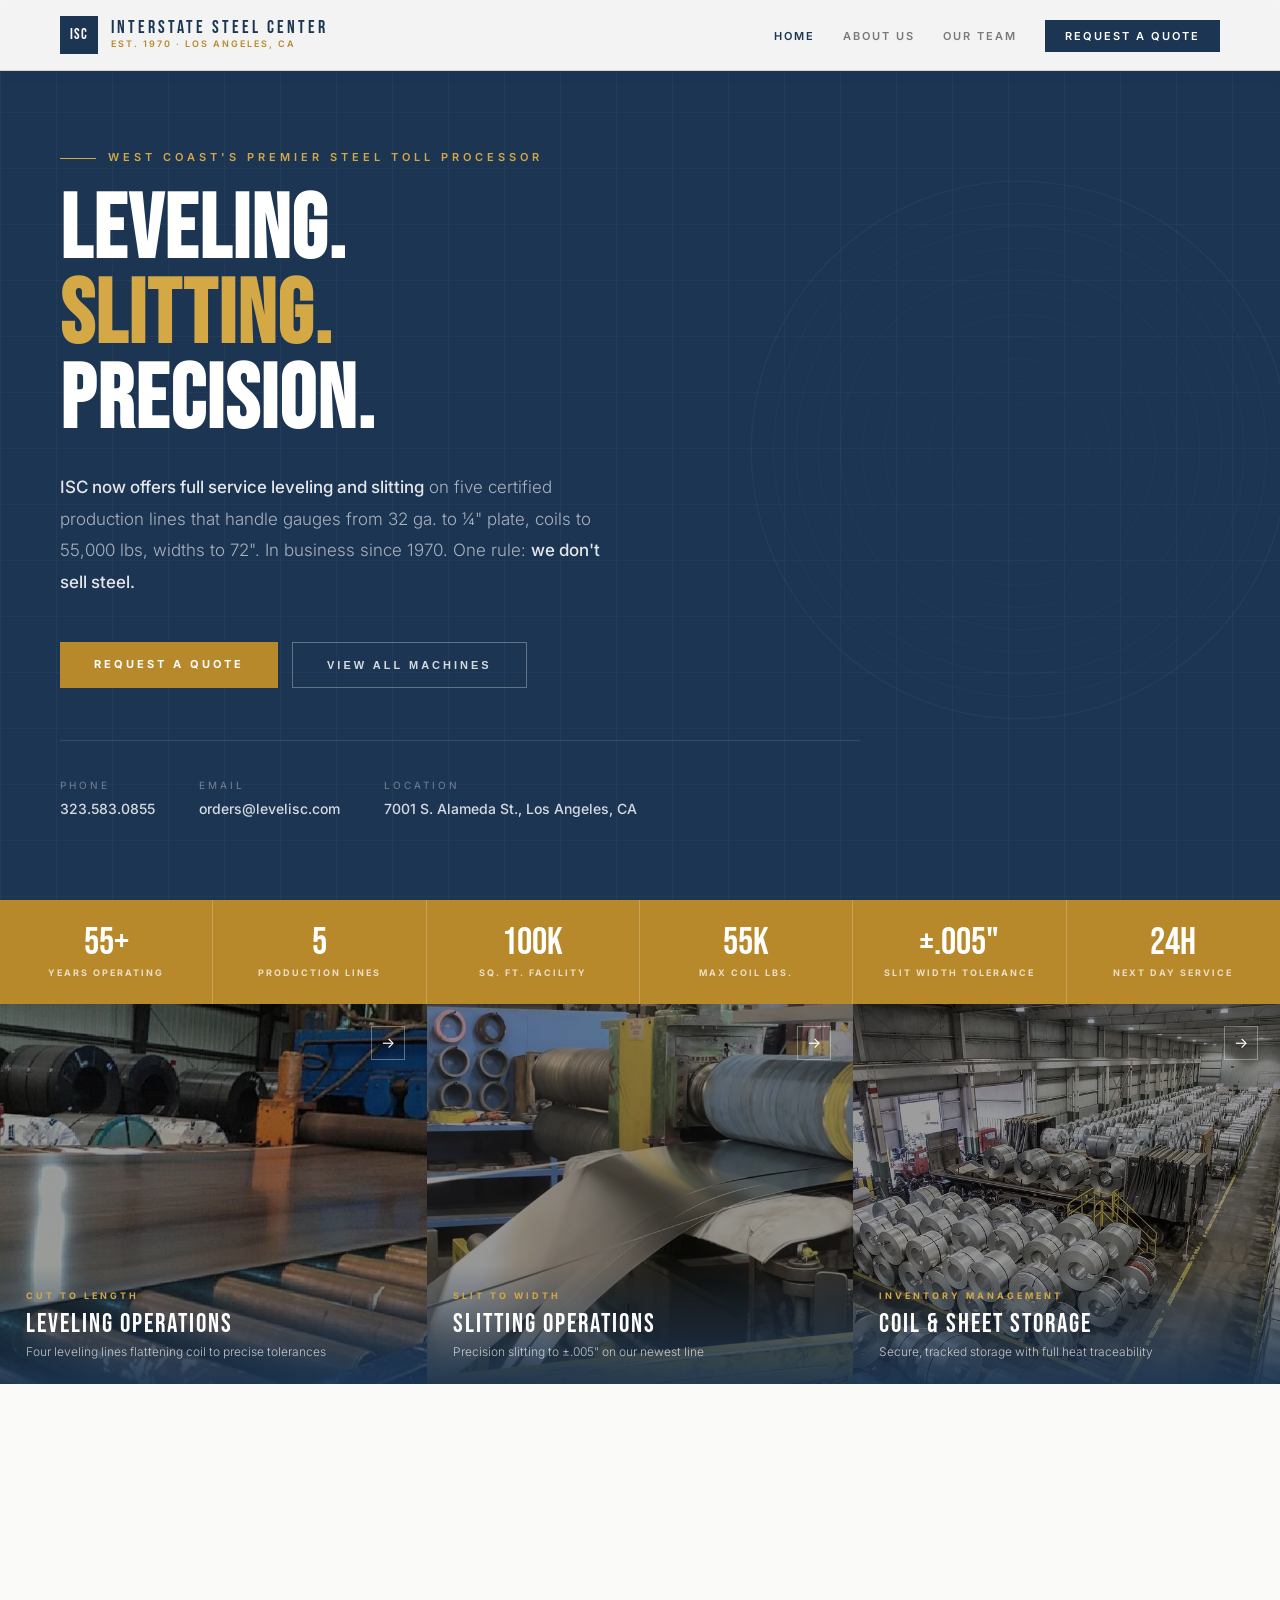
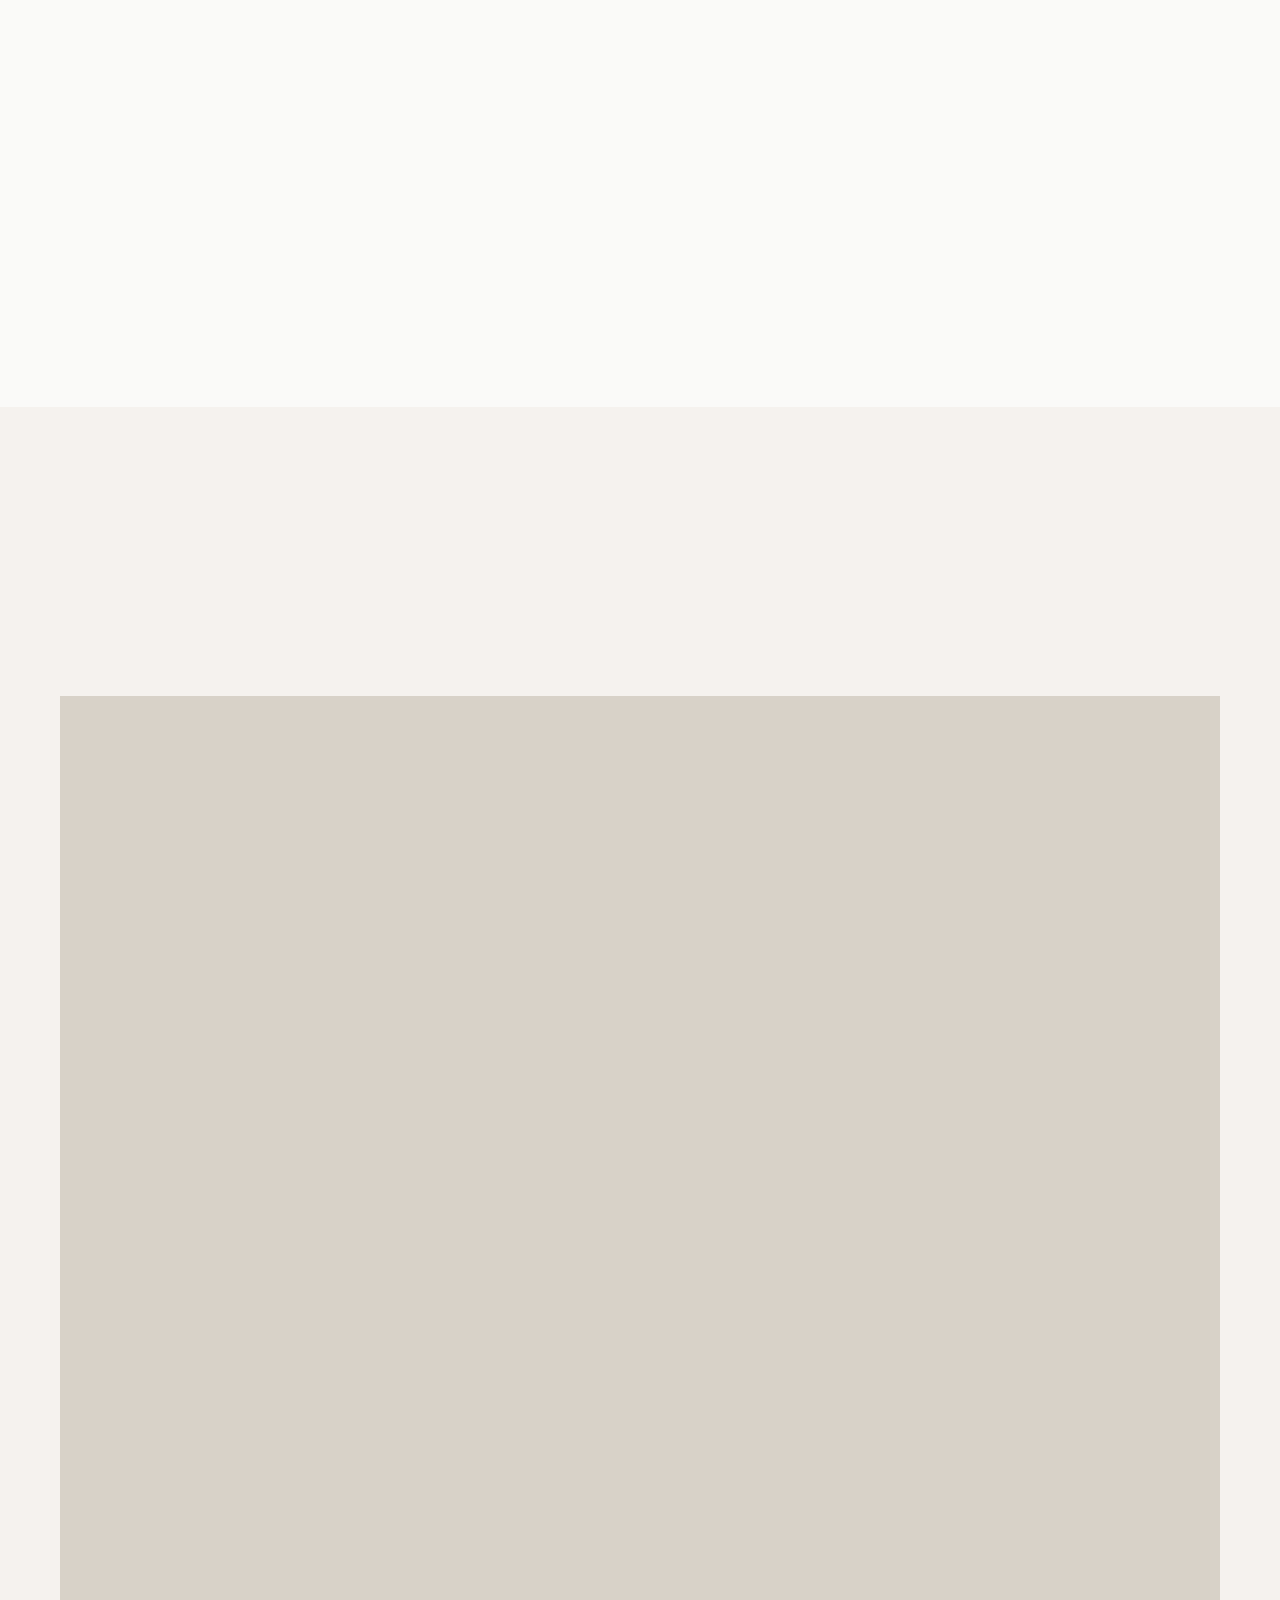
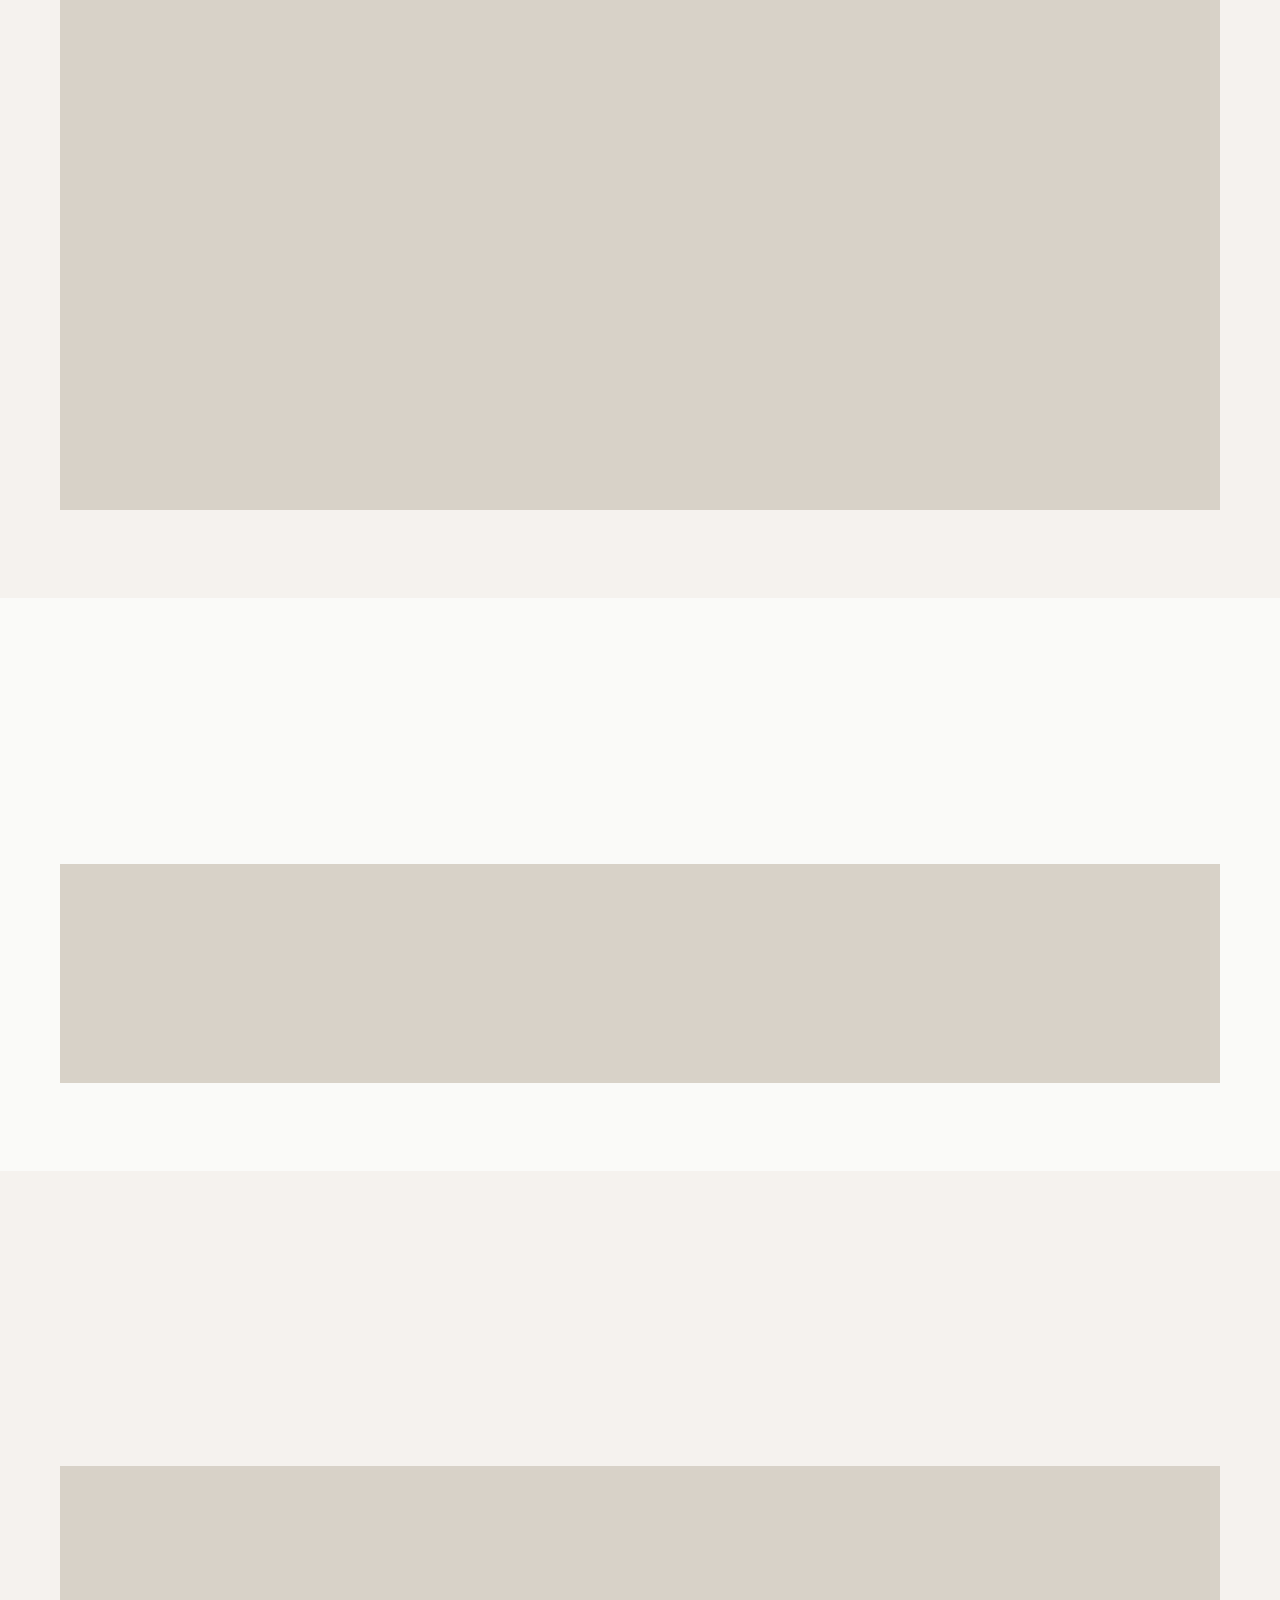
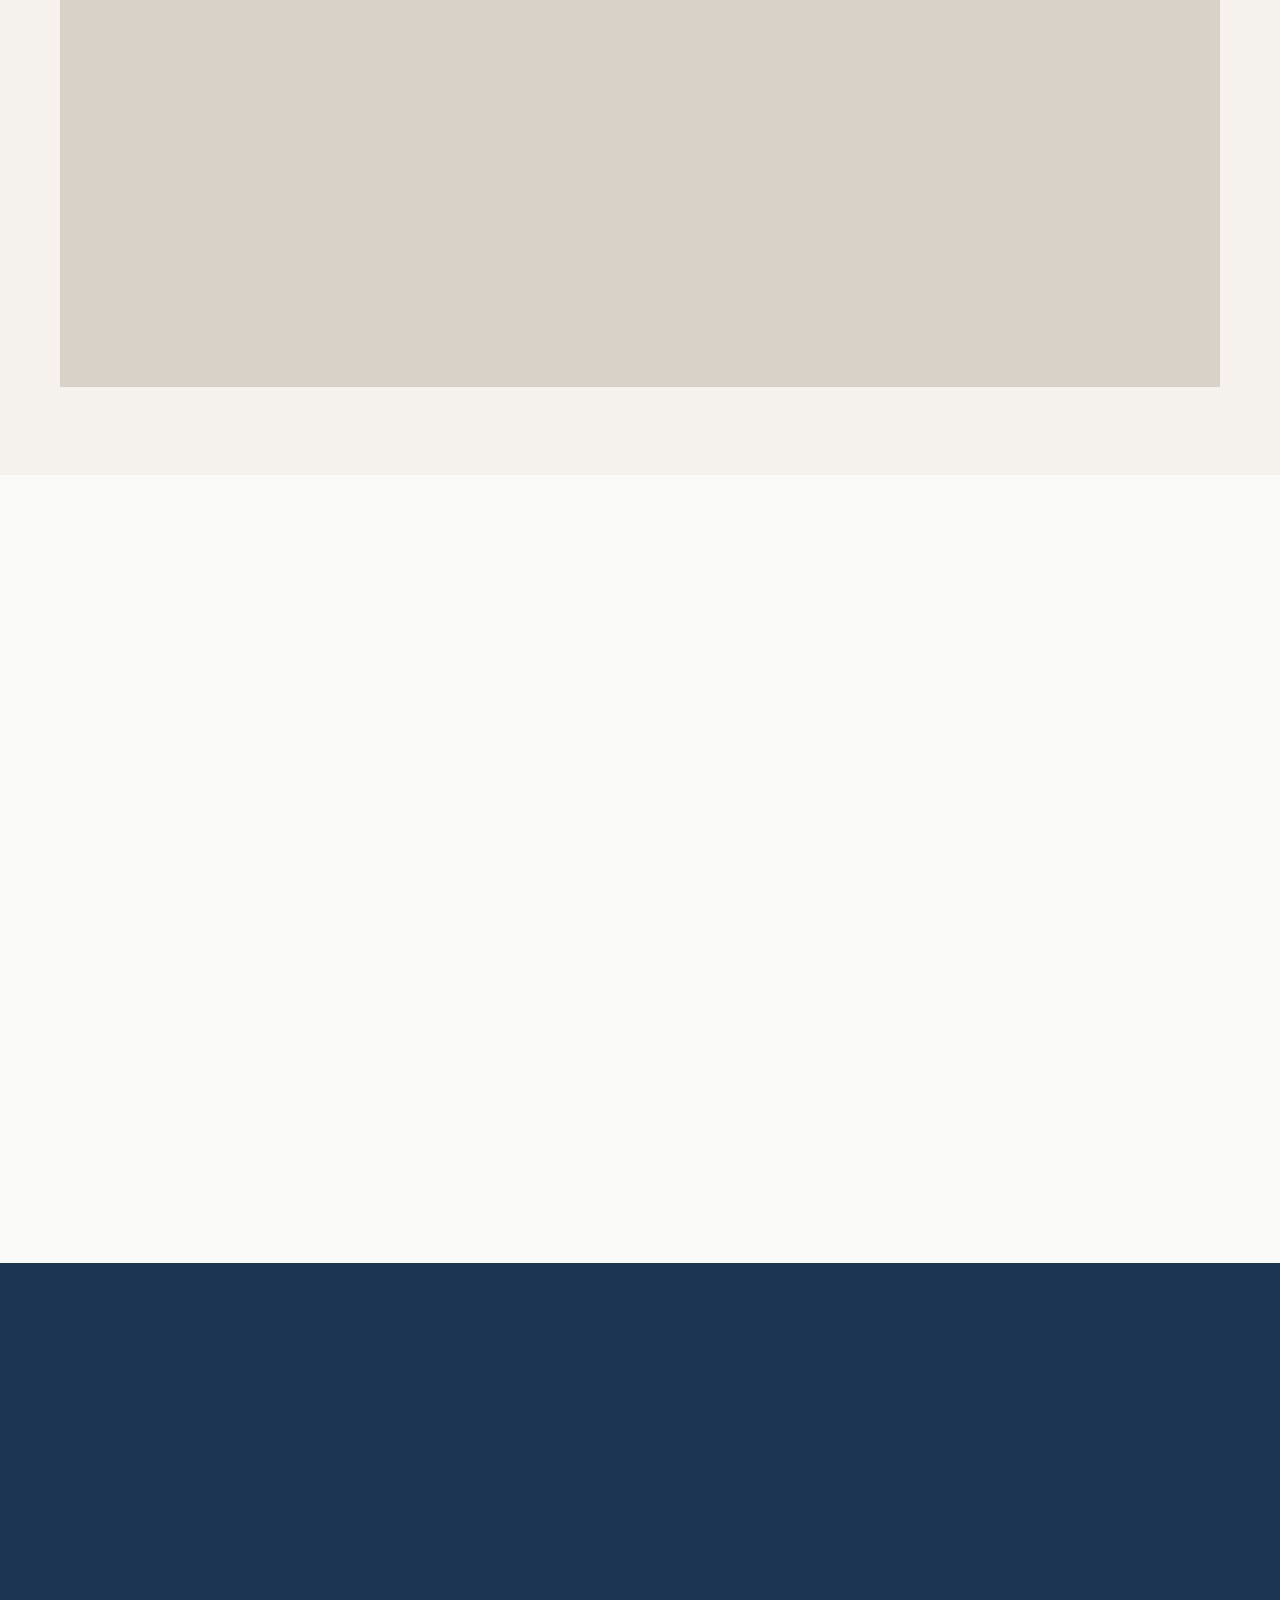
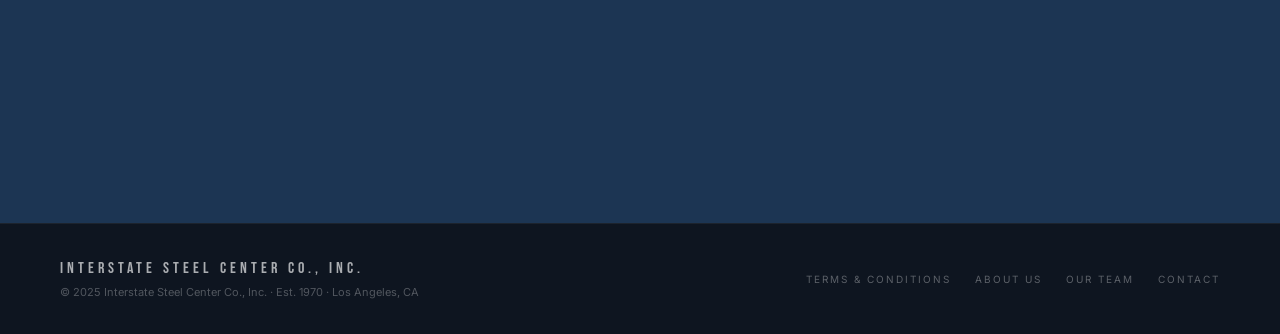
==== index.html @ 9a91e8c7 "Add files via upload" ====
<!DOCTYPE html>
<html lang="en">
<head>
<meta charset="UTF-8">
<meta name="viewport" content="width=device-width, initial-scale=1.0">
<title>Interstate Steel Center | Precision Leveling &amp; Slitting Since 1970</title>
<link rel="preconnect" href="https://fonts.googleapis.com">
<link href="https://fonts.googleapis.com/css2?family=Bebas+Neue&family=Inter:ital,wght@0,300;0,400;0,500;0,600;0,700;1,300&display=swap" rel="stylesheet">
<style>
*, *::before, *::after { box-sizing: border-box; margin: 0; padding: 0; }
:root {
  --cream:    #F5F2EE;
  --warm-lt:  #FAFAF8;
  --rule:     #D8D2C8;
  --steel:    #1C3553;
  --steel-md: #2E5078;
  --steel-lt: #4A7FA5;
  --gold:     #B8892A;
  --gold-lt:  #D4A845;
  --gold-pale:#F0DFB8;
  --body:     #3A3A3A;
  --mid:      #7A7A7A;
  --white:    #FFFFFF;
  --shadow:   0 2px 28px rgba(28,53,83,0.09);
}
html { scroll-behavior: auto; }
body { font-family: 'Inter', sans-serif; background: var(--warm-lt); color: var(--body); line-height: 1.6; overflow-x: hidden; }

/* ─── PAGE SYSTEM ─── */
.page { display: none; }
.page.active { display: block; }

/* ─── NAV ─── */
nav {
  position: fixed; top: 0; left: 0; right: 0; z-index: 200;
  display: flex; align-items: center; justify-content: space-between;
  padding: 16px 60px;
  background: rgba(250,250,248,0.97);
  backdrop-filter: blur(14px);
  border-bottom: 1px solid var(--rule);
  box-shadow: 0 1px 14px rgba(28,53,83,0.07);
}
.nav-logo { display: flex; align-items: center; gap: 13px; text-decoration: none; cursor: pointer; }
.nav-logo-mark { width: 38px; height: 38px; background: var(--steel); display: flex; align-items: center; justify-content: center; font-family: 'Bebas Neue', sans-serif; font-size: 15px; color: #fff; letter-spacing: 1px; flex-shrink: 0; }
.nav-logo-text { font-family: 'Bebas Neue', sans-serif; font-size: 18px; letter-spacing: 3px; color: var(--steel); line-height: 1; }
.nav-logo-sub { font-size: 9px; letter-spacing: 2px; color: var(--gold); font-weight: 600; text-transform: uppercase; }
.nav-links { display: flex; gap: 28px; list-style: none; align-items: center; }
.nav-links a { font-size: 11px; letter-spacing: 2px; text-transform: uppercase; color: var(--mid); text-decoration: none; font-weight: 600; transition: color 0.2s; cursor: pointer; }
.nav-links a:hover, .nav-links a.active-link { color: var(--steel); }
.nav-cta { background: var(--steel) !important; color: #fff !important; padding: 9px 20px; transition: background 0.2s !important; }
.nav-cta:hover { background: var(--steel-md) !important; }

/* ─── HERO ─── */
.hero {
  min-height: 100vh; display: flex; flex-direction: column; justify-content: flex-end;
  padding: 120px 60px 80px; background: var(--steel); position: relative; overflow: hidden;
}
.hero-bg-img {
  position: absolute; inset: 0; z-index: 0;
  background-image: url('https://images.unsplash.com/photo-1504328345606-18bbc8c9d7d1?w=1600&q=80');
  background-size: cover; background-position: center;
  filter: brightness(0.22) saturate(0.6);
}
.hero-overlay { position: absolute; inset: 0; z-index: 1; background: linear-gradient(135deg, rgba(28,53,83,0.92) 0%, rgba(28,53,83,0.7) 60%, rgba(28,53,83,0.4) 100%); }
.hero-grid { position: absolute; inset: 0; z-index: 1; background-image: linear-gradient(rgba(255,255,255,0.03) 1px, transparent 1px), linear-gradient(90deg, rgba(255,255,255,0.03) 1px, transparent 1px); background-size: 56px 56px; }
.hero-coil { position: absolute; right: -30px; top: 50%; transform: translateY(-50%); width: 580px; height: 580px; opacity: 0.07; z-index: 2; animation: coil-spin 80s linear infinite; }
@keyframes coil-spin { from { transform: translateY(-50%) rotate(0deg); } to { transform: translateY(-50%) rotate(360deg); } }
.hero-content { position: relative; z-index: 3; max-width: 800px; }
.hero-eyebrow { font-size: 11px; letter-spacing: 4px; text-transform: uppercase; color: var(--gold-lt); font-weight: 600; margin-bottom: 22px; display: flex; align-items: center; gap: 12px; }
.hero-eyebrow::before { content: ''; display: block; width: 36px; height: 1px; background: var(--gold-lt); }
h1 { font-family: 'Bebas Neue', sans-serif; font-size: clamp(58px, 7vw, 104px); line-height: 0.95; letter-spacing: 2px; color: #fff; margin-bottom: 28px; }
h1 span { color: var(--gold-lt); }
.hero-sub { font-size: 17px; color: rgba(255,255,255,0.62); font-weight: 300; max-width: 560px; line-height: 1.85; margin-bottom: 44px; }
.hero-sub strong { color: rgba(255,255,255,0.88); font-weight: 500; }
.hero-actions { display: flex; gap: 14px; flex-wrap: wrap; }
.btn-gold { background: var(--gold); color: #fff; padding: 14px 34px; font-size: 11px; letter-spacing: 3px; text-transform: uppercase; font-weight: 700; text-decoration: none; cursor: pointer; border: none; transition: background 0.2s, transform 0.15s; display: inline-block; }
.btn-gold:hover { background: var(--gold-lt); transform: translateY(-1px); }
.btn-outline-lt { border: 1px solid rgba(255,255,255,0.3); color: rgba(255,255,255,0.82); padding: 13px 34px; font-size: 11px; letter-spacing: 3px; text-transform: uppercase; font-weight: 600; text-decoration: none; cursor: pointer; background: none; transition: border-color 0.2s; display: inline-block; }
.btn-outline-lt:hover { border-color: rgba(255,255,255,0.7); color: #fff; }
.hero-meta { margin-top: 52px; padding-top: 36px; border-top: 1px solid rgba(255,255,255,0.11); display: flex; gap: 44px; flex-wrap: wrap; }
.hero-meta-item { display: flex; flex-direction: column; }
.hero-meta-label { font-size: 10px; letter-spacing: 3px; text-transform: uppercase; color: rgba(255,255,255,0.38); margin-bottom: 5px; }
.hero-meta-val { font-size: 14px; font-weight: 500; color: rgba(255,255,255,0.82); }
.hero-meta-val a { color: inherit; text-decoration: none; }
.hero-meta-val a:hover { color: var(--gold-lt); }

/* ─── STATS BAR ─── */
.stats-bar { background: var(--gold); display: grid; grid-template-columns: repeat(6, 1fr); }
.stat-item { padding: 24px 12px; text-align: center; border-right: 1px solid rgba(255,255,255,0.22); }
.stat-item:last-child { border-right: none; }
.stat-num { font-family: 'Bebas Neue', sans-serif; font-size: 38px; color: #fff; line-height: 1; }
.stat-label { font-size: 9px; font-weight: 700; letter-spacing: 2px; text-transform: uppercase; color: rgba(255,255,255,0.72); margin-top: 4px; }

/* ─── PHOTO STRIP ─── */
.photo-strip { display: grid; grid-template-columns: repeat(3, 1fr); height: 380px; overflow: hidden; }
.photo-strip-item { position: relative; overflow: hidden; text-decoration: none; cursor: pointer; display: block; }
.photo-strip-item img { width: 100%; height: 100%; object-fit: cover; filter: brightness(0.62) saturate(0.8); transition: transform 0.6s ease, filter 0.35s; }
.photo-strip-item:hover img { transform: scale(1.05); filter: brightness(0.78) saturate(0.95); }
.photo-strip-caption { position: absolute; bottom: 0; left: 0; right: 0; padding: 24px 26px; background: linear-gradient(transparent, rgba(28,53,83,0.92)); }
.photo-strip-tag { font-size: 9px; letter-spacing: 3px; text-transform: uppercase; font-weight: 700; color: var(--gold-lt); margin-bottom: 8px; display: block; }
.photo-strip-caption span.ttl { font-family: 'Bebas Neue', sans-serif; font-size: 26px; letter-spacing: 2px; color: #fff; display: block; line-height: 1; margin-bottom: 6px; }
.photo-strip-caption span.sub { font-size: 12px; color: rgba(255,255,255,0.7); font-weight: 300; display: block; line-height: 1.4; }
.photo-strip-arrow { position: absolute; top: 22px; right: 22px; width: 34px; height: 34px; border: 1px solid rgba(255,255,255,0.35); display: flex; align-items: center; justify-content: center; color: #fff; font-size: 15px; transition: background 0.25s, border-color 0.25s; }
.photo-strip-item:hover .photo-strip-arrow { background: var(--gold); border-color: var(--gold); }

/* ─── SECTIONS ─── */
section { padding: 88px 60px; }
section.alt { background: var(--cream); }
section.dark { background: var(--steel); }
.section-eyebrow { font-size: 11px; letter-spacing: 4px; text-transform: uppercase; color: var(--gold); font-weight: 600; margin-bottom: 13px; display: flex; align-items: center; gap: 12px; }
.section-eyebrow::before { content: ''; display: block; width: 26px; height: 1px; background: var(--gold); }
.section-eyebrow.lt { color: var(--gold-lt); }
.section-eyebrow.lt::before { background: var(--gold-lt); }
h2 { font-family: 'Bebas Neue', sans-serif; font-size: clamp(36px, 4vw, 58px); line-height: 1; letter-spacing: 2px; color: var(--steel); margin-bottom: 18px; }
h2 span { color: var(--gold); }
h2.lt { color: #fff; }
h2.lt span { color: var(--gold-lt); }
.section-lead { font-size: 16px; color: var(--mid); font-weight: 300; max-width: 620px; line-height: 1.85; }
.section-lead.lt { color: rgba(255,255,255,0.58); }

/* ─── DIFFERENCE ─── */
.difference-inner { display: grid; grid-template-columns: 1fr 1fr; gap: 72px; align-items: start; }
.diff-statement { margin-top: 32px; padding: 30px; background: var(--steel); position: relative; }
.diff-statement::before { content: '"'; position: absolute; top: -14px; left: 18px; font-family: 'Bebas Neue'; font-size: 68px; color: var(--gold-lt); line-height: 1; opacity: 0.55; }
.diff-statement p { font-size: 17px; font-weight: 300; line-height: 1.8; color: rgba(255,255,255,0.88); }
.diff-statement strong { color: var(--gold-lt); font-weight: 600; }
.diff-list { list-style: none; margin-top: 14px; }
.diff-list li { padding: 18px 0; border-bottom: 1px solid var(--rule); display: flex; gap: 16px; align-items: flex-start; }
.diff-list li:last-child { border-bottom: none; }
.diff-icon { width: 28px; height: 28px; flex-shrink: 0; margin-top: 2px; background: var(--gold-pale); border: 1px solid var(--gold); display: flex; align-items: center; justify-content: center; color: var(--gold); font-size: 11px; }
.diff-title { font-size: 13px; font-weight: 700; color: var(--steel); margin-bottom: 3px; }
.diff-desc { font-size: 12px; color: var(--mid); line-height: 1.6; }

/* ─── MACHINES ─── */
.machines-intro { display: grid; grid-template-columns: 1fr 1fr; gap: 56px; align-items: end; margin-bottom: 50px; }
.machines-grid { display: grid; grid-template-columns: repeat(2, 1fr); gap: 2px; background: var(--rule); }
.slitter-wide { grid-column: span 2; }
.slitter-wide .machine-specs { grid-template-columns: repeat(4, 1fr); }
.slitter-wide .spec-row.full { grid-column: span 1; }
.machine-card { background: #fff; padding: 40px 36px; position: relative; transition: box-shadow 0.2s; }
.machine-card:hover { box-shadow: var(--shadow); z-index: 1; }
.machine-badge { display: inline-flex; align-items: center; background: var(--steel); color: #fff; font-size: 9px; letter-spacing: 3px; font-weight: 700; text-transform: uppercase; padding: 5px 13px; margin-bottom: 20px; }
.machine-badge.gold { background: var(--gold); }
.machine-name { font-family: 'Bebas Neue', sans-serif; font-size: 32px; letter-spacing: 2px; color: var(--steel); margin-bottom: 4px; line-height: 1; }
.machine-type { font-size: 11px; color: var(--mid); letter-spacing: 2px; text-transform: uppercase; font-weight: 600; margin-bottom: 24px; }
.machine-specs { display: grid; grid-template-columns: 1fr 1fr; }
.spec-row { padding: 10px 0; border-bottom: 1px solid var(--rule); }
.spec-row.full { grid-column: span 2; }
.spec-key { font-size: 9px; letter-spacing: 2px; text-transform: uppercase; color: var(--mid); font-weight: 600; margin-bottom: 3px; }
.spec-val { font-size: 15px; font-weight: 700; color: var(--steel); font-family: 'Bebas Neue', sans-serif; letter-spacing: 1px; }
.spec-sub { font-size: 10px; color: var(--mid); margin-top: 1px; }
.machine-tol { margin-top: 20px; padding: 15px 18px; background: var(--cream); border-left: 3px solid var(--gold); }
.machine-tol-label { font-size: 9px; letter-spacing: 2px; text-transform: uppercase; color: var(--gold); font-weight: 700; margin-bottom: 6px; }
.machine-tol-vals { font-size: 12px; color: var(--steel); line-height: 1.8; }
.machine-tol-vals span { font-weight: 600; }
.new-ribbon { position: absolute; top: 14px; right: 14px; background: var(--gold); color: #fff; font-size: 8px; letter-spacing: 2px; font-weight: 800; text-transform: uppercase; padding: 4px 10px; }

/* ─── PRODUCTS ─── */
.products-grid { display: grid; grid-template-columns: repeat(4, 1fr); gap: 1px; background: var(--rule); margin-top: 48px; }
.product-card { background: #fff; padding: 26px 22px; transition: background 0.2s; }
.product-card:hover { background: var(--cream); }
.product-dot { width: 5px; height: 5px; background: var(--gold); border-radius: 50%; margin-bottom: 11px; }
.product-name { font-size: 13px; font-weight: 700; color: var(--steel); margin-bottom: 4px; }
.product-detail { font-size: 11px; color: var(--mid); line-height: 1.5; }

/* ─── PACKAGING ─── */
.pkg-grid { display: grid; grid-template-columns: repeat(2, 1fr); gap: 2px; background: var(--rule); margin-top: 48px; }
.pkg-card { background: #fff; padding: 36px; }
.pkg-label { font-size: 9px; letter-spacing: 3px; text-transform: uppercase; color: var(--gold); font-weight: 700; margin-bottom: 12px; }
.pkg-title { font-family: 'Bebas Neue', sans-serif; font-size: 24px; letter-spacing: 2px; color: var(--steel); margin-bottom: 16px; }
.pkg-list { list-style: none; }
.pkg-list li { font-size: 13px; color: var(--mid); padding: 7px 0; border-bottom: 1px solid var(--rule); display: flex; gap: 9px; }
.pkg-list li::before { content: '—'; color: var(--gold); flex-shrink: 0; }
.pkg-list li:last-child { border-bottom: none; }

/* ─── STORAGE ─── */
.storage-grid { display: grid; grid-template-columns: repeat(3, 1fr); gap: 22px; margin-top: 48px; }
.storage-card { padding: 30px; border: 1px solid var(--rule); background: #fff; transition: box-shadow 0.2s; }
.storage-card:hover { box-shadow: var(--shadow); }
.storage-icon { font-size: 18px; color: var(--steel); margin-bottom: 12px; opacity: 0.45; }
.storage-title { font-size: 13px; font-weight: 700; color: var(--steel); margin-bottom: 7px; }
.storage-desc { font-size: 12px; color: var(--mid); line-height: 1.7; }

/* ─── ABOUT PAGE ─── */
.about-hero {
  height: 480px; position: relative; overflow: hidden; display: flex; align-items: flex-end;
  padding: 0 60px 60px;
}
.about-hero-img {
  position: absolute; inset: 0;
  background-image: url('https://images.unsplash.com/photo-1504328345606-18bbc8c9d7d1?w=1600&q=80');
  background-size: cover; background-position: center 40%;
  filter: brightness(0.25) saturate(0.5);
}
.about-hero-overlay { position: absolute; inset: 0; background: linear-gradient(to top, rgba(28,53,83,0.95) 0%, rgba(28,53,83,0.5) 60%, transparent 100%); }
.about-hero-content { position: relative; z-index: 2; }
.about-hero-content h1 { font-family: 'Bebas Neue', sans-serif; font-size: clamp(52px,6vw,88px); line-height: 0.95; letter-spacing: 2px; color: #fff; margin-bottom: 14px; }
.about-hero-content h1 span { color: var(--gold-lt); }
.about-hero-content p { font-size: 16px; color: rgba(255,255,255,0.65); font-weight: 300; max-width: 560px; line-height: 1.8; }

.about-body { max-width: 1200px; margin: 0 auto; }
.about-intro { display: grid; grid-template-columns: 3fr 2fr; gap: 64px; align-items: start; padding: 88px 60px; }
.about-intro-img { width: 100%; height: 280px; object-fit: cover; margin: 12px 0 28px; filter: saturate(0.85); }
.about-intro-imgcap { font-size: 10px; letter-spacing: 2px; text-transform: uppercase; color: var(--mid); font-weight: 600; margin: -20px 0 28px; }
.about-intro-text h2 { margin-bottom: 24px; }
.about-intro-text p { font-size: 15px; color: var(--mid); line-height: 1.9; margin-bottom: 20px; }
.about-intro-text p strong { color: var(--steel); font-weight: 600; }
.about-intro-aside {}
.about-aside-stat { padding: 24px 0; border-bottom: 1px solid var(--rule); }
.about-aside-stat:first-child { padding-top: 0; }
.about-aside-stat:last-child { border-bottom: none; }
.about-aside-num { font-family: 'Bebas Neue', sans-serif; font-size: 52px; color: var(--steel); line-height: 1; letter-spacing: 1px; }
.about-aside-num span { color: var(--gold); }
.about-aside-img { width: 100%; height: 240px; object-fit: cover; margin-bottom: 4px; filter: saturate(0.85); }
.about-aside-imgcap { font-size: 10px; letter-spacing: 2px; text-transform: uppercase; color: var(--mid); font-weight: 600; margin-bottom: 28px; padding-top: 8px; }
.about-aside-callout { margin-top: 28px; padding: 28px; background: var(--steel); }
.about-aside-callout-label { font-size: 10px; letter-spacing: 3px; text-transform: uppercase; color: var(--gold-lt); font-weight: 700; margin-bottom: 12px; }
.about-aside-callout p { font-size: 14px; color: rgba(255,255,255,0.85); line-height: 1.7; font-weight: 300; }
.about-aside-callout strong { color: #fff; font-weight: 600; }
.about-aside-label { font-size: 12px; color: var(--mid); margin-top: 4px; line-height: 1.5; }

.timeline-section { background: var(--cream); padding: 88px 60px; }
.timeline-section h2 { margin-bottom: 64px; }
.timeline { position: relative; max-width: 1100px; margin: 0 auto; }
.timeline::before { content: ''; position: absolute; left: 50%; top: 8px; bottom: 8px; width: 2px; background: linear-gradient(var(--gold), var(--rule)); transform: translateX(-50%); }
.timeline-item { position: relative; display: grid; grid-template-columns: 1fr 88px 1fr; align-items: center; margin-bottom: 36px; }
.timeline-item:last-child { margin-bottom: 0; }
.timeline-node { display: flex; align-items: center; justify-content: center; position: relative; z-index: 2; }
.timeline-icon { width: 72px; height: 72px; border-radius: 50%; background: #fff; border: 2px solid var(--gold); display: flex; align-items: center; justify-content: center; box-shadow: 0 4px 16px rgba(28,53,83,0.12); }
.timeline-icon svg { width: 38px; height: 38px; }
.timeline-card { background: #fff; border: 1px solid var(--rule); padding: 26px 28px; box-shadow: var(--shadow); position: relative; transition: transform 0.25s, box-shadow 0.25s; }
.timeline-card:hover { transform: translateY(-3px); box-shadow: 0 10px 30px rgba(28,53,83,0.16); }
.timeline-item.left .timeline-card { grid-column: 1; text-align: right; }
.timeline-item.left .timeline-card::after { content: ''; position: absolute; top: 50%; right: -9px; transform: translateY(-50%) rotate(45deg); width: 16px; height: 16px; background: #fff; border-right: 1px solid var(--rule); border-top: 1px solid var(--rule); }
.timeline-item.right .timeline-card { grid-column: 3; text-align: left; }
.timeline-item.right .timeline-card::after { content: ''; position: absolute; top: 50%; left: -9px; transform: translateY(-50%) rotate(45deg); width: 16px; height: 16px; background: #fff; border-left: 1px solid var(--rule); border-bottom: 1px solid var(--rule); }
.timeline-card-year { font-family: 'Bebas Neue', sans-serif; font-size: 30px; color: var(--gold); letter-spacing: 1px; line-height: 1; margin-bottom: 8px; }
.timeline-title { font-size: 15px; font-weight: 700; color: var(--steel); margin-bottom: 8px; letter-spacing: 0.2px; }
.timeline-desc { font-size: 12.5px; color: var(--mid); line-height: 1.7; }

.about-values { padding: 88px 60px; }
.values-grid { display: grid; grid-template-columns: repeat(3, 1fr); gap: 2px; background: var(--rule); margin-top: 48px; }
.value-card { background: #fff; padding: 40px 34px; }
.value-num { font-family: 'Bebas Neue', sans-serif; font-size: 52px; color: var(--gold-pale); line-height: 1; margin-bottom: 16px; }
.value-title { font-size: 13px; font-weight: 700; color: var(--steel); margin-bottom: 10px; letter-spacing: 0.3px; }
.value-desc { font-size: 13px; color: var(--mid); line-height: 1.7; }

/* ─── TEAM PAGE ─── */
.team-hero {
  height: 400px; position: relative; overflow: hidden; display: flex; align-items: flex-end;
  padding: 0 60px 56px;
}
.team-hero-img {
  position: absolute; inset: 0;
  background-image: url('https://images.unsplash.com/photo-1504328345606-18bbc8c9d7d1?w=1600&q=80');
  background-size: cover; background-position: center 60%;
  filter: brightness(0.2) saturate(0.4);
}
.team-hero-overlay { position: absolute; inset: 0; background: linear-gradient(to top, rgba(28,53,83,0.96) 0%, rgba(28,53,83,0.45) 70%, transparent 100%); }
.team-hero-content { position: relative; z-index: 2; }
.team-hero-content h1 { font-family: 'Bebas Neue', sans-serif; font-size: clamp(50px,5.5vw,82px); line-height: 0.95; letter-spacing: 2px; color: #fff; margin-bottom: 12px; }
.team-hero-content h1 span { color: var(--gold-lt); }
.team-hero-content p { font-size: 16px; color: rgba(255,255,255,0.62); font-weight: 300; max-width: 520px; line-height: 1.8; }

.team-section { padding: 80px 60px; }
.team-section-label { font-family: 'Bebas Neue', sans-serif; font-size: 13px; letter-spacing: 5px; color: var(--mid); margin-bottom: 32px; padding-bottom: 14px; border-bottom: 1px solid var(--rule); text-transform: uppercase; }
.team-grid-exec { display: grid; grid-template-columns: repeat(2, 1fr); gap: 2px; background: var(--rule); margin-bottom: 2px; }
.team-grid-mgmt { display: grid; grid-template-columns: repeat(4, 1fr); gap: 2px; background: var(--rule); }
.team-card { background: #fff; padding: 36px 32px; transition: box-shadow 0.2s; }
.team-card:hover { box-shadow: var(--shadow); z-index: 1; position: relative; }
.team-avatar {
  width: 72px; height: 72px; border-radius: 50%;
  background: var(--steel); margin-bottom: 20px;
  display: flex; align-items: center; justify-content: center;
  font-family: 'Bebas Neue', sans-serif; font-size: 24px; color: #fff;
  letter-spacing: 1px; flex-shrink: 0;
}
.team-avatar.gold-bg { background: var(--gold); }
.team-name { font-family: 'Bebas Neue', sans-serif; font-size: 24px; letter-spacing: 1.5px; color: var(--steel); margin-bottom: 4px; line-height: 1; }
.team-title { font-size: 11px; letter-spacing: 2px; text-transform: uppercase; color: var(--gold); font-weight: 700; margin-bottom: 16px; }
.team-bio { font-size: 13px; color: var(--mid); line-height: 1.7; }
.team-card-sm { background: #fff; padding: 28px 26px; transition: box-shadow 0.2s; }
.team-card-sm:hover { box-shadow: var(--shadow); z-index: 1; position: relative; }
.team-avatar-sm { width: 52px; height: 52px; border-radius: 50%; background: var(--steel); margin-bottom: 16px; display: flex; align-items: center; justify-content: center; font-family: 'Bebas Neue', sans-serif; font-size: 18px; color: #fff; }
.team-name-sm { font-family: 'Bebas Neue', sans-serif; font-size: 20px; letter-spacing: 1px; color: var(--steel); margin-bottom: 3px; line-height: 1; }
.team-title-sm { font-size: 10px; letter-spacing: 2px; text-transform: uppercase; color: var(--gold); font-weight: 700; }

.team-culture { background: var(--steel); padding: 80px 60px; }
.team-culture h2 { color: #fff; margin-bottom: 16px; }
.team-culture h2 span { color: var(--gold-lt); }
.team-culture .section-lead { color: rgba(255,255,255,0.58); margin-bottom: 0; }
.culture-stats { display: grid; grid-template-columns: repeat(4, 1fr); gap: 1px; background: rgba(255,255,255,0.1); margin-top: 52px; }
.culture-stat { padding: 32px 24px; text-align: center; }
.culture-stat-num { font-family: 'Bebas Neue', sans-serif; font-size: 48px; color: var(--gold-lt); line-height: 1; }
.culture-stat-label { font-size: 11px; color: rgba(255,255,255,0.55); margin-top: 6px; letter-spacing: 1px; }

/* ─── CTA ─── */
.cta-section { background: var(--steel); text-align: center; padding: 88px 60px; }
.cta-section h2 { color: #fff; margin-bottom: 16px; }
.cta-section h2 span { color: var(--gold-lt); }
.cta-section .section-eyebrow { justify-content: center; color: var(--gold-lt); }
.cta-section .section-eyebrow::before { background: var(--gold-lt); }
.cta-section .section-lead { margin: 0 auto 44px; text-align: center; color: rgba(255,255,255,0.56); }
.cta-contact { display: flex; justify-content: center; gap: 52px; margin-top: 52px; padding-top: 40px; border-top: 1px solid rgba(255,255,255,0.11); flex-wrap: wrap; }
.cta-contact-item { text-align: center; }
.cta-contact-label { font-size: 9px; letter-spacing: 3px; text-transform: uppercase; color: rgba(255,255,255,0.38); margin-bottom: 7px; }
.cta-contact-val { font-size: 14px; font-weight: 500; color: rgba(255,255,255,0.82); }
.cta-contact-val a { color: inherit; text-decoration: none; }
.cta-contact-val a:hover { color: var(--gold-lt); }

/* ─── FOOTER ─── */
footer { background: #0E1520; padding: 32px 60px; display: flex; justify-content: space-between; align-items: center; flex-wrap: wrap; gap: 18px; border-top: 1px solid rgba(255,255,255,0.06); }
.footer-logo { font-family: 'Bebas Neue', sans-serif; font-size: 16px; letter-spacing: 4px; color: rgba(255,255,255,0.65); margin-bottom: 3px; }
.footer-copy { font-size: 11px; color: rgba(255,255,255,0.28); }
.footer-right { display: flex; gap: 24px; flex-wrap: wrap; }
.footer-right a { font-size: 10px; letter-spacing: 2px; text-transform: uppercase; color: rgba(255,255,255,0.32); text-decoration: none; transition: color 0.2s; cursor: pointer; }
.footer-right a:hover { color: var(--gold-lt); }

/* ─── REVEAL ─── */
.reveal { opacity: 0; transform: translateY(18px); transition: opacity 0.5s ease, transform 0.5s ease; }
.reveal.visible { opacity: 1; transform: none; }

@media (max-width: 960px) {
  nav { padding: 13px 18px; }
  .nav-links li:not(:last-child) { display: none; }
  section, .team-section, .about-intro, .timeline-section, .about-values, .team-culture, .cta-section { padding: 56px 20px; }
  .hero, .about-hero, .team-hero { padding-left: 20px; padding-right: 20px; }
  .stats-bar { grid-template-columns: repeat(3,1fr); }
  .photo-strip { grid-template-columns: 1fr; height: auto; }
  .photo-strip-item { height: 220px; }
  .difference-inner, .machines-intro, .about-intro { grid-template-columns: 1fr; gap: 32px; }
  .machines-grid, .team-grid-exec { grid-template-columns: 1fr; }
  .slitter-wide { grid-column: span 1; }
  .slitter-wide .machine-specs { grid-template-columns: 1fr 1fr; }
  .team-grid-mgmt { grid-template-columns: repeat(2,1fr); }
  .products-grid { grid-template-columns: repeat(2,1fr); }
  .pkg-grid { grid-template-columns: 1fr; }
  .storage-grid, .values-grid { grid-template-columns: 1fr; }
  .culture-stats { grid-template-columns: repeat(2,1fr); }
  footer { flex-direction: column; padding: 24px 18px; text-align: center; }
  .timeline::before { left: 36px; }
  .timeline-item { grid-template-columns: 72px 1fr; gap: 16px; margin-bottom: 24px; }
  .timeline-node { grid-column: 1; }
  .timeline-icon { width: 56px; height: 56px; }
  .timeline-icon svg { width: 28px; height: 28px; }
  .timeline-item.left .timeline-card, .timeline-item.right .timeline-card { grid-column: 2; text-align: left; }
  .timeline-item.left .timeline-card::after { left: -9px; right: auto; border: none; border-left: 1px solid var(--rule); border-bottom: 1px solid var(--rule); }
  .timeline-item.right .timeline-card::after { left: -9px; }
}
</style>
</head>
<body>

<!-- ═══════════════════════════════════════════════
     NAV
════════════════════════════════════════════════ -->
<nav id="main-nav">
  <a class="nav-logo" onclick="showPage('home')">
    <div class="nav-logo-mark">ISC</div>
    <div>
      <div class="nav-logo-text">Interstate Steel Center</div>
      <div class="nav-logo-sub">Est. 1970 · Los Angeles, CA</div>
    </div>
  </a>
  <ul class="nav-links">
    <li><a onclick="showPage('home')" id="nav-home" class="active-link">Home</a></li>
    <li><a onclick="showPage('about')" id="nav-about">About Us</a></li>
    <li><a onclick="showPage('team')" id="nav-team">Our Team</a></li>
    <li><a onclick="showPage('home'); scrollTo('contact');" class="nav-cta">Request a Quote</a></li>
  </ul>
</nav>

<!-- ═══════════════════════════════════════════════
     HOME PAGE
════════════════════════════════════════════════ -->
<div id="page-home" class="page active">

  <!-- HERO -->
  <section class="hero">
    <div class="hero-bg-img"></div>
    <div class="hero-overlay"></div>
    <div class="hero-grid"></div>
    <svg class="hero-coil" viewBox="0 0 600 600" xmlns="http://www.w3.org/2000/svg">
      <circle cx="300" cy="300" r="278" fill="none" stroke="#C8A96E" stroke-width="1.2"/>
      <circle cx="300" cy="300" r="255" fill="none" stroke="#fff" stroke-width="0.5" opacity="0.8"/>
      <circle cx="300" cy="300" r="232" fill="none" stroke="#C8A96E" stroke-width="1" opacity="0.7"/>
      <circle cx="300" cy="300" r="209" fill="none" stroke="#fff" stroke-width="0.5" opacity="0.6"/>
      <circle cx="300" cy="300" r="186" fill="none" stroke="#C8A96E" stroke-width="1" opacity="0.6"/>
      <circle cx="300" cy="300" r="163" fill="none" stroke="#fff" stroke-width="0.5" opacity="0.5"/>
      <circle cx="300" cy="300" r="140" fill="none" stroke="#C8A96E" stroke-width="1" opacity="0.5"/>
      <circle cx="300" cy="300" r="117" fill="none" stroke="#fff" stroke-width="0.5" opacity="0.4"/>
      <circle cx="300" cy="300" r="94"  fill="none" stroke="#C8A96E" stroke-width="1" opacity="0.4"/>
      <circle cx="300" cy="300" r="71"  fill="none" stroke="#fff" stroke-width="0.5" opacity="0.4"/>
      <circle cx="300" cy="300" r="48"  fill="none" stroke="#C8A96E" stroke-width="1" opacity="0.35"/>
      <circle cx="300" cy="300" r="25"  fill="none" stroke="#fff" stroke-width="0.5" opacity="0.3"/>
      <line x1="300" y1="22" x2="300" y2="578" stroke="#fff" stroke-width="0.35" opacity="0.25"/>
      <line x1="22" y1="300" x2="578" y2="300" stroke="#fff" stroke-width="0.35" opacity="0.25"/>
      <line x1="104" y1="104" x2="496" y2="496" stroke="#fff" stroke-width="0.25" opacity="0.18"/>
      <line x1="496" y1="104" x2="104" y2="496" stroke="#fff" stroke-width="0.25" opacity="0.18"/>
    </svg>
    <div class="hero-content">
      <div class="hero-eyebrow">West Coast's Premier Steel Toll Processor</div>
      <h1>LEVELING.<br><span>SLITTING.</span><br>PRECISION.</h1>
      <p class="hero-sub">
        <strong>ISC now offers full service leveling and slitting</strong> on five certified production lines that handle gauges from 32 ga. to ¼" plate, coils to 55,000 lbs, widths to 72". In business since 1970. One rule: <strong>we don't sell steel.</strong>
      </p>
      <div class="hero-actions">
        <a href="mailto:orders@levelisc.com" class="btn-gold">Request a Quote</a>
        <button onclick="scrollTo('machines')" class="btn-outline-lt">View All Machines</button>
      </div>
      <div class="hero-meta">
        <div class="hero-meta-item"><span class="hero-meta-label">Phone</span><span class="hero-meta-val"><a href="tel:3235830855">323.583.0855</a></span></div>
        <div class="hero-meta-item"><span class="hero-meta-label">Email</span><span class="hero-meta-val"><a href="mailto:orders@levelisc.com">orders@levelisc.com</a></span></div>
        <div class="hero-meta-item"><span class="hero-meta-label">Location</span><span class="hero-meta-val">7001 S. Alameda St., Los Angeles, CA</span></div>
      </div>
    </div>
  </section>

  <!-- STATS -->
  <div class="stats-bar">
    <div class="stat-item"><div class="stat-num">55+</div><div class="stat-label">Years Operating</div></div>
    <div class="stat-item"><div class="stat-num">5</div><div class="stat-label">Production Lines</div></div>
    <div class="stat-item"><div class="stat-num">100K</div><div class="stat-label">Sq. Ft. Facility</div></div>
    <div class="stat-item"><div class="stat-num">55K</div><div class="stat-label">Max Coil Lbs.</div></div>
    <div class="stat-item"><div class="stat-num">±.005"</div><div class="stat-label">Slit Width Tolerance</div></div>
    <div class="stat-item"><div class="stat-num">24H</div><div class="stat-label">Next Day Service</div></div>
  </div>

  <!-- PHOTO STRIP -->
  <div class="photo-strip">
    <a class="photo-strip-item" onclick="scrollTo('machines')">
      <img src="[data-uri]" alt="Interstate Steel Center leveling line in operation">
      <div class="photo-strip-arrow">&rarr;</div>
      <div class="photo-strip-caption">
        <span class="photo-strip-tag">Cut to Length</span>
        <span class="ttl">Leveling Operations</span>
        <span class="sub">Four leveling lines flattening coil to precise tolerances</span>
      </div>
    </a>
    <a class="photo-strip-item" onclick="scrollTo('machines')">
      <img src="[data-uri]" alt="Interstate Steel Center slitting line">
      <div class="photo-strip-arrow">&rarr;</div>
      <div class="photo-strip-caption">
        <span class="photo-strip-tag">Slit to Width</span>
        <span class="ttl">Slitting Operations</span>
        <span class="sub">Precision slitting to &plusmn;.005&quot; on our newest line</span>
      </div>
    </a>
    <a class="photo-strip-item" onclick="scrollTo('storage')">
      <img src="[data-uri]" alt="Interstate Steel Center wrap bay coil storage">
      <div class="photo-strip-arrow">&rarr;</div>
      <div class="photo-strip-caption">
        <span class="photo-strip-tag">Inventory Management</span>
        <span class="ttl">Coil &amp; Sheet Storage</span>
        <span class="sub">Secure, tracked storage with full heat traceability</span>
      </div>
    </a>
  </div>


  <!-- DIFFERENCE -->
  <section id="difference">
    <div class="difference-inner">
      <div class="reveal">
        <div class="section-eyebrow">The ISC Advantage</div>
        <h2>WE ARE NOT<br><span>YOUR COMPETITOR</span></h2>
        <div class="diff-statement">
          <p>ISC is the <strong>only toll processor on the West Coast</strong> that does not, and will not, sell steel. Your coils remain yours. Your customers remain yours. We return them leveled or slit to spec, and nothing more.</p>
        </div>
        <p style="margin-top:22px; font-size:14px; color:var(--mid); line-height:1.85;">
          Service centers, brokers, and OEMs have relied on ISC for over five decades for exactly this reason: zero conflict of interest. We are a pure play processing partner. Full stop.
        </p>
      </div>
      <div class="reveal">
        <ul class="diff-list">
          <li><div class="diff-icon">◇</div><div><div class="diff-title">Next Day Turnaround</div><div class="diff-desc">Standard service, not a premium. Your production schedule is our schedule.</div></div></li>
          <li><div class="diff-icon">◇</div><div><div class="diff-title">Five Dedicated Lines</div><div class="diff-desc">Four leveling lines plus a precision slitter, purpose built for carbon flat rolled steel.</div></div></li>
          <li><div class="diff-icon">◇</div><div><div class="diff-title">Documented Tolerances</div><div class="diff-desc">Every job produced to certified flatness and slit width tolerances. Available on request.</div></div></li>
          <li><div class="diff-icon">◇</div><div><div class="diff-title">Advanced Inventory Tracking</div><div class="diff-desc">Full heat number traceability and real time coil and sheet inventory visibility.</div></div></li>
          <li><div class="diff-icon">◇</div><div><div class="diff-title">Custom Packaging</div><div class="diff-desc">Heat treated skids, branded covers, heavy banding, finished to your exact specification.</div></div></li>
        </ul>
      </div>
    </div>
  </section>

  <!-- MACHINES -->
  <section class="alt" id="machines">
    <div class="machines-intro">
      <div class="reveal">
        <div class="section-eyebrow">Production Lines</div>
        <h2>FIVE MACHINES.<br><span>ONE STANDARD.</span></h2>
      </div>
      <p class="section-lead reveal">Each of our five lines is certified, maintained, and optimized for specific gauge and width ranges. Our newest addition, a high capacity slitter, expands ISC into precision slit coil production.</p>
    </div>
    <div class="machines-grid">

      <div class="machine-card reveal">
        <div class="machine-badge">Leveling Line 1</div>
        <div class="machine-name">VOSS</div>
        <div class="machine-type">Cut to Length · Light Gauge</div>
        <div class="machine-specs">
          <div class="spec-row"><div class="spec-key">Max Coil Weight</div><div class="spec-val">43,000 LBS</div></div>
          <div class="spec-row"><div class="spec-key">Gauge Range</div><div class="spec-val">14 to 30 GA</div></div>
          <div class="spec-row"><div class="spec-key">Width Range</div><div class="spec-val">14" to 60"</div></div>
          <div class="spec-row"><div class="spec-key">Sheet Length</div><div class="spec-val">12" to 240"</div></div>
          <div class="spec-row"><div class="spec-key">Coil OD Max</div><div class="spec-val">71"</div></div>
          <div class="spec-row"><div class="spec-key">Coil ID</div><div class="spec-val">20" to 30"</div></div>
        </div>
        <div class="machine-tol"><div class="machine-tol-label">Tolerances</div><div class="machine-tol-vals">Length: <span>±1/8" / -0 +1/4"</span> &nbsp;·&nbsp; Squareness: <span>0 to 1/4"</span></div></div>
      </div>

      <div class="machine-card reveal">
        <div class="machine-badge">Leveling Line 2</div>
        <div class="machine-name">ROWE</div>
        <div class="machine-type">Cut to Length · Light/Medium Gauge</div>
        <div class="machine-specs">
          <div class="spec-row"><div class="spec-key">Gauge Range</div><div class="spec-val">16 to 32 GA</div></div>
          <div class="spec-row"><div class="spec-key">Width Range</div><div class="spec-val">Up to 48"</div></div>
          <div class="spec-row"><div class="spec-key">Sheet Length</div><div class="spec-val">12" to 240"</div></div>
          <div class="spec-row"><div class="spec-key">Coil ID</div><div class="spec-val">20" to 30"</div></div>
        </div>
        <div class="machine-tol"><div class="machine-tol-label">Tolerances</div><div class="machine-tol-vals">Length: <span>±1/8"</span> &nbsp;·&nbsp; Squareness: <span>0 to 1/4"</span></div></div>
      </div>

      <div class="machine-card reveal">
        <div class="machine-badge">Leveling Line 3</div>
        <div class="machine-name">AETNA</div>
        <div class="machine-type">Cut to Length · Heavy Gauge</div>
        <div class="machine-specs">
          <div class="spec-row"><div class="spec-key">Max Coil Weight</div><div class="spec-val">48,000 LBS</div></div>
          <div class="spec-row"><div class="spec-key">Gauge Range</div><div class="spec-val">.25" to 14 GA</div></div>
          <div class="spec-row"><div class="spec-key">Width Range</div><div class="spec-val">12" to 60"</div></div>
          <div class="spec-row"><div class="spec-key">Sheet Length</div><div class="spec-val">12" to 240"</div></div>
          <div class="spec-row"><div class="spec-key">Coil OD Max</div><div class="spec-val">68"</div></div>
          <div class="spec-row"><div class="spec-key">Coil ID</div><div class="spec-val">20" to 30"</div></div>
        </div>
        <div class="machine-tol"><div class="machine-tol-label">Tolerances</div><div class="machine-tol-vals">Length: <span>±1/8"</span> &nbsp;·&nbsp; Squareness: <span>0 to 3/16"</span></div></div>
      </div>

      <div class="machine-card reveal">
        <div class="machine-badge">Leveling Line 4</div>
        <div class="machine-name">72" LINE</div>
        <div class="machine-type">Cut to Length · Wide &amp; Heavy</div>
        <div class="machine-specs">
          <div class="spec-row"><div class="spec-key">Max Coil Weight</div><div class="spec-val">55,000 LBS</div></div>
          <div class="spec-row"><div class="spec-key">Gauge Range</div><div class="spec-val">.25" to 14 GA</div></div>
          <div class="spec-row"><div class="spec-key">Width Range</div><div class="spec-val">12" to 60"</div></div>
          <div class="spec-row"><div class="spec-key">Sheet Length</div><div class="spec-val">12" to 350"</div></div>
          <div class="spec-row"><div class="spec-key">Coil OD Max</div><div class="spec-val">48"</div></div>
          <div class="spec-row"><div class="spec-key">Coil ID</div><div class="spec-val">20" to 30"</div></div>
        </div>
        <div class="machine-tol"><div class="machine-tol-label">Tolerances</div><div class="machine-tol-vals">Length: <span>3/16" to 1/4"</span> &nbsp;·&nbsp; Squareness: <span>0 to 3/16"</span></div></div>
      </div>

      <div class="machine-card reveal slitter-wide" style="border-top:3px solid var(--gold);">
        <div class="new-ribbon">New</div>
        <div class="machine-badge gold">Slitting Line</div>
        <div class="machine-name">SLITTER</div>
        <div class="machine-type">Precision Slit to Width · Newly Installed</div>
        <div class="machine-specs">
          <div class="spec-row"><div class="spec-key">Max Coil Weight</div><div class="spec-val">50,000 LBS</div></div>
          <div class="spec-row"><div class="spec-key">Gauge Range</div><div class="spec-val">10 to 30 GA</div></div>
          <div class="spec-row full"><div class="spec-key">Max Width / Cuts</div><div class="spec-val">60"</div><div class="spec-sub">Up to 23 slit cuts per pass</div></div>
          <div class="spec-row"><div class="spec-key">Entry OD Max</div><div class="spec-val">80"</div></div>
          <div class="spec-row"><div class="spec-key">Exit OD Max</div><div class="spec-val">84"</div></div>
          <div class="spec-row"><div class="spec-key">Entry Coil ID</div><div class="spec-val">20" to 30"</div></div>
          <div class="spec-row"><div class="spec-key">Exit Coil ID Min</div><div class="spec-val">20"</div></div>
        </div>
        <div class="machine-tol"><div class="machine-tol-label">Tolerances</div><div class="machine-tol-vals">Width: <span>±.005"</span> &nbsp;·&nbsp; Min slit: <span>1.5"</span> &nbsp;·&nbsp; Min side trim: <span>.25" each side</span></div></div>
      </div>

    </div>
  </section>

  <!-- PRODUCTS -->
  <section id="products">
    <div class="reveal"><div class="section-eyebrow">Material Types</div></div>
    <h2 class="reveal">COILS WE PROCESS</h2>
    <p class="section-lead reveal">All major carbon and coated flat rolled grades. Leveled, slit, or both, to your spec.</p>
    <div class="products-grid">
      <div class="product-card reveal"><div class="product-dot"></div><div class="product-name">Cold Rolled (CR)</div><div class="product-detail">Full hard and annealed, all gauges</div></div>
      <div class="product-card reveal"><div class="product-dot"></div><div class="product-name">Hot Rolled (HR)</div><div class="product-detail">Standard and HSLA grades up to .25"</div></div>
      <div class="product-card reveal"><div class="product-dot"></div><div class="product-name">Pickled &amp; Oiled (P&amp;O)</div><div class="product-detail">Scale free, tight flatness</div></div>
      <div class="product-card reveal"><div class="product-dot"></div><div class="product-name">Galvanized (GI)</div><div class="product-detail">G30 to G90, all gauges</div></div>
      <div class="product-card reveal"><div class="product-dot"></div><div class="product-name">Galvannealed (GA)</div><div class="product-detail">Jet Kote and standard GA</div></div>
      <div class="product-card reveal"><div class="product-dot"></div><div class="product-name">Electrogalvanized (EG)</div><div class="product-detail">Automotive and appliance grade</div></div>
      <div class="product-card reveal"><div class="product-dot"></div><div class="product-name">Stainless Steel</div><div class="product-detail">Select grades. Contact us to confirm</div></div>
      <div class="product-card reveal"><div class="product-dot"></div><div class="product-name">Diamond Floor Plate</div><div class="product-detail">Raised pattern leveling available</div></div>
    </div>
  </section>

  <!-- PACKAGING -->
  <section class="alt" id="packaging">
    <div class="reveal"><div class="section-eyebrow">Finished &amp; Ready</div></div>
    <h2 class="reveal">CUSTOM PACKAGING</h2>
    <p class="section-lead reveal">Packaged to your specification: your branding, your skid dimensions, your banding count.</p>
    <div class="pkg-grid">
      <div class="pkg-card reveal"><div class="pkg-label">Skids</div><div class="pkg-title">Heat Treated Prime Lumber</div><ul class="pkg-list"><li>Custom built to match your sheet size exactly</li><li>4"×4" heat treated lumber, ISPM 15 compliant</li><li>4" nails for structural integrity under heavy forklift handling</li></ul></div>
      <div class="pkg-card reveal"><div class="pkg-label">Covers</div><div class="pkg-title">Plastic or Paper</div><ul class="pkg-list"><li>Plastic wrap: blank or printed with your company logo</li><li>Industrial grade butcher paper, thick and moisture resistant</li><li>Combination wrapping available on request</li></ul></div>
      <div class="pkg-card reveal"><div class="pkg-label">Banding</div><div class="pkg-title">Heavy Gauge Strapping</div><ul class="pkg-list"><li>Heavy gauge steel or poly banding</li><li>Precision clamped buckles, secure under full load</li><li>Band count and placement per your spec</li></ul></div>
      <div class="pkg-card reveal"><div class="pkg-label">ID &amp; Documentation</div><div class="pkg-title">Labeling to Spec</div><ul class="pkg-list"><li>PO number, heat number, and bundle count tagging</li><li>Weight and gauge labeling per shipment</li><li>Custom label formats accepted</li></ul></div>
    </div>
  </section>

  <!-- STORAGE -->
  <section id="storage">
    <div class="reveal"><div class="section-eyebrow">Inventory Management</div></div>
    <h2 class="reveal">STORAGE &amp; <span>TRACEABILITY</span></h2>
    <p class="section-lead reveal">Your material is secure, organized, and visible at all times. Every coil and bundle tracked from receipt through delivery.</p>
    <div class="storage-grid">
      <div class="storage-card reveal"><div class="storage-icon">○</div><div class="storage-title">Coil Storage</div><div class="storage-desc">Extended free grace period. Organized per customer with clear staging for the leveling or slitting queue. Handled with certified heavy capacity equipment.</div></div>
      <div class="storage-card reveal"><div class="storage-icon">▭</div><div class="storage-title">Sheet Storage</div><div class="storage-desc">Dedicated quarantined zones per customer. Your sheets never mix with another customer's inventory. Access lanes maintained for efficient retrieval.</div></div>
      <div class="storage-card reveal"><div class="storage-icon">≡</div><div class="storage-title">Inventory Software</div><div class="storage-desc">Advanced tracking from receipt to delivery. Full heat number traceability throughout. Real time status available on request.</div></div>
      <div class="storage-card reveal"><div class="storage-icon">◻</div><div class="storage-title">Customer Access</div><div class="storage-desc">Full onsite access at any time, no appointment needed. Walk your material, inspect condition, direct staging priorities.</div></div>
      <div class="storage-card reveal"><div class="storage-icon">⬡</div><div class="storage-title">Strategic Location</div><div class="storage-desc">100,000 sq. ft. in Los Angeles, central to West Coast distribution, port logistics, and rail corridors.</div></div>
      <div class="storage-card reveal"><div class="storage-icon">◈</div><div class="storage-title">Transparent Pricing</div><div class="storage-desc">Competitive processing and storage rates. No hidden fees. All pricing discussed upfront before any order is placed.</div></div>
    </div>
  </section>

  <!-- CTA -->
  <section class="cta-section" id="contact">
    <div class="section-eyebrow reveal" style="display:flex; justify-content:center;">Start a Conversation</div>
    <h2 class="reveal">READY TO <span>GET STARTED?</span></h2>
    <p class="section-lead reveal">Send us your gauge, width, length, and volume. We respond fast, and next day service means we're ready when you are.</p>
    <div style="display:flex; justify-content:center; gap:14px; flex-wrap:wrap;" class="reveal">
      <a href="mailto:orders@levelisc.com" class="btn-gold">Send Your Specs</a>
      <a href="tel:3235830855" class="btn-outline-lt">Call 323.583.0855</a>
    </div>
    <div class="cta-contact reveal">
      <div class="cta-contact-item"><div class="cta-contact-label">Phone</div><div class="cta-contact-val"><a href="tel:3235830855">323.583.0855</a></div></div>
      <div class="cta-contact-item"><div class="cta-contact-label">Fax</div><div class="cta-contact-val">323.581.2786</div></div>
      <div class="cta-contact-item"><div class="cta-contact-label">Orders Email</div><div class="cta-contact-val"><a href="mailto:orders@levelisc.com">orders@levelisc.com</a></div></div>
      <div class="cta-contact-item"><div class="cta-contact-label">Address</div><div class="cta-contact-val">7001 S. Alameda St., Los Angeles, CA 90001</div></div>
    </div>
  </section>

  <footer>
    <div><div class="footer-logo">Interstate Steel Center Co., Inc.</div><div class="footer-copy">© 2025 Interstate Steel Center Co., Inc. · Est. 1970 · Los Angeles, CA</div></div>
    <div class="footer-right">
      <a href="#">Terms &amp; Conditions</a>
      <a onclick="showPage('about')">About Us</a>
      <a onclick="showPage('team')">Our Team</a>
      <a onclick="scrollTo('contact')">Contact</a>
    </div>
  </footer>
</div><!-- /page-home -->


<!-- ═══════════════════════════════════════════════
     ABOUT PAGE
════════════════════════════════════════════════ -->
<div id="page-about" class="page">

  <div style="height:74px;"></div><!-- nav spacer -->

  <!-- HERO -->
  <div class="about-hero">
    <div class="about-hero-img"></div>
    <div class="about-hero-overlay"></div>
    <div class="about-hero-content">
      <h1>A LEGACY BUILT<br><span>IN STEEL</span></h1>
      <p>Over five decades of precision toll processing in the heart of Los Angeles. Family owned, conflict free, and still leveling to the tightest tolerances on the West Coast.</p>
    </div>
  </div>

  <!-- INTRO -->
  <div class="about-intro">
    <div class="about-intro-text reveal">
      <div class="section-eyebrow">Our Story</div>
      <h2>FOUNDED IN <span>1970</span></h2>
      <p>Interstate Steel Center was founded in 1970 at 7001 South Alameda Street in Los Angeles, a location the company has called home for over five decades. From its earliest days, ISC was built around a single, unwavering principle: <strong>provide the West Coast steel industry with a trusted, independent toll processing partner that would never compete with its own customers.</strong></p>
      <p>In an industry where many processors have drifted into distribution and steel sales, ISC has held the line. We process customer owned coils. We do not buy, inventory, or sell steel. This discipline has defined our relationships and driven our growth for more than 55 years.</p>
      <img class="about-intro-img" src="[data-uri]" alt="Steel processing operations at Interstate Steel Center">
      <div class="about-intro-imgcap">Our 100,000 sq. ft. processing floor, Los Angeles, CA</div>
      <p>What began as a single leveling line serving local service centers has grown into a <strong>100,000 square foot facility</strong> housing four high capacity leveling lines and, most recently, a precision slitter, expanding ISC's capabilities into full slit coil production for the first time in our history.</p>
      <p>Today, ISC serves service centers, brokers, OEMs, and manufacturers across the western United States and beyond. Our customers range from regional distributors to some of the largest steel buyers in North America. They share a common expectation: when a coil leaves ISC, it is flat, square, and packaged to spec, every time.</p>
      <p>Through five decades of changing markets, ownership has remained in the family, and so has the discipline that built the company. ISC's reputation rests not on how much steel we move, but on <strong>how precisely we return it.</strong></p>
    </div>
    <div class="reveal">
      <img class="about-aside-img" src="[data-uri]" alt="Steel coils staged for processing">
      <div class="about-aside-imgcap">Customer owned coil, staged for processing</div>
      <div class="about-aside-stat"><div class="about-aside-num">55<span>+</span></div><div class="about-aside-label">Years of continuous toll processing operations in Los Angeles</div></div>
      <div class="about-aside-stat"><div class="about-aside-num">100<span>K</span></div><div class="about-aside-label">Square feet of processing and storage capacity at our Alameda Street facility</div></div>
      <div class="about-aside-stat"><div class="about-aside-num">5</div><div class="about-aside-label">Certified production lines: four leveling, one precision slitter</div></div>
      <div class="about-aside-stat"><div class="about-aside-num">55<span>K</span></div><div class="about-aside-label">Maximum coil weight capacity in pounds, among the highest on the West Coast</div></div>
      <div class="about-aside-callout">
        <div class="about-aside-callout-label">The Founding Promise</div>
        <p><strong>We have never sold a pound of steel</strong>, and we never will. For 55 years, that promise has made ISC the trusted, conflict free choice for the West Coast's most demanding steel buyers.</p>
      </div>
    </div>
  </div>

  <!-- TIMELINE -->
  <div class="timeline-section">
    <div class="reveal"><div class="section-eyebrow">Company History</div></div>
    <h2 class="reveal">FIVE DECADES OF <span>PRECISION</span></h2>
    <div class="timeline">

      <div class="timeline-item left reveal">
        <div class="timeline-card">
          <div class="timeline-card-year">1970</div>
          <div class="timeline-title">Founded in Los Angeles</div>
          <div class="timeline-desc">Interstate Steel Center opens at 7001 South Alameda Street. The founding mission: serve the West Coast steel industry as a pure play toll processor, with no steel sales, ever. The first leveling line begins serving local service centers and distributors.</div>
        </div>
        <div class="timeline-node">
          <div class="timeline-icon">
            <svg viewBox="0 0 48 48" fill="none" xmlns="http://www.w3.org/2000/svg">
              <rect x="9" y="18" width="30" height="22" rx="1.5" fill="#1C3553"/>
              <path d="M7 19 L24 8 L41 19" stroke="#B8892A" stroke-width="2.5" stroke-linecap="round" stroke-linejoin="round" fill="none"/>
              <rect x="15" y="26" width="6" height="6" rx="0.8" fill="#D4A845"/>
              <rect x="27" y="26" width="6" height="6" rx="0.8" fill="#D4A845"/>
              <rect x="20.5" y="34" width="7" height="6" fill="#D4A845"/>
              <path d="M24 8 L24 4" stroke="#B8892A" stroke-width="2.5" stroke-linecap="round"/>
              <circle cx="24" cy="4" r="2" fill="#B8892A"/>
            </svg>
          </div>
        </div>
        <div></div>
      </div>

      <div class="timeline-item right reveal">
        <div></div>
        <div class="timeline-node">
          <div class="timeline-icon">
            <svg viewBox="0 0 48 48" fill="none" xmlns="http://www.w3.org/2000/svg">
              <path d="M8 38 L8 10" stroke="#1C3553" stroke-width="2.5" stroke-linecap="round"/>
              <path d="M8 38 L40 38" stroke="#1C3553" stroke-width="2.5" stroke-linecap="round"/>
              <path d="M12 32 L20 24 L26 28 L38 14" stroke="#B8892A" stroke-width="2.5" stroke-linecap="round" stroke-linejoin="round" fill="none"/>
              <path d="M31 14 L38 14 L38 21" stroke="#B8892A" stroke-width="2.5" stroke-linecap="round" stroke-linejoin="round" fill="none"/>
              <circle cx="20" cy="24" r="2.2" fill="#D4A845"/>
              <circle cx="26" cy="28" r="2.2" fill="#D4A845"/>
            </svg>
          </div>
        </div>
        <div class="timeline-card">
          <div class="timeline-card-year">1980s</div>
          <div class="timeline-title">Capacity Expansion</div>
          <div class="timeline-desc">Growing demand from regional service centers drives investment in additional leveling capacity. ISC expands its equipment lineup and customer base across the western United States, building a reputation for reliability and consistent tolerances larger processors couldn't match.</div>
        </div>
      </div>

      <div class="timeline-item left reveal">
        <div class="timeline-card">
          <div class="timeline-card-year">1990s</div>
          <div class="timeline-title">Heavy Gauge &amp; Facility Growth</div>
          <div class="timeline-desc">ISC invests in heavy gauge leveling, extending capability from light gauge coil into thicker plate and structural grades. The Alameda Street facility grows to its current 100,000 sq. ft. footprint, adding dedicated coil and sheet storage for a growing base of OEMs and national distributors.</div>
        </div>
        <div class="timeline-node">
          <div class="timeline-icon">
            <svg viewBox="0 0 48 48" fill="none" xmlns="http://www.w3.org/2000/svg">
              <rect x="8" y="30" width="32" height="7" rx="1" fill="#1C3553"/>
              <rect x="11" y="22" width="26" height="7" rx="1" fill="#2E5078"/>
              <rect x="14" y="14" width="20" height="7" rx="1" fill="#B8892A"/>
              <circle cx="14" cy="33.5" r="1.4" fill="#D4A845"/>
              <circle cx="34" cy="33.5" r="1.4" fill="#D4A845"/>
              <circle cx="17" cy="25.5" r="1.4" fill="#D4A845"/>
              <circle cx="31" cy="25.5" r="1.4" fill="#fff"/>
            </svg>
          </div>
        </div>
        <div></div>
      </div>

      <div class="timeline-item right reveal">
        <div></div>
        <div class="timeline-node">
          <div class="timeline-icon">
            <svg viewBox="0 0 48 48" fill="none" xmlns="http://www.w3.org/2000/svg">
              <rect x="8" y="10" width="32" height="22" rx="2" fill="#1C3553"/>
              <rect x="11" y="13" width="26" height="16" rx="1" fill="#EAF0F7"/>
              <path d="M15 18 L23 18 M15 21.5 L28 21.5 M15 25 L20 25" stroke="#2E5078" stroke-width="1.6" stroke-linecap="round"/>
              <circle cx="31" cy="18" r="2.5" fill="#B8892A"/>
              <path d="M30 18 L30.8 18.8 L32.2 17.2" stroke="#fff" stroke-width="1" stroke-linecap="round" stroke-linejoin="round" fill="none"/>
              <rect x="19" y="34" width="10" height="2.5" fill="#2E5078"/>
              <rect x="15" y="37" width="18" height="2.5" rx="1" fill="#B8892A"/>
            </svg>
          </div>
        </div>
        <div class="timeline-card">
          <div class="timeline-card-year">2000s</div>
          <div class="timeline-title">Technology &amp; Inventory Systems</div>
          <div class="timeline-desc">ISC implements advanced inventory tracking software for real time coil and sheet visibility with full heat number traceability. The 72" leveling line is commissioned, extending width capability and attracting a new tier of large volume customers who require wide format processing.</div>
        </div>
      </div>

      <div class="timeline-item left reveal">
        <div class="timeline-card">
          <div class="timeline-card-year">2010s</div>
          <div class="timeline-title">Operational Excellence</div>
          <div class="timeline-desc">Under consistent family ownership, ISC deepens relationships with major West Coast service centers and national OEM accounts. The packaging program of heat treated skids, custom branded covers, and heavy gauge banding is refined to meet the exacting requirements of automotive, construction, and heavy equipment end users.</div>
        </div>
        <div class="timeline-node">
          <div class="timeline-icon">
            <svg viewBox="0 0 48 48" fill="none" xmlns="http://www.w3.org/2000/svg">
              <path d="M24 7 L39 14 L24 21 L9 14 Z" fill="#B8892A"/>
              <path d="M9 14 L9 32 L24 39 L24 21 Z" fill="#1C3553"/>
              <path d="M39 14 L39 32 L24 39 L24 21 Z" fill="#2E5078"/>
              <path d="M16.5 10.5 L31.5 17.5" stroke="#D4A845" stroke-width="2" stroke-linecap="round"/>
              <path d="M15 24 L15 31 M19 26 L19 33" stroke="#D4A845" stroke-width="1.6" stroke-linecap="round"/>
            </svg>
          </div>
        </div>
        <div></div>
      </div>

      <div class="timeline-item right reveal">
        <div></div>
        <div class="timeline-node">
          <div class="timeline-icon" style="border-color: var(--gold); background: var(--steel);">
            <svg viewBox="0 0 48 48" fill="none" xmlns="http://www.w3.org/2000/svg">
              <circle cx="14" cy="24" r="9" fill="none" stroke="#D4A845" stroke-width="2.5"/>
              <circle cx="14" cy="24" r="2.5" fill="#D4A845"/>
              <circle cx="34" cy="24" r="9" fill="none" stroke="#fff" stroke-width="2.5"/>
              <circle cx="34" cy="24" r="2.5" fill="#fff"/>
              <path d="M23 20 L25 20 M23 24 L25 24 M23 28 L25 28" stroke="#D4A845" stroke-width="2" stroke-linecap="round"/>
            </svg>
          </div>
        </div>
        <div class="timeline-card" style="border-color: var(--gold); border-width: 1.5px;">
          <div class="timeline-card-year">2025</div>
          <div class="timeline-title">Slitting Line Installed: A New Chapter</div>
          <div class="timeline-desc">ISC commissions its first precision slitter, running coils to 50,000 lbs, entry ODs to 80", and up to 23 slit cuts per pass at ±.005" tolerance. Slitting transforms ISC from a leveling only operation into a full service flat rolled processing center, while the founding commitment to toll only, conflict free service remains unchanged.</div>
        </div>
      </div>

    </div>
  </div>

  <!-- VALUES -->
  <div class="about-values">
    <div class="reveal"><div class="section-eyebrow">What We Stand For</div></div>
    <h2 class="reveal">OUR <span>PRINCIPLES</span></h2>
    <div class="values-grid">
      <div class="value-card reveal">
        <div class="value-num">01</div>
        <div class="value-title">Conflict Free, Always</div>
        <div class="value-desc">ISC does not sell steel, period. This has been our policy since the day we opened and it will never change. Our customers are service centers and distributors, not our competition.</div>
      </div>
      <div class="value-card reveal">
        <div class="value-num">02</div>
        <div class="value-title">Precision as a Standard</div>
        <div class="value-desc">Tolerances are commitments, not targets. Every job that leaves our facility is produced to documented flatness and cut length specifications, verified before it ships.</div>
      </div>
      <div class="value-card reveal">
        <div class="value-num">03</div>
        <div class="value-title">Reliability Over Volume</div>
        <div class="value-desc">We don't chase volume at the expense of service. Next day turnaround is our standard, not our premium, because your production schedule doesn't wait.</div>
      </div>
      <div class="value-card reveal">
        <div class="value-num">04</div>
        <div class="value-title">Long Term Partnerships</div>
        <div class="value-desc">Many of our customer relationships span decades. That kind of loyalty is built one order at a time, through consistent quality, honest communication, and zero surprises.</div>
      </div>
      <div class="value-card reveal">
        <div class="value-num">05</div>
        <div class="value-title">Family Ownership, Long View</div>
        <div class="value-desc">As a family owned company, we make decisions for the long run, not the next quarter. That means investing in equipment, people, and the facility to remain the best processor on the West Coast for the next 55 years.</div>
      </div>
      <div class="value-card reveal">
        <div class="value-num">06</div>
        <div class="value-title">Continuous Improvement</div>
        <div class="value-desc">The 2025 slitter installation reflects our commitment to grow with our customers. When the industry demands new capabilities, we invest, so our partners don't have to look elsewhere.</div>
      </div>
    </div>
  </div>

  <!-- CTA -->
  <section class="cta-section">
    <div class="section-eyebrow reveal" style="display:flex; justify-content:center;">Work With Us</div>
    <h2 class="reveal">PROCESSING BUILT ON <span>TRUST</span></h2>
    <p class="section-lead reveal">Whether you're a regional service center or a national OEM, ISC offers the same commitment: your steel, processed to spec, returned on time, with no conflicts and no surprises.</p>
    <div style="display:flex; justify-content:center; gap:14px; flex-wrap:wrap;" class="reveal">
      <a href="mailto:orders@levelisc.com" class="btn-gold">Request a Quote</a>
      <button onclick="showPage('team')" class="btn-outline-lt">Meet Our Team</button>
    </div>
  </section>

  <footer>
    <div><div class="footer-logo">Interstate Steel Center Co., Inc.</div><div class="footer-copy">© 2025 Interstate Steel Center Co., Inc. · Est. 1970 · Los Angeles, CA</div></div>
    <div class="footer-right">
      <a onclick="showPage('home')">Home</a>
      <a onclick="showPage('team')">Our Team</a>
      <a onclick="showPage('home'); scrollTo('contact');">Contact</a>
    </div>
  </footer>
</div><!-- /page-about -->


<!-- ═══════════════════════════════════════════════
     TEAM PAGE
════════════════════════════════════════════════ -->
<div id="page-team" class="page">

  <div style="height:74px;"></div>

  <!-- HERO -->
  <div class="team-hero">
    <div class="team-hero-img"></div>
    <div class="team-hero-overlay"></div>
    <div class="team-hero-content">
      <h1>THE PEOPLE<br><span>BEHIND THE STEEL</span></h1>
      <p>A tightly knit team with deep industry experience, built over decades, unified by a commitment to precision, reliability, and service.</p>
    </div>
  </div>

  <!-- LEADERSHIP -->
  <div class="team-section">
    <div class="section-eyebrow reveal">Executive Leadership</div>
    <h2 class="reveal" style="margin-bottom:36px;">LEADERSHIP <span>TEAM</span></h2>

    <div class="team-grid-exec">

      <div class="team-card reveal">
        <div class="team-avatar gold-bg">BH</div>
        <div class="team-name">Brack Hudson</div>
        <div class="team-title">Chairman &amp; Chief Executive Officer</div>
        <p class="team-bio">Brack oversees the strategic direction, capital investment, and long term growth of Interstate Steel Center. Under his leadership, ISC has expanded its production capacity, modernized its equipment fleet, and added slitting capability, while maintaining the company's founding commitment to conflict free toll processing. He is deeply involved in equipment procurement, facilities, risk management, and operational decisions across every function of the business.</p>
      </div>

      <div class="team-card reveal">
        <div class="team-avatar">JH</div>
        <div class="team-name">Jennifer Hudson</div>
        <div class="team-title">Chief Financial Officer</div>
        <p class="team-bio">Jennifer manages ISC's financial operations, including accounting, treasury, financing relationships, and financial planning. Her oversight ensures that capital investments are structured to support sustainable growth while maintaining the financial discipline that has kept ISC independent and family owned for over five decades. Jennifer works closely with the executive team on all major equipment and facility decisions.</p>
      </div>

    </div>

    <div style="margin-top:2px; background:var(--rule);">
      <div class="team-grid-exec" style="background:none; margin-top:0;">
        <div class="team-card reveal">
          <div class="team-avatar">SV</div>
          <div class="team-name">Stephanie Valle</div>
          <div class="team-title">General Manager</div>
          <p class="team-bio">Stephanie leads day to day operations across the facility, coordinating production scheduling, customer service, vendor relationships, and facility management. With deep knowledge of ISC's customer base and operational workflows, she serves as the primary point of contact for operational matters and ensures that the company's commitments to turnaround time and quality are met on every order.</p>
        </div>
        <div class="team-card reveal">
          <div class="team-avatar">MH</div>
          <div class="team-name">Mirely Hernandez</div>
          <div class="team-title">Operations Manager</div>
          <p class="team-bio">Mirely oversees the coordination of production resources, equipment scheduling, and workflow across ISC's five lines. She works directly with production supervisors to ensure that orders are processed efficiently, equipment is properly utilized, and capacity is allocated to meet customer commitments. Her role bridges the strategic direction of the GM with the day to day realities of the production floor.</p>
        </div>
      </div>
    </div>

    <div style="margin-top: 56px;">
      <div class="section-eyebrow reveal">Management</div>
      <h2 class="reveal" style="margin-bottom:36px;">OPERATIONS &amp; <span>MANAGEMENT</span></h2>
      <div class="team-grid-mgmt" style="background:var(--rule); gap:2px;">

        <div class="team-card-sm reveal">
          <div class="team-avatar-sm">MM</div>
          <div class="team-name-sm">Mayra Medina</div>
          <div class="team-title-sm">Accounting</div>
          <p style="font-size:12px; color:var(--mid); line-height:1.65; margin-top:12px;">Manages accounts receivable, accounts payable, payroll, and financial reporting. Mayra ensures the accuracy and timeliness of all financial transactions and works closely with the CFO on month end close and vendor management.</p>
        </div>

        <div class="team-card-sm reveal">
          <div class="team-avatar-sm">CA</div>
          <div class="team-name-sm">Cinthia Aguayo</div>
          <div class="team-title-sm">Inside Sales</div>
          <p style="font-size:12px; color:var(--mid); line-height:1.65; margin-top:12px;">Cinthia manages ISC's customer relationships, quoting, and new account development. She is the first point of contact for prospective customers and works with the operations team to ensure that sales commitments align with production capacity and scheduling realities.</p>
        </div>

        <div class="team-card-sm reveal">
          <div class="team-avatar-sm">JS</div>
          <div class="team-name-sm">Jorge Sanchez</div>
          <div class="team-title-sm">Production Supervisor</div>
          <p style="font-size:12px; color:var(--mid); line-height:1.65; margin-top:12px;">Jorge supervises production line operations, ensuring that orders are run to specification, equipment is properly set up, and tolerances are maintained. He coordinates directly with the Operations Manager to manage daily production sequencing and output quality.</p>
        </div>

        <div class="team-card-sm reveal">
          <div class="team-avatar-sm">CB</div>
          <div class="team-name-sm">Cuco Barriga</div>
          <div class="team-title-sm">Production Supervisor</div>
          <p style="font-size:12px; color:var(--mid); line-height:1.65; margin-top:12px;">Cuco brings hands on production expertise to ISC's leveling and slitting operations, overseeing line setup, crew performance, and safety compliance. His experience on the production floor ensures consistent output quality and efficient throughput across his assigned lines.</p>
        </div>

        <div class="team-card-sm reveal">
          <div class="team-avatar-sm">FD</div>
          <div class="team-name-sm">Fausto Delgado</div>
          <div class="team-title-sm">Shipping &amp; Receiving Supervisor</div>
          <p style="font-size:12px; color:var(--mid); line-height:1.65; margin-top:12px;">Fausto manages all inbound coil receiving and outbound finished goods shipping, coordinating carrier logistics, load verification, and documentation accuracy. His oversight of the dock ensures that material is received correctly and that finished orders ship on time and to customer packaging requirements.</p>
        </div>

        <div class="team-card-sm reveal">
          <div class="team-avatar-sm">JM</div>
          <div class="team-name-sm">Jose Molina</div>
          <div class="team-title-sm">Inventory Manager</div>
          <p style="font-size:12px; color:var(--mid); line-height:1.65; margin-top:12px;">Jose manages ISC's inventory tracking systems, ensuring that every coil and finished bundle is accurately recorded, located, and traced from receipt through delivery. He maintains heat number traceability across all customer material and supports real time inventory visibility for customer inquiries.</p>
        </div>

        <div class="team-card-sm reveal">
          <div class="team-avatar-sm">CV</div>
          <div class="team-name-sm">Christian Valdez</div>
          <div class="team-title-sm">QC Inspection</div>
          <p style="font-size:12px; color:var(--mid); line-height:1.65; margin-top:12px;">Christian inspects processed material against customer specifications before it ships, verifying flatness, cut length, squareness, and slit width tolerances on every order. His attention to detail is the final checkpoint that ensures each coil and sheet leaving ISC meets the precision standards our customers depend on.</p>
        </div>

        <div class="team-card-sm reveal">
          <div class="team-avatar-sm">JF</div>
          <div class="team-name-sm">Juan Favella</div>
          <div class="team-title-sm">Shipping &amp; Receiving Desk</div>
          <p style="font-size:12px; color:var(--mid); line-height:1.65; margin-top:12px;">Juan coordinates the shipping and receiving desk, processing inbound coil arrivals and outbound order paperwork so material moves through the dock without delay. He keeps carrier schedules, bills of lading, and delivery documentation accurate, making sure every load is recorded correctly and dispatched on time.</p>
        </div>

      </div>
    </div>
  </div><!-- /team-section -->

  <!-- CULTURE STRIP -->
  <div class="team-culture">
    <div style="display:grid; grid-template-columns:1fr 1fr; gap:60px; align-items:center;">
      <div class="reveal">
        <div class="section-eyebrow lt">Our Culture</div>
        <h2 class="lt">BUILT ON <span>EXPERIENCE</span></h2>
        <p class="section-lead lt">ISC's team combines decades of steel industry experience with the continuity and stability that only a family owned company can offer. Many of our team members have been with the company for years, some for the better part of their careers. That institutional knowledge is one of ISC's most valuable assets, and it shows in every order we process.</p>
      </div>
      <div class="reveal">
        <div class="culture-stats">
          <div class="culture-stat"><div class="culture-stat-num">55+</div><div class="culture-stat-label">Years in business</div></div>
          <div class="culture-stat"><div class="culture-stat-num">12</div><div class="culture-stat-label">Leadership &amp; management team members</div></div>
          <div class="culture-stat"><div class="culture-stat-num">100%</div><div class="culture-stat-label">Family owned &amp; operated</div></div>
          <div class="culture-stat"><div class="culture-stat-num">0</div><div class="culture-stat-label">Steel sales, ever</div></div>
        </div>
      </div>
    </div>
  </div>

  <!-- CTA -->
  <section class="cta-section">
    <div class="section-eyebrow reveal" style="display:flex; justify-content:center;">Work With ISC</div>
    <h2 class="reveal">READY TO <span>GET STARTED?</span></h2>
    <p class="section-lead reveal">Our team is ready to turn around a quote, answer a technical question, or walk you through what we can do for your operation.</p>
    <div style="display:flex; justify-content:center; gap:14px; flex-wrap:wrap;" class="reveal">
      <a href="mailto:orders@levelisc.com" class="btn-gold">Contact Our Team</a>
      <a href="tel:3235830855" class="btn-outline-lt">Call 323.583.0855</a>
    </div>
    <div class="cta-contact reveal">
      <div class="cta-contact-item"><div class="cta-contact-label">Phone</div><div class="cta-contact-val"><a href="tel:3235830855">323.583.0855</a></div></div>
      <div class="cta-contact-item"><div class="cta-contact-label">Orders Email</div><div class="cta-contact-val"><a href="mailto:orders@levelisc.com">orders@levelisc.com</a></div></div>
      <div class="cta-contact-item"><div class="cta-contact-label">Address</div><div class="cta-contact-val">7001 S. Alameda St., Los Angeles, CA 90001</div></div>
    </div>
  </section>

  <footer>
    <div><div class="footer-logo">Interstate Steel Center Co., Inc.</div><div class="footer-copy">© 2025 Interstate Steel Center Co., Inc. · Est. 1970 · Los Angeles, CA</div></div>
    <div class="footer-right">
      <a onclick="showPage('home')">Home</a>
      <a onclick="showPage('about')">About Us</a>
      <a onclick="showPage('home'); scrollTo('contact');">Contact</a>
    </div>
  </footer>
</div><!-- /page-team -->

<script>
  // Stop the browser from restoring previous scroll position on its own
  if ('scrollRestoration' in history) { history.scrollRestoration = 'manual'; }

  function forceTop() {
    window.scrollTo(0, 0);
    document.documentElement.scrollTop = 0;
    document.body.scrollTop = 0;
  }

  function showPage(name) {
    document.querySelectorAll('.page').forEach(p => p.classList.remove('active'));
    document.getElementById('page-' + name).classList.add('active');
    document.querySelectorAll('.nav-links a').forEach(a => a.classList.remove('active-link'));
    const navEl = document.getElementById('nav-' + name);
    if (navEl) navEl.classList.add('active-link');
    // Reset immediately, then again on the next two frames in case layout shifts after the swap
    forceTop();
    requestAnimationFrame(() => { forceTop(); requestAnimationFrame(forceTop); });
    initReveal();
    return false;
  }

  function scrollTo(id) {
    requestAnimationFrame(() => {
      const el = document.getElementById(id);
      if (el) el.scrollIntoView({ behavior: 'smooth', block: 'start' });
    });
  }

  function initReveal() {
    const reveals = document.querySelectorAll('.page.active .reveal:not(.visible)');
    const obs = new IntersectionObserver((entries) => {
      entries.forEach(e => {
        if (e.isIntersecting) { e.target.classList.add('visible'); obs.unobserve(e.target); }
      });
    }, { threshold: 0.07, rootMargin: '0px 0px -24px 0px' });
    reveals.forEach((el, i) => {
      el.style.transitionDelay = (i % 4) * 0.065 + 's';
      obs.observe(el);
    });
  }

  document.addEventListener('DOMContentLoaded', initReveal);
</script>
</body>
</html>
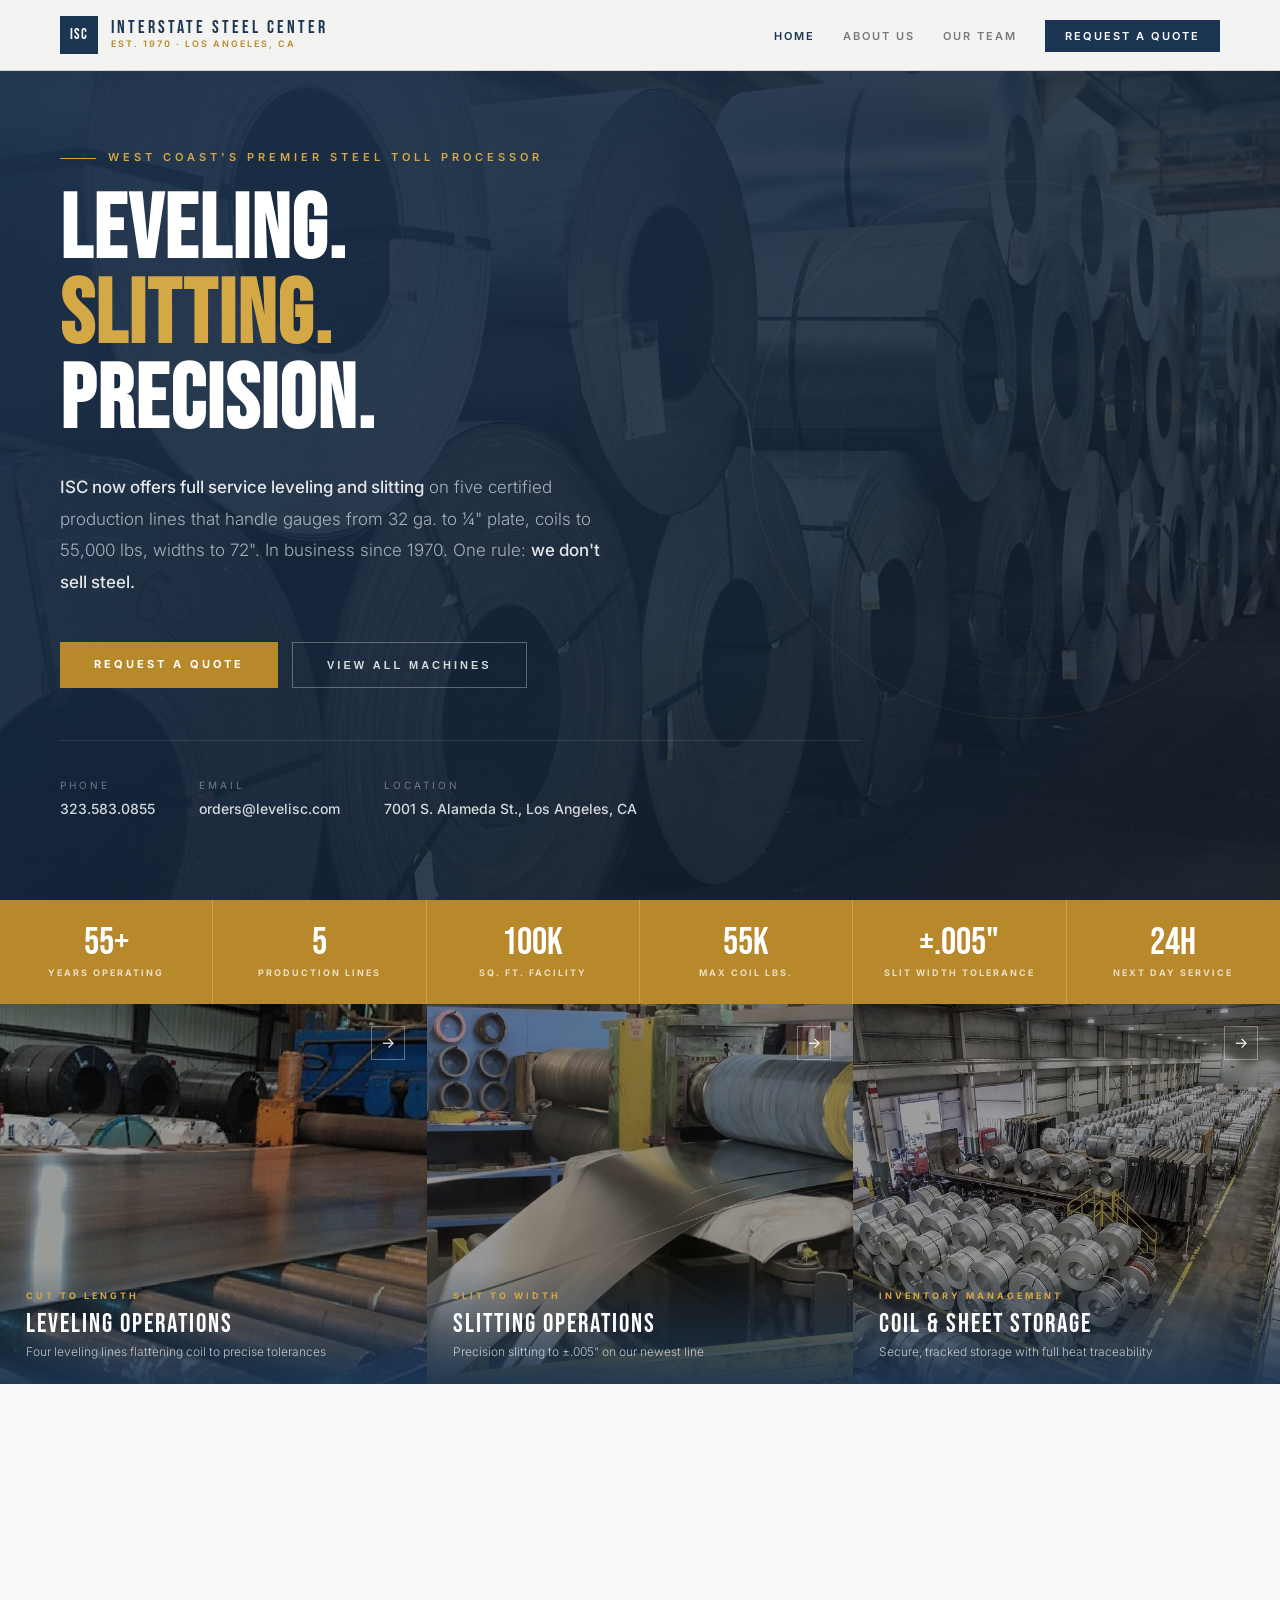
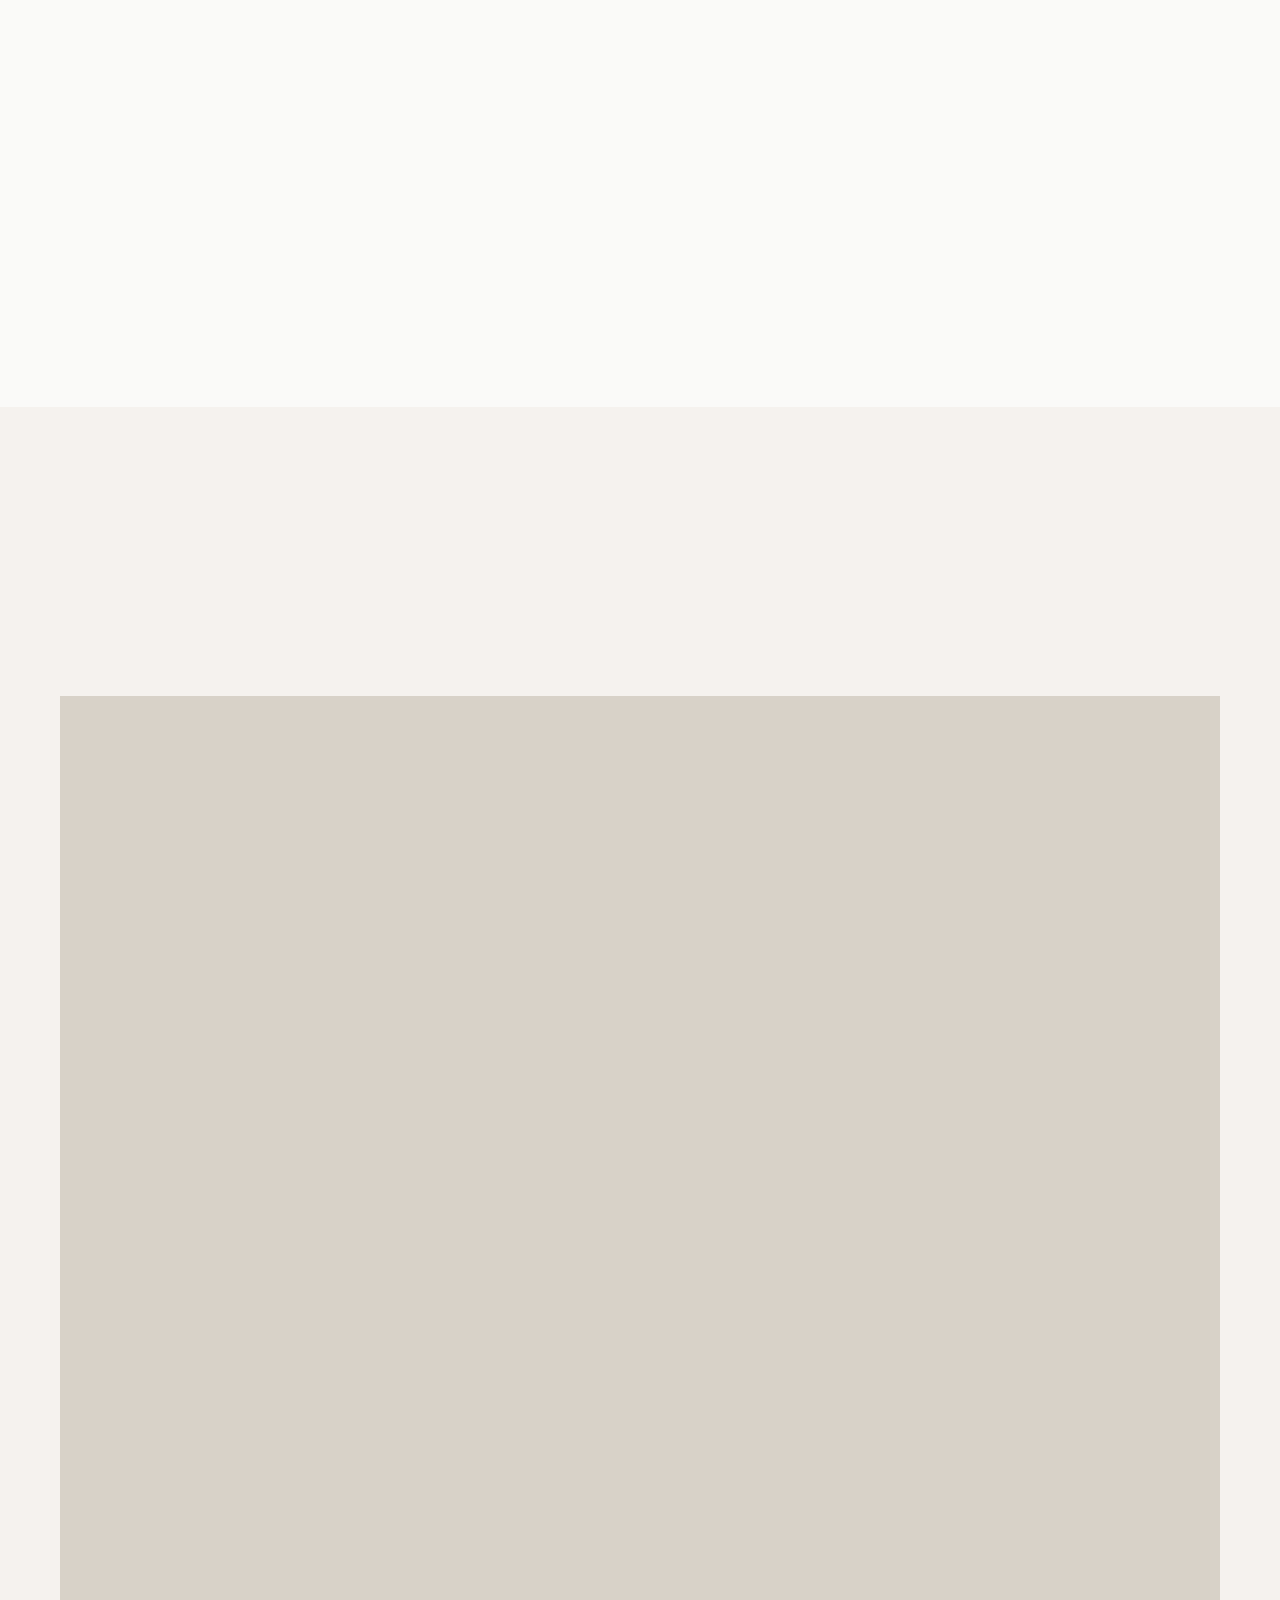
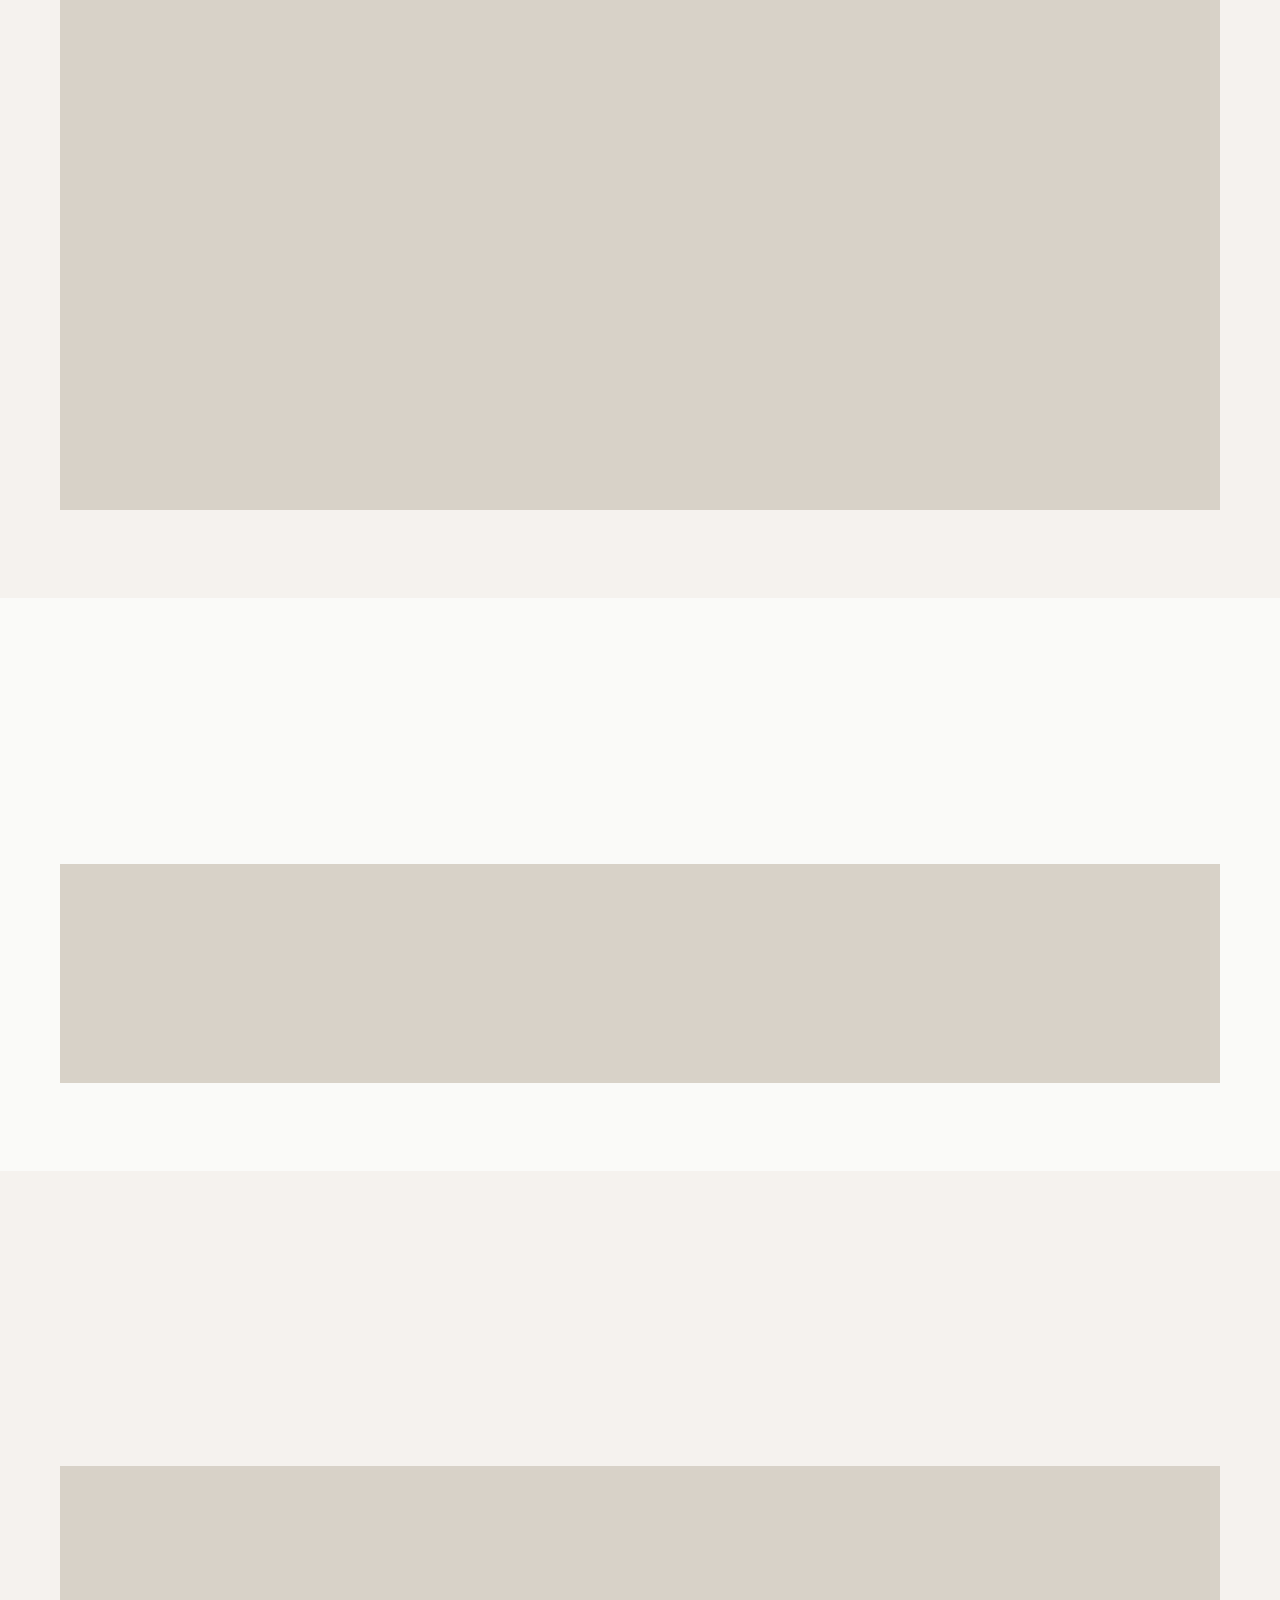
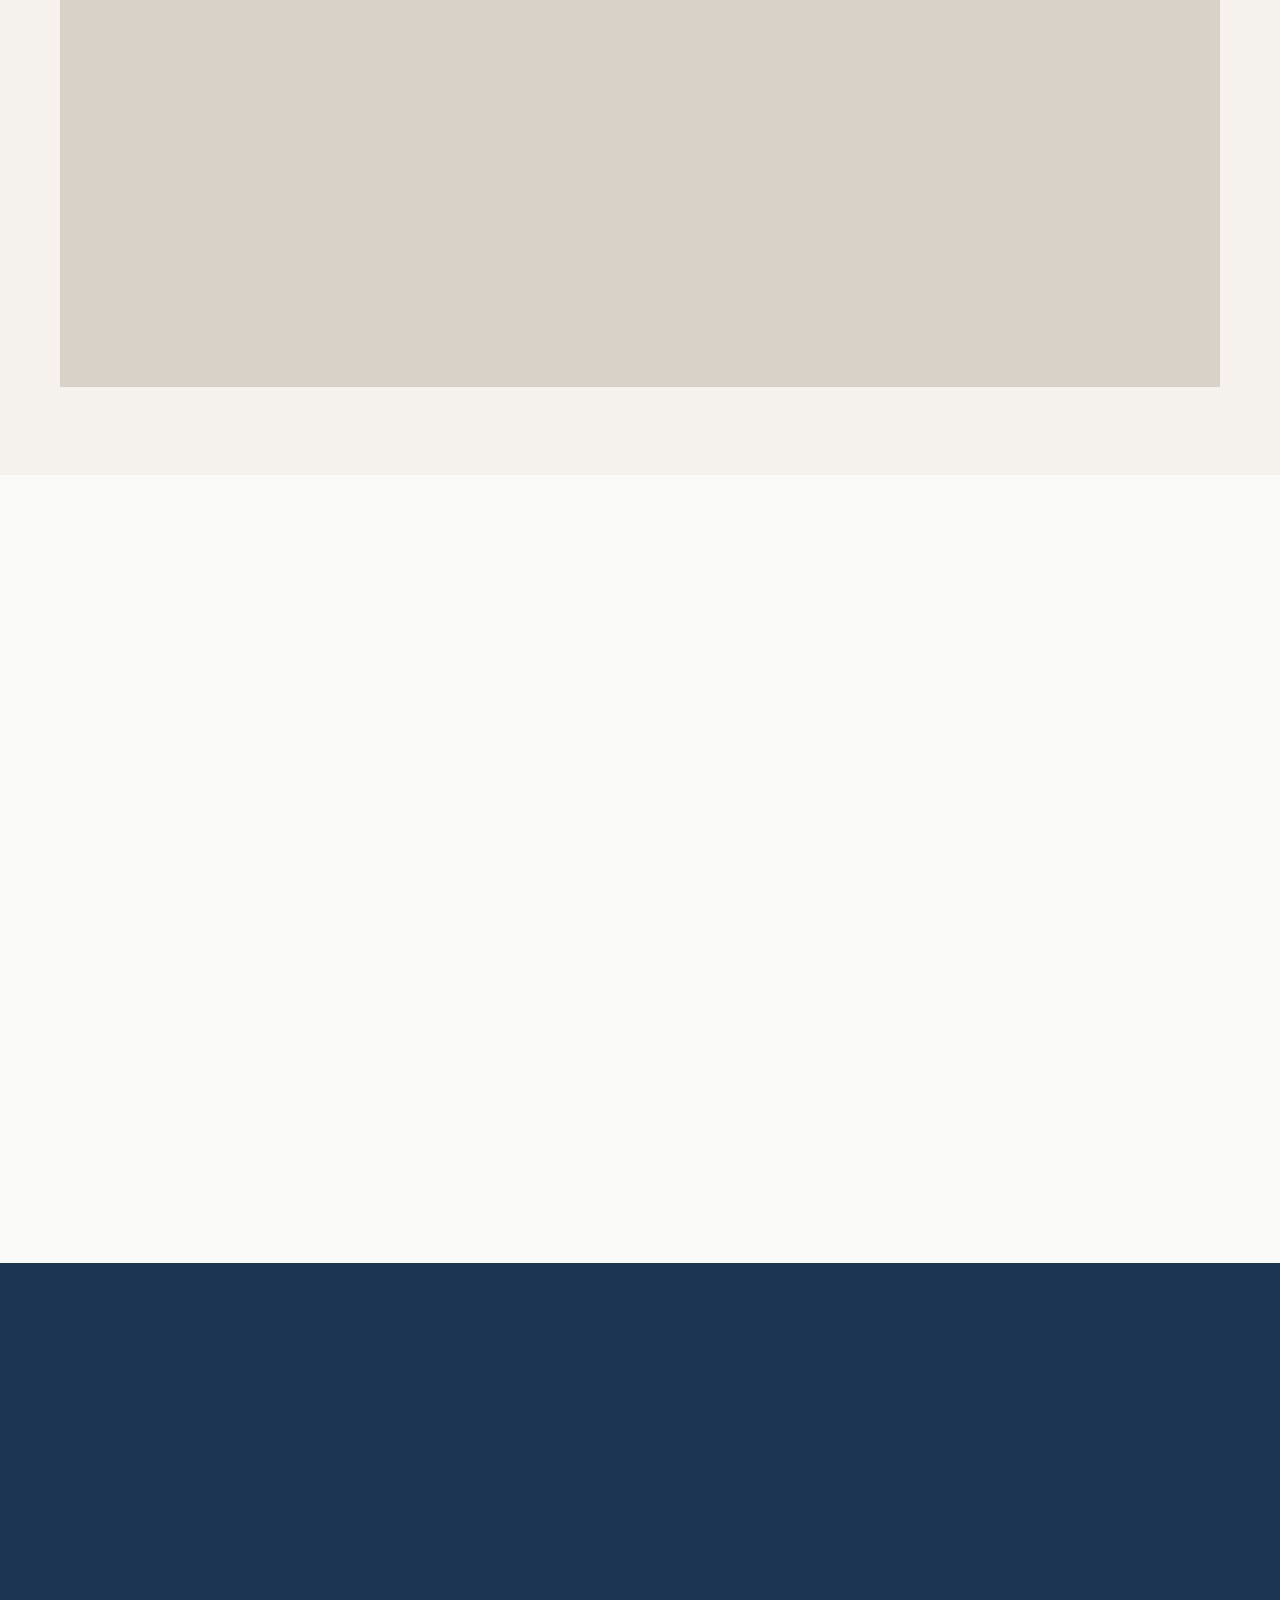
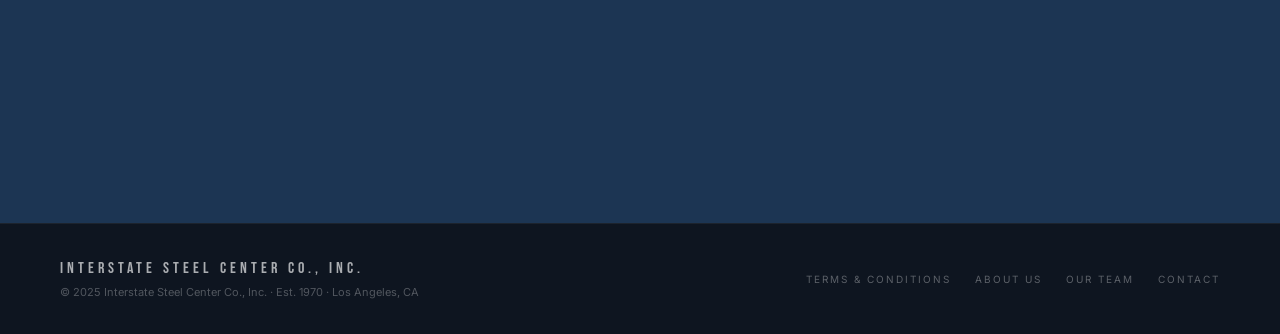
==== commit bb8df09c: "Add files via upload" ====
--- a/index.html
+++ b/index.html
@@ -57,11 +57,11 @@
 }
 .hero-bg-img {
   position: absolute; inset: 0; z-index: 0;
-  background-image: url('https://images.unsplash.com/photo-1504328345606-18bbc8c9d7d1?w=1600&q=80');
+  background-image: url('[data-uri]');
   background-size: cover; background-position: center;
-  filter: brightness(0.22) saturate(0.6);
+  filter: brightness(0.32) saturate(0.65);
 }
-.hero-overlay { position: absolute; inset: 0; z-index: 1; background: linear-gradient(135deg, rgba(28,53,83,0.92) 0%, rgba(28,53,83,0.7) 60%, rgba(28,53,83,0.4) 100%); }
+.hero-overlay { position: absolute; inset: 0; z-index: 1; background: linear-gradient(135deg, rgba(28,53,83,0.85) 0%, rgba(28,53,83,0.58) 60%, rgba(28,53,83,0.3) 100%); }
 .hero-grid { position: absolute; inset: 0; z-index: 1; background-image: linear-gradient(rgba(255,255,255,0.03) 1px, transparent 1px), linear-gradient(90deg, rgba(255,255,255,0.03) 1px, transparent 1px); background-size: 56px 56px; }
 .hero-coil { position: absolute; right: -30px; top: 50%; transform: translateY(-50%); width: 580px; height: 580px; opacity: 0.07; z-index: 2; animation: coil-spin 80s linear infinite; }
 @keyframes coil-spin { from { transform: translateY(-50%) rotate(0deg); } to { transform: translateY(-50%) rotate(360deg); } }
@@ -379,7 +379,6 @@
   <section class="hero">
     <div class="hero-bg-img"></div>
     <div class="hero-overlay"></div>
-    <div class="hero-grid"></div>
     <svg class="hero-coil" viewBox="0 0 600 600" xmlns="http://www.w3.org/2000/svg">
       <circle cx="300" cy="300" r="278" fill="none" stroke="#C8A96E" stroke-width="1.2"/>
       <circle cx="300" cy="300" r="255" fill="none" stroke="#fff" stroke-width="0.5" opacity="0.8"/>
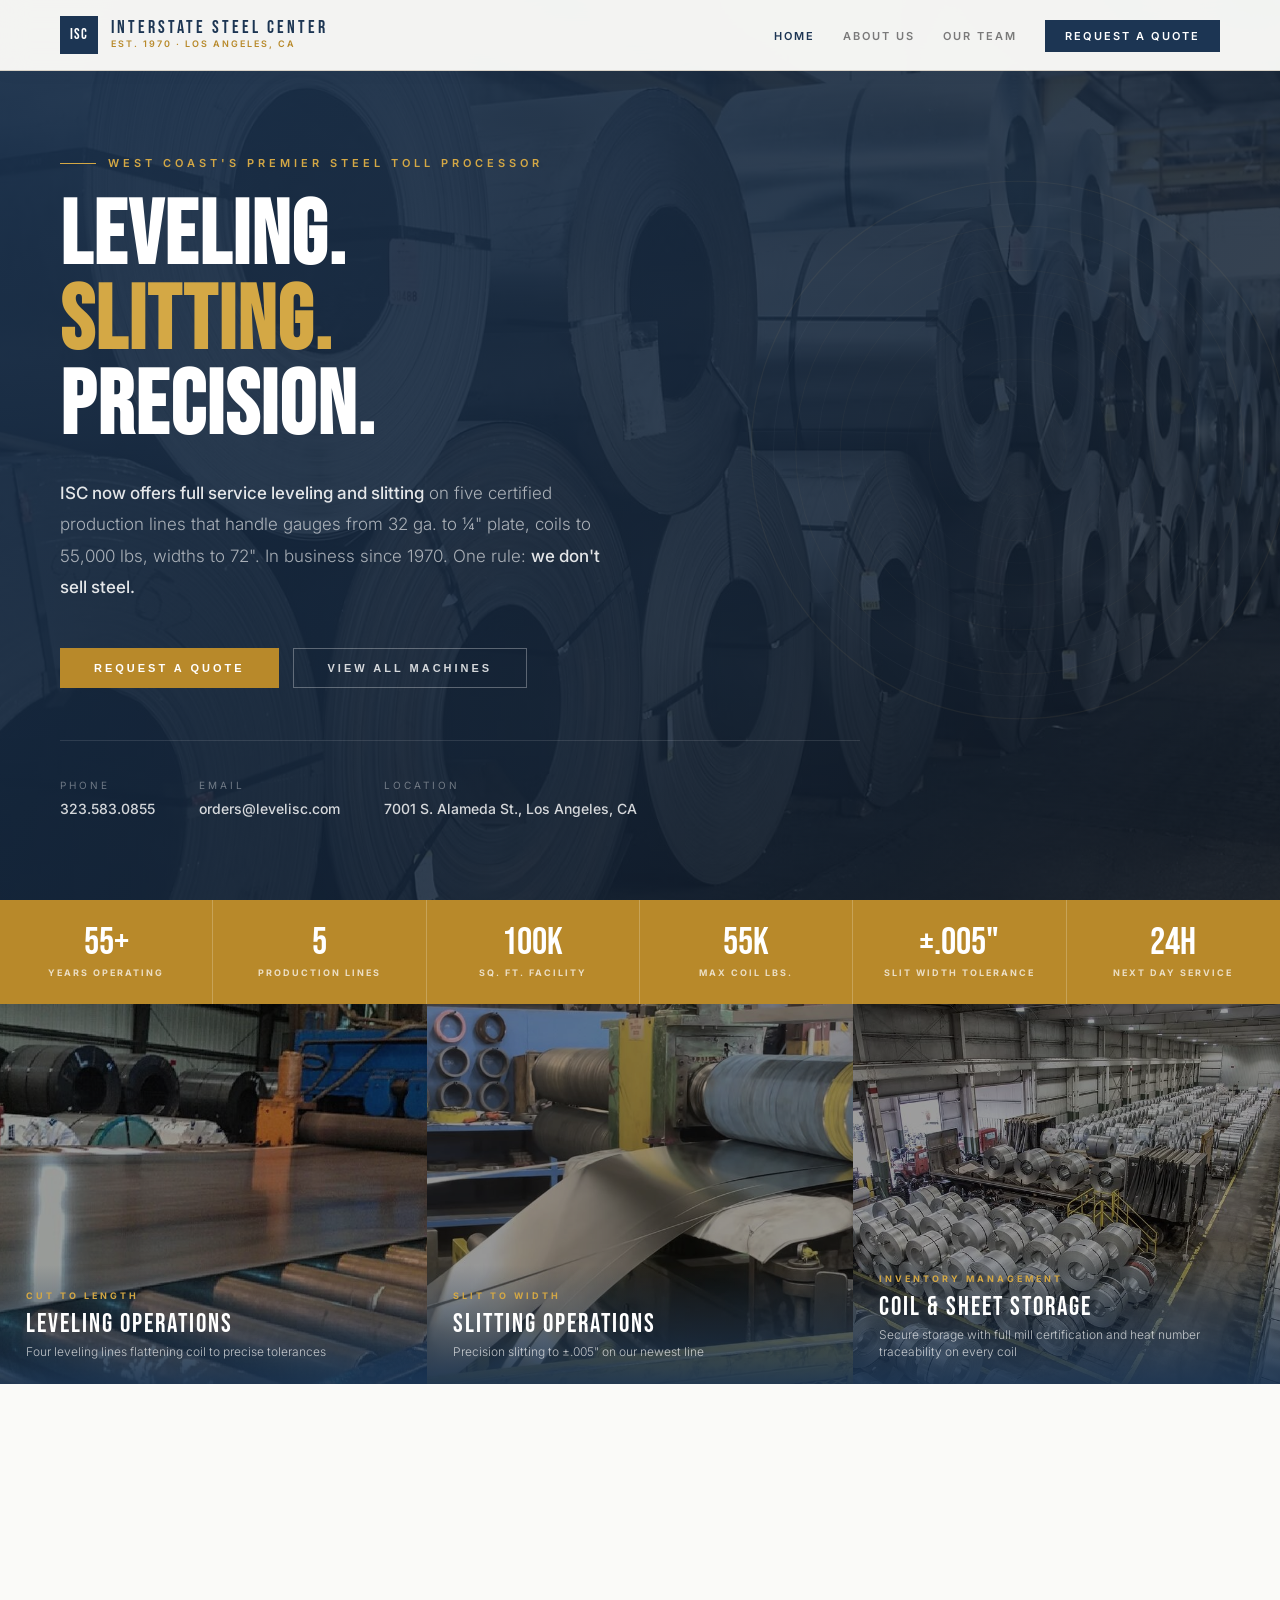
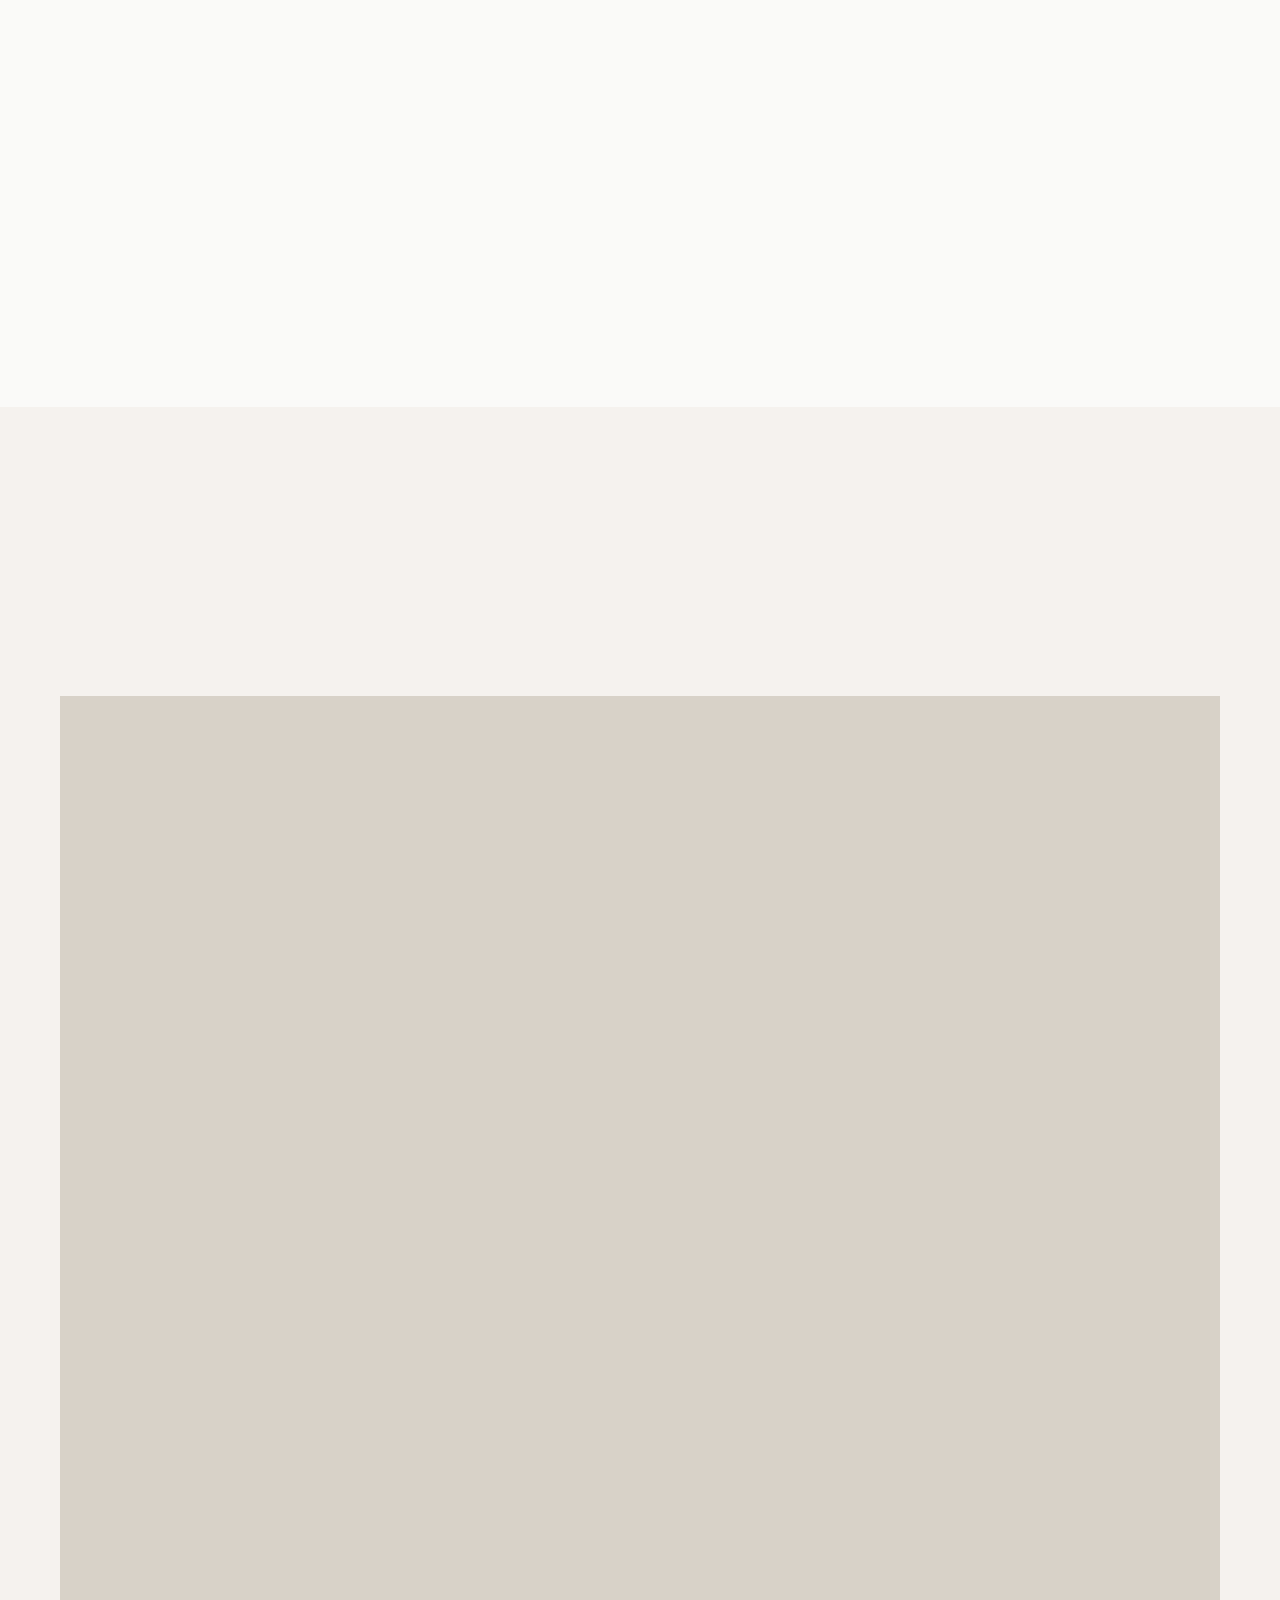
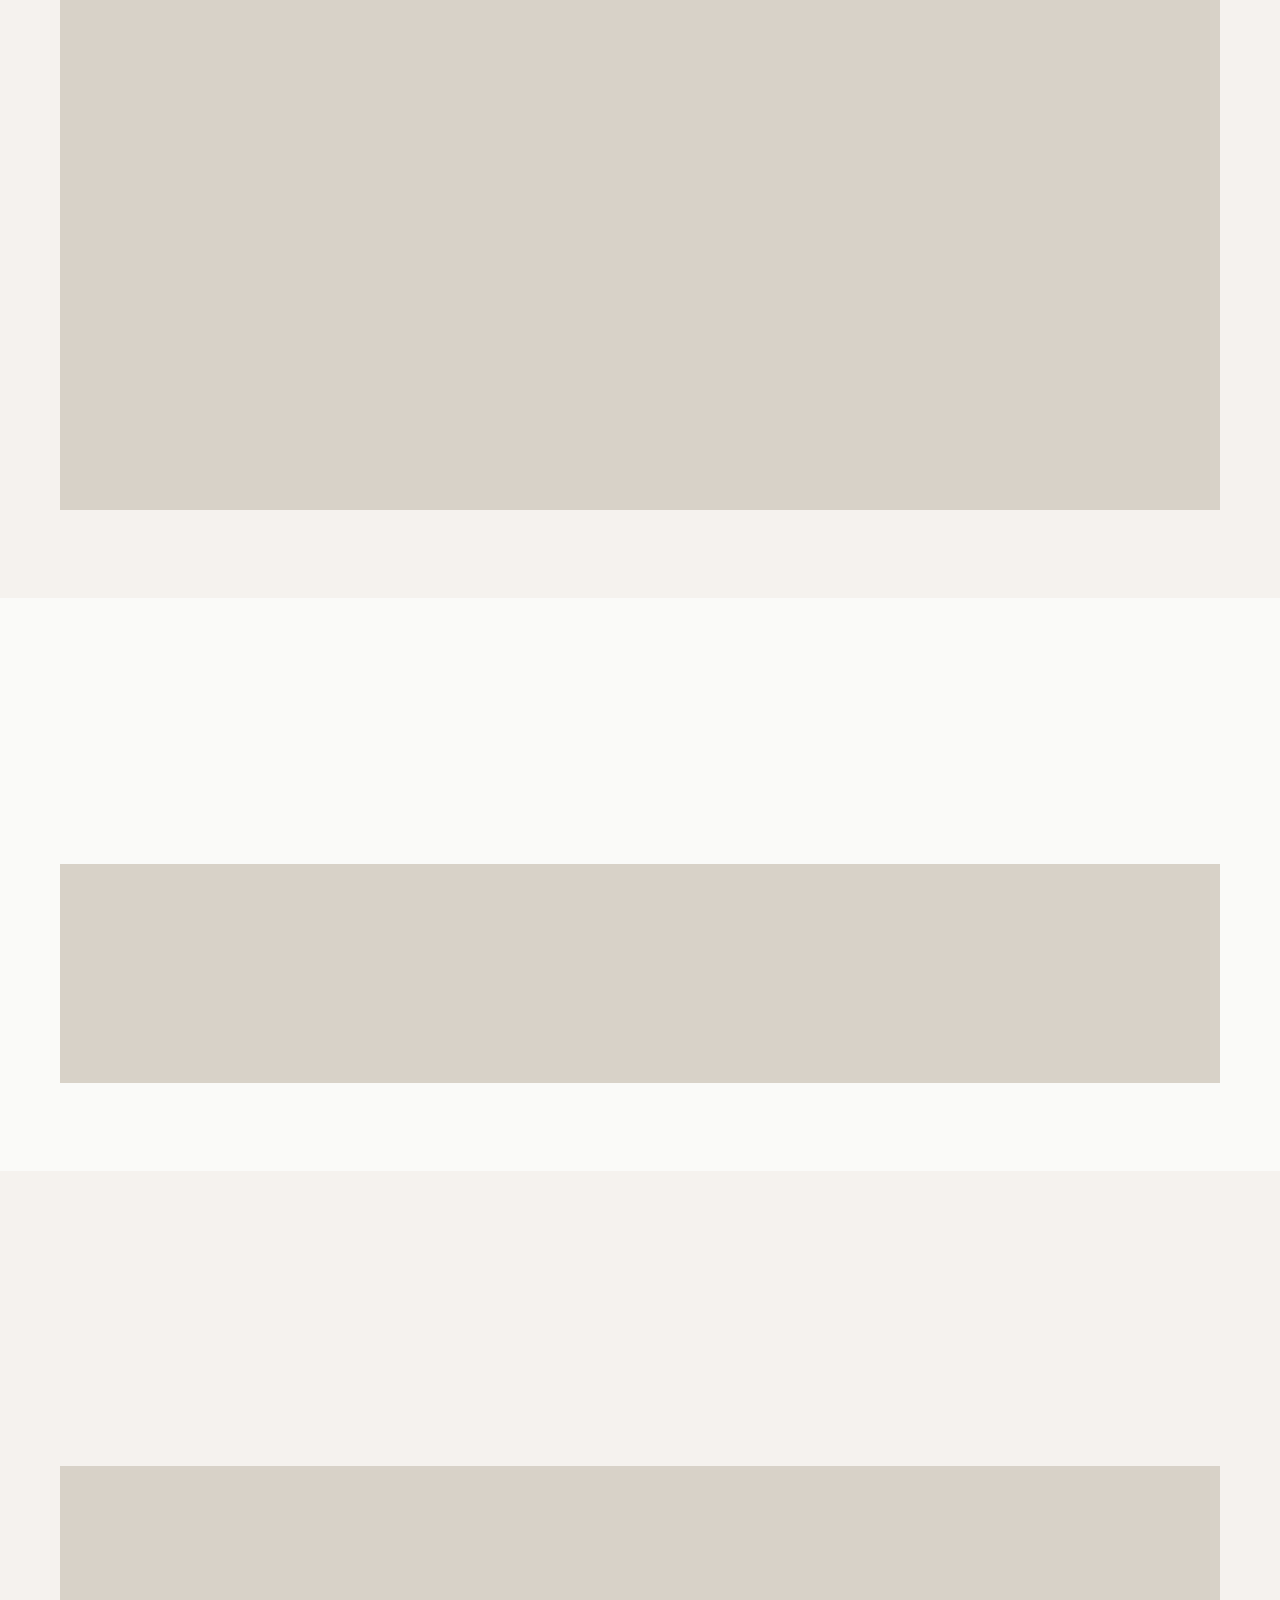
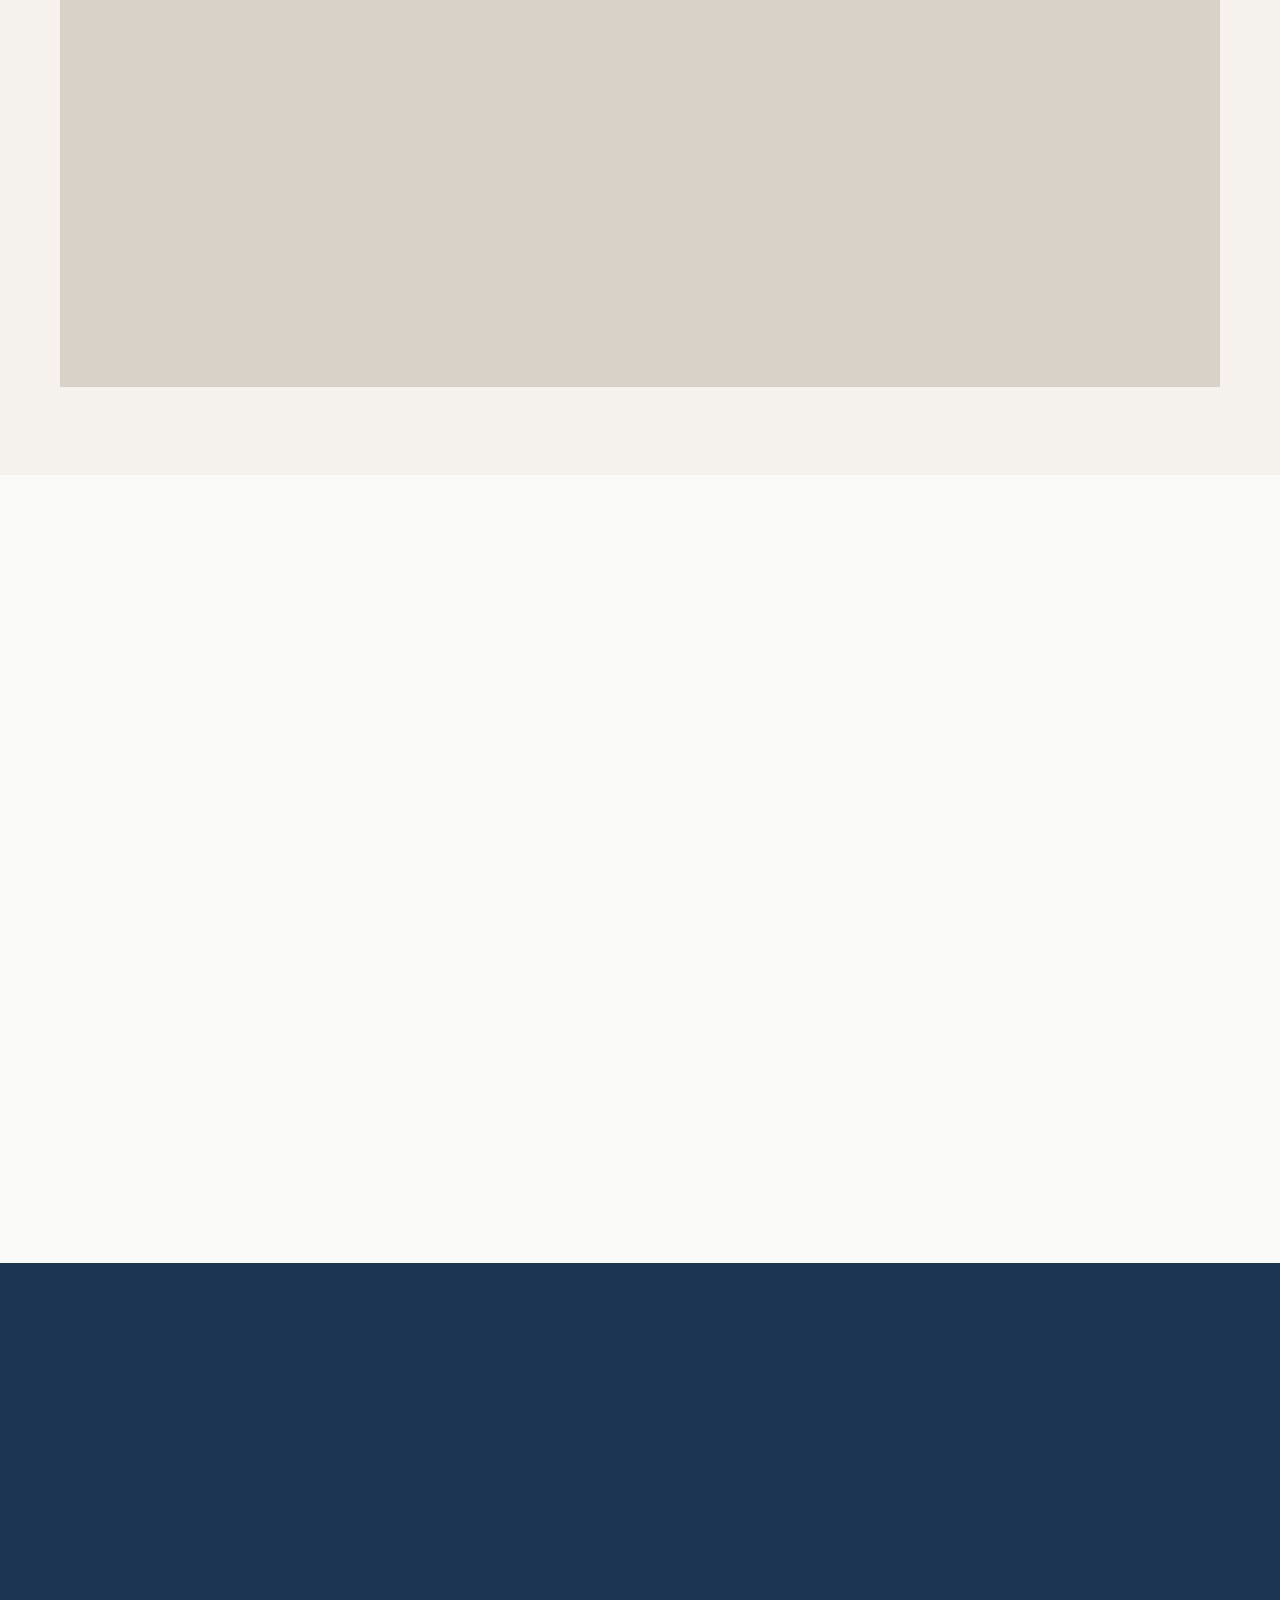
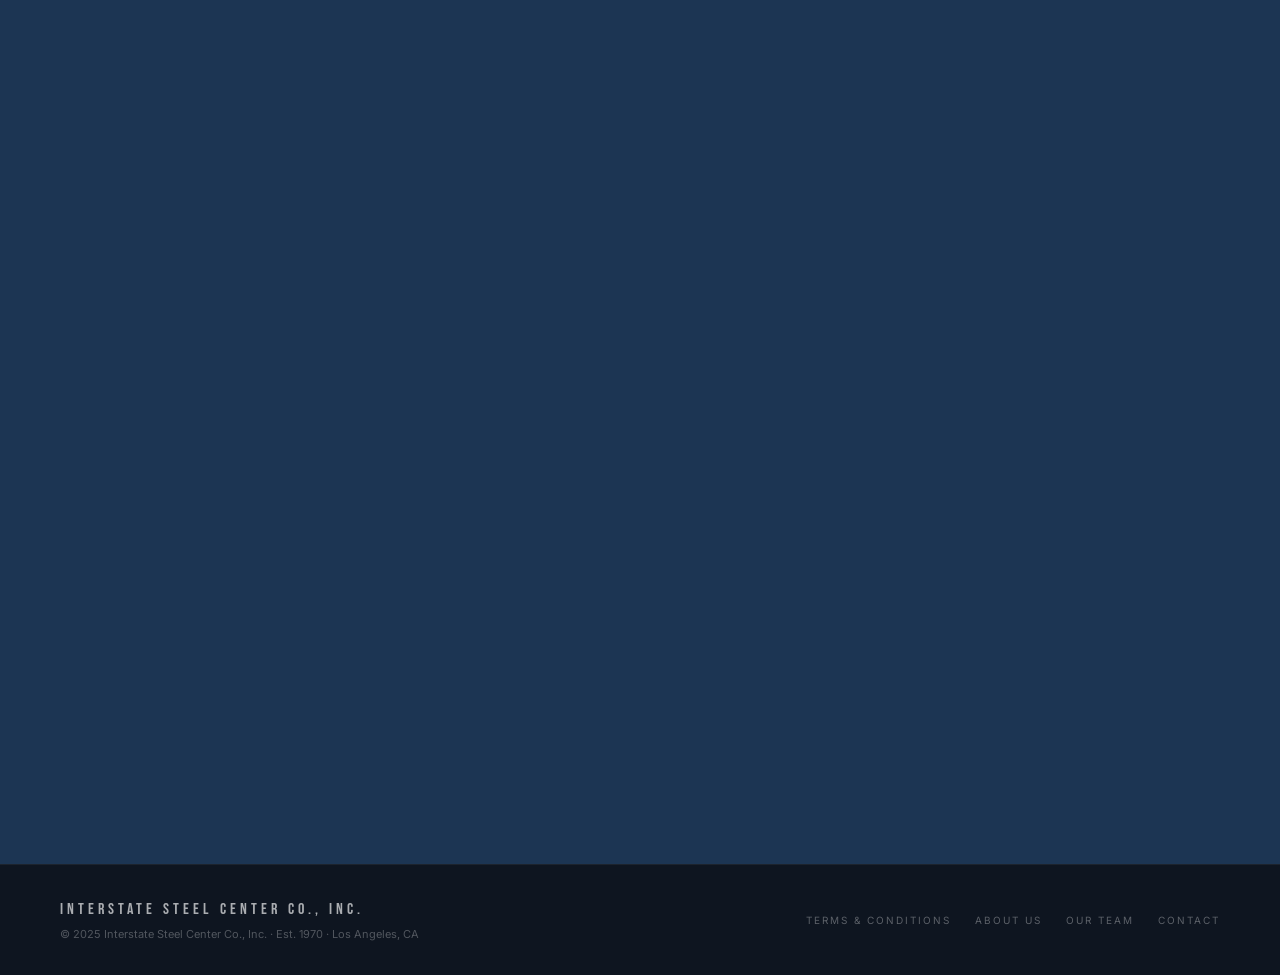
==== commit cadc9867: "Add files via upload" ====
--- a/index.html
+++ b/index.html
@@ -93,9 +93,9 @@
 
 /* ─── PHOTO STRIP ─── */
 .photo-strip { display: grid; grid-template-columns: repeat(3, 1fr); height: 380px; overflow: hidden; }
-.photo-strip-item { position: relative; overflow: hidden; text-decoration: none; cursor: pointer; display: block; }
-.photo-strip-item img { width: 100%; height: 100%; object-fit: cover; filter: brightness(0.62) saturate(0.8); transition: transform 0.6s ease, filter 0.35s; }
-.photo-strip-item:hover img { transform: scale(1.05); filter: brightness(0.78) saturate(0.95); }
+.photo-strip-item { position: relative; overflow: hidden; display: block; }
+.photo-strip-item img { width: 100%; height: 100%; object-fit: cover; filter: brightness(0.62) saturate(0.8); }
+.photo-strip-item:hover img { transform: none; filter: brightness(0.62) saturate(0.8); }
 .photo-strip-caption { position: absolute; bottom: 0; left: 0; right: 0; padding: 24px 26px; background: linear-gradient(transparent, rgba(28,53,83,0.92)); }
 .photo-strip-tag { font-size: 9px; letter-spacing: 3px; text-transform: uppercase; font-weight: 700; color: var(--gold-lt); margin-bottom: 8px; display: block; }
 .photo-strip-caption span.ttl { font-family: 'Bebas Neue', sans-serif; font-size: 26px; letter-spacing: 2px; color: #fff; display: block; line-height: 1; margin-bottom: 6px; }
@@ -308,6 +308,43 @@
 .cta-contact-val a { color: inherit; text-decoration: none; }
 .cta-contact-val a:hover { color: var(--gold-lt); }
 
+/* ─── QUOTE FORM ─── */
+.quote-form-wrap { max-width: 760px; margin: 0 auto; text-align: left; }
+.quote-form { background: #fff; padding: 44px; box-shadow: 0 12px 40px rgba(0,0,0,0.28); }
+.quote-form-grid { display: grid; grid-template-columns: 1fr 1fr; gap: 20px 24px; }
+.qf-field { display: flex; flex-direction: column; }
+.qf-field.full { grid-column: span 2; }
+.qf-label { font-size: 10px; letter-spacing: 2px; text-transform: uppercase; color: var(--steel); font-weight: 700; margin-bottom: 7px; }
+.qf-label .req { color: var(--gold); margin-left: 2px; }
+.qf-field input, .qf-field select, .qf-field textarea {
+  font-family: 'Inter', sans-serif; font-size: 14px; color: var(--body);
+  padding: 12px 14px; border: 1px solid var(--rule); background: var(--warm-lt);
+  border-radius: 0; transition: border-color 0.2s, background 0.2s; width: 100%;
+}
+.qf-field input:focus, .qf-field select:focus, .qf-field textarea:focus {
+  outline: none; border-color: var(--gold); background: #fff;
+}
+.qf-field textarea { resize: vertical; min-height: 110px; line-height: 1.6; }
+.qf-field select { appearance: none; -webkit-appearance: none; cursor: pointer;
+  background-image: url("data:image/svg+xml,%3Csvg xmlns='http://www.w3.org/2000/svg' width='12' height='8' viewBox='0 0 12 8'%3E%3Cpath fill='%237A7A7A' d='M6 8L0 0h12z'/%3E%3C/svg%3E");
+  background-repeat: no-repeat; background-position: right 14px center; padding-right: 36px; }
+.qf-submit-row { margin-top: 28px; display: flex; align-items: center; gap: 20px; flex-wrap: wrap; }
+.qf-submit { background: var(--gold); color: #fff; border: none; padding: 15px 44px; font-size: 12px; letter-spacing: 3px; text-transform: uppercase; font-weight: 700; cursor: pointer; font-family: 'Inter', sans-serif; transition: background 0.2s, transform 0.15s; }
+.qf-submit:hover { background: var(--gold-lt); transform: translateY(-1px); }
+.qf-submit:disabled { opacity: 0.6; cursor: default; transform: none; }
+.qf-alt { font-size: 13px; color: var(--mid); }
+.qf-alt a { color: var(--steel); font-weight: 600; text-decoration: none; border-bottom: 1px solid var(--gold); }
+.qf-alt a:hover { color: var(--gold); }
+.qf-note { font-size: 11px; color: var(--mid); margin-top: 16px; line-height: 1.5; }
+.qf-success { display: none; text-align: center; padding: 40px 20px; }
+.qf-success.show { display: block; }
+.qf-success-icon { width: 60px; height: 60px; margin: 0 auto 20px; border-radius: 50%; background: var(--gold-pale); border: 2px solid var(--gold); display: flex; align-items: center; justify-content: center; }
+.qf-success-icon svg { width: 28px; height: 28px; stroke: var(--gold); fill: none; stroke-width: 2.5; }
+.qf-success h3 { font-family: 'Bebas Neue', sans-serif; font-size: 30px; letter-spacing: 1px; color: var(--steel); margin-bottom: 10px; }
+.qf-success p { font-size: 14px; color: var(--mid); line-height: 1.7; max-width: 420px; margin: 0 auto; }
+.qf-error { display: none; background: #FBEAEA; border-left: 3px solid #C0392B; padding: 12px 16px; font-size: 13px; color: #8B2A20; margin-top: 16px; }
+.qf-error.show { display: block; }
+
 /* ─── FOOTER ─── */
 footer { background: #0E1520; padding: 32px 60px; display: flex; justify-content: space-between; align-items: center; flex-wrap: wrap; gap: 18px; border-top: 1px solid rgba(255,255,255,0.06); }
 .footer-logo { font-family: 'Bebas Neue', sans-serif; font-size: 16px; letter-spacing: 4px; color: rgba(255,255,255,0.65); margin-bottom: 3px; }
@@ -337,6 +374,9 @@
   .pkg-grid { grid-template-columns: 1fr; }
   .storage-grid, .values-grid { grid-template-columns: 1fr; }
   .culture-stats { grid-template-columns: repeat(2,1fr); }
+  .quote-form { padding: 28px 20px; }
+  .quote-form-grid { grid-template-columns: 1fr; gap: 16px; }
+  .qf-field.full { grid-column: span 1; }
   footer { flex-direction: column; padding: 24px 18px; text-align: center; }
   .timeline::before { left: 36px; }
   .timeline-item { grid-template-columns: 72px 1fr; gap: 16px; margin-bottom: 24px; }
@@ -366,7 +406,7 @@
     <li><a onclick="showPage('home')" id="nav-home" class="active-link">Home</a></li>
     <li><a onclick="showPage('about')" id="nav-about">About Us</a></li>
     <li><a onclick="showPage('team')" id="nav-team">Our Team</a></li>
-    <li><a onclick="showPage('home'); scrollTo('contact');" class="nav-cta">Request a Quote</a></li>
+    <li><a onclick="showPage('quote')" class="nav-cta">Request a Quote</a></li>
   </ul>
 </nav>
 
@@ -404,7 +444,7 @@
         <strong>ISC now offers full service leveling and slitting</strong> on five certified production lines that handle gauges from 32 ga. to ¼" plate, coils to 55,000 lbs, widths to 72". In business since 1970. One rule: <strong>we don't sell steel.</strong>
       </p>
       <div class="hero-actions">
-        <a href="mailto:orders@levelisc.com" class="btn-gold">Request a Quote</a>
+        <button onclick="showPage('quote')" class="btn-gold">Request a Quote</button>
         <button onclick="scrollTo('machines')" class="btn-outline-lt">View All Machines</button>
       </div>
       <div class="hero-meta">
@@ -427,33 +467,30 @@
 
   <!-- PHOTO STRIP -->
   <div class="photo-strip">
-    <a class="photo-strip-item" onclick="scrollTo('machines')">
+    <div class="photo-strip-item">
       <img src="[data-uri]" alt="Interstate Steel Center leveling line in operation">
-      <div class="photo-strip-arrow">&rarr;</div>
       <div class="photo-strip-caption">
         <span class="photo-strip-tag">Cut to Length</span>
         <span class="ttl">Leveling Operations</span>
         <span class="sub">Four leveling lines flattening coil to precise tolerances</span>
       </div>
-    </a>
-    <a class="photo-strip-item" onclick="scrollTo('machines')">
+    </div>
+    <div class="photo-strip-item">
       <img src="[data-uri]" alt="Interstate Steel Center slitting line">
-      <div class="photo-strip-arrow">&rarr;</div>
       <div class="photo-strip-caption">
         <span class="photo-strip-tag">Slit to Width</span>
         <span class="ttl">Slitting Operations</span>
         <span class="sub">Precision slitting to &plusmn;.005&quot; on our newest line</span>
       </div>
-    </a>
-    <a class="photo-strip-item" onclick="scrollTo('storage')">
+    </div>
+    <div class="photo-strip-item">
       <img src="[data-uri]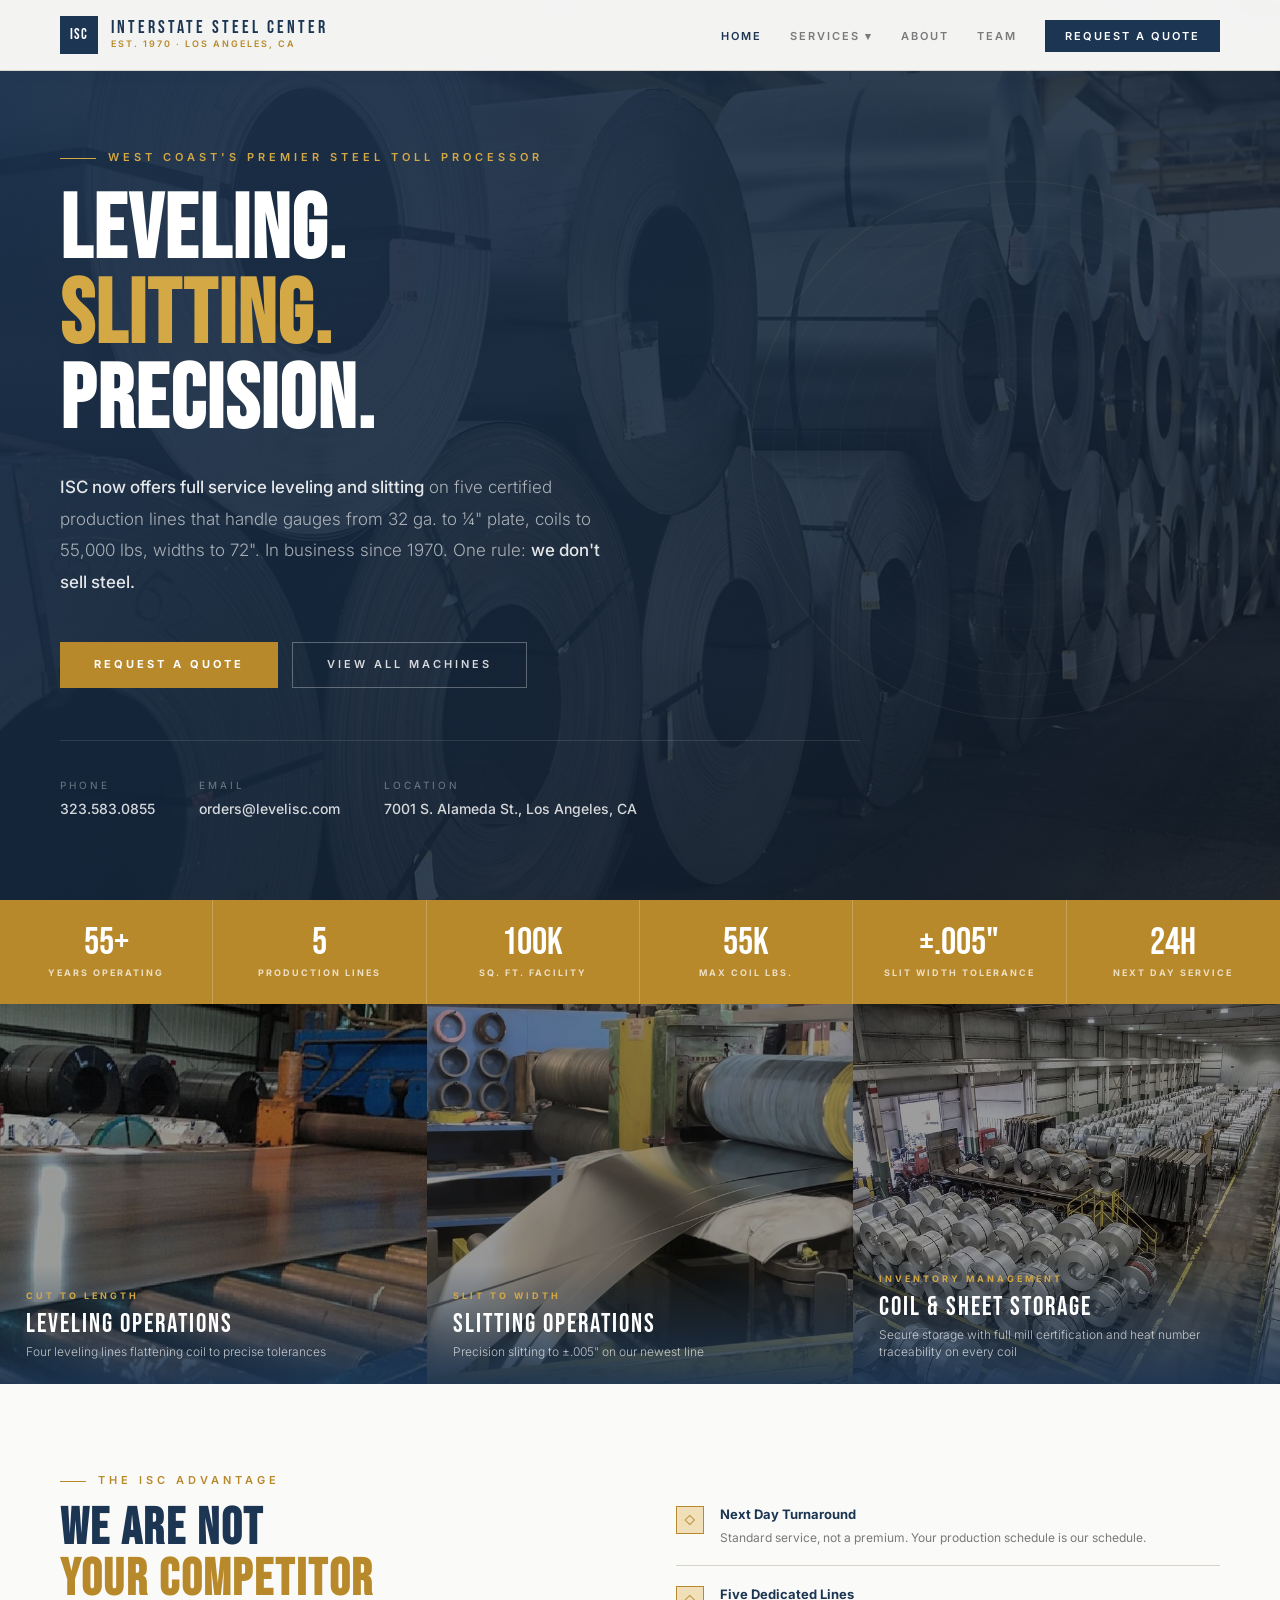
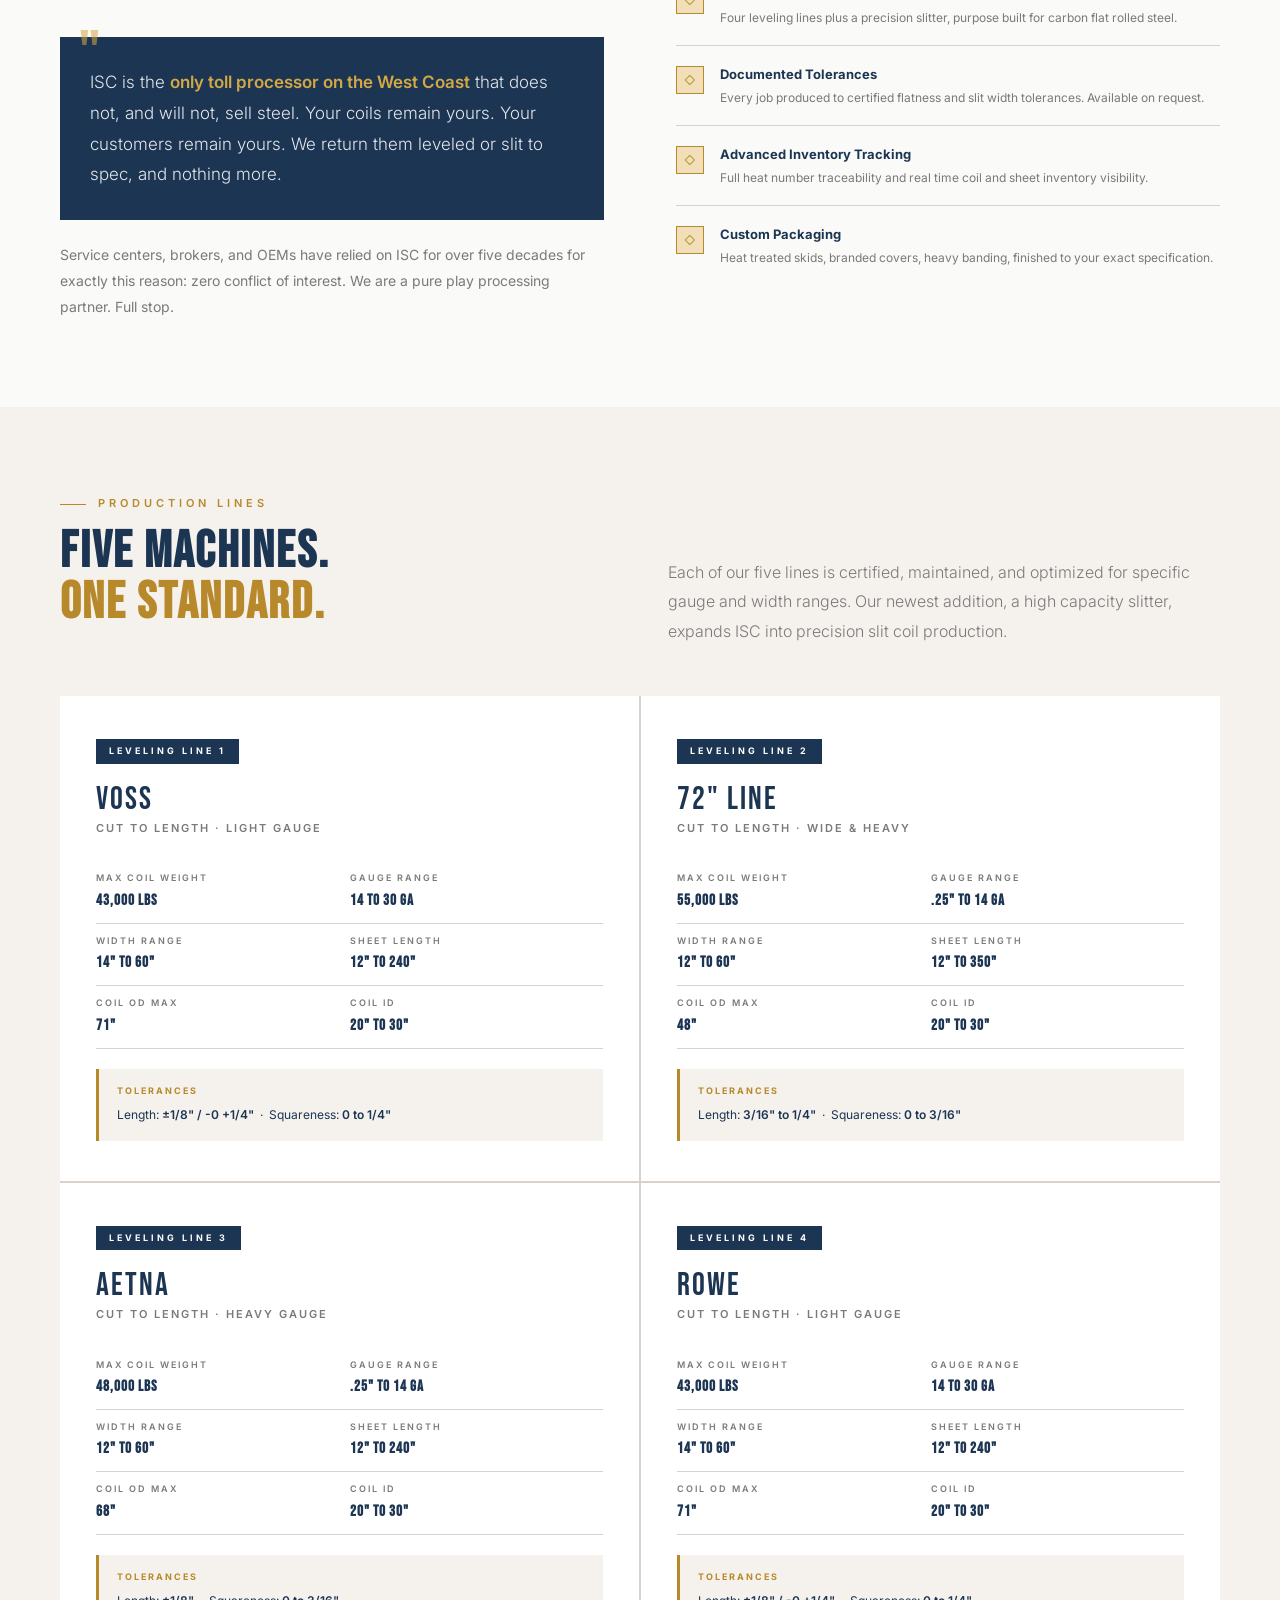
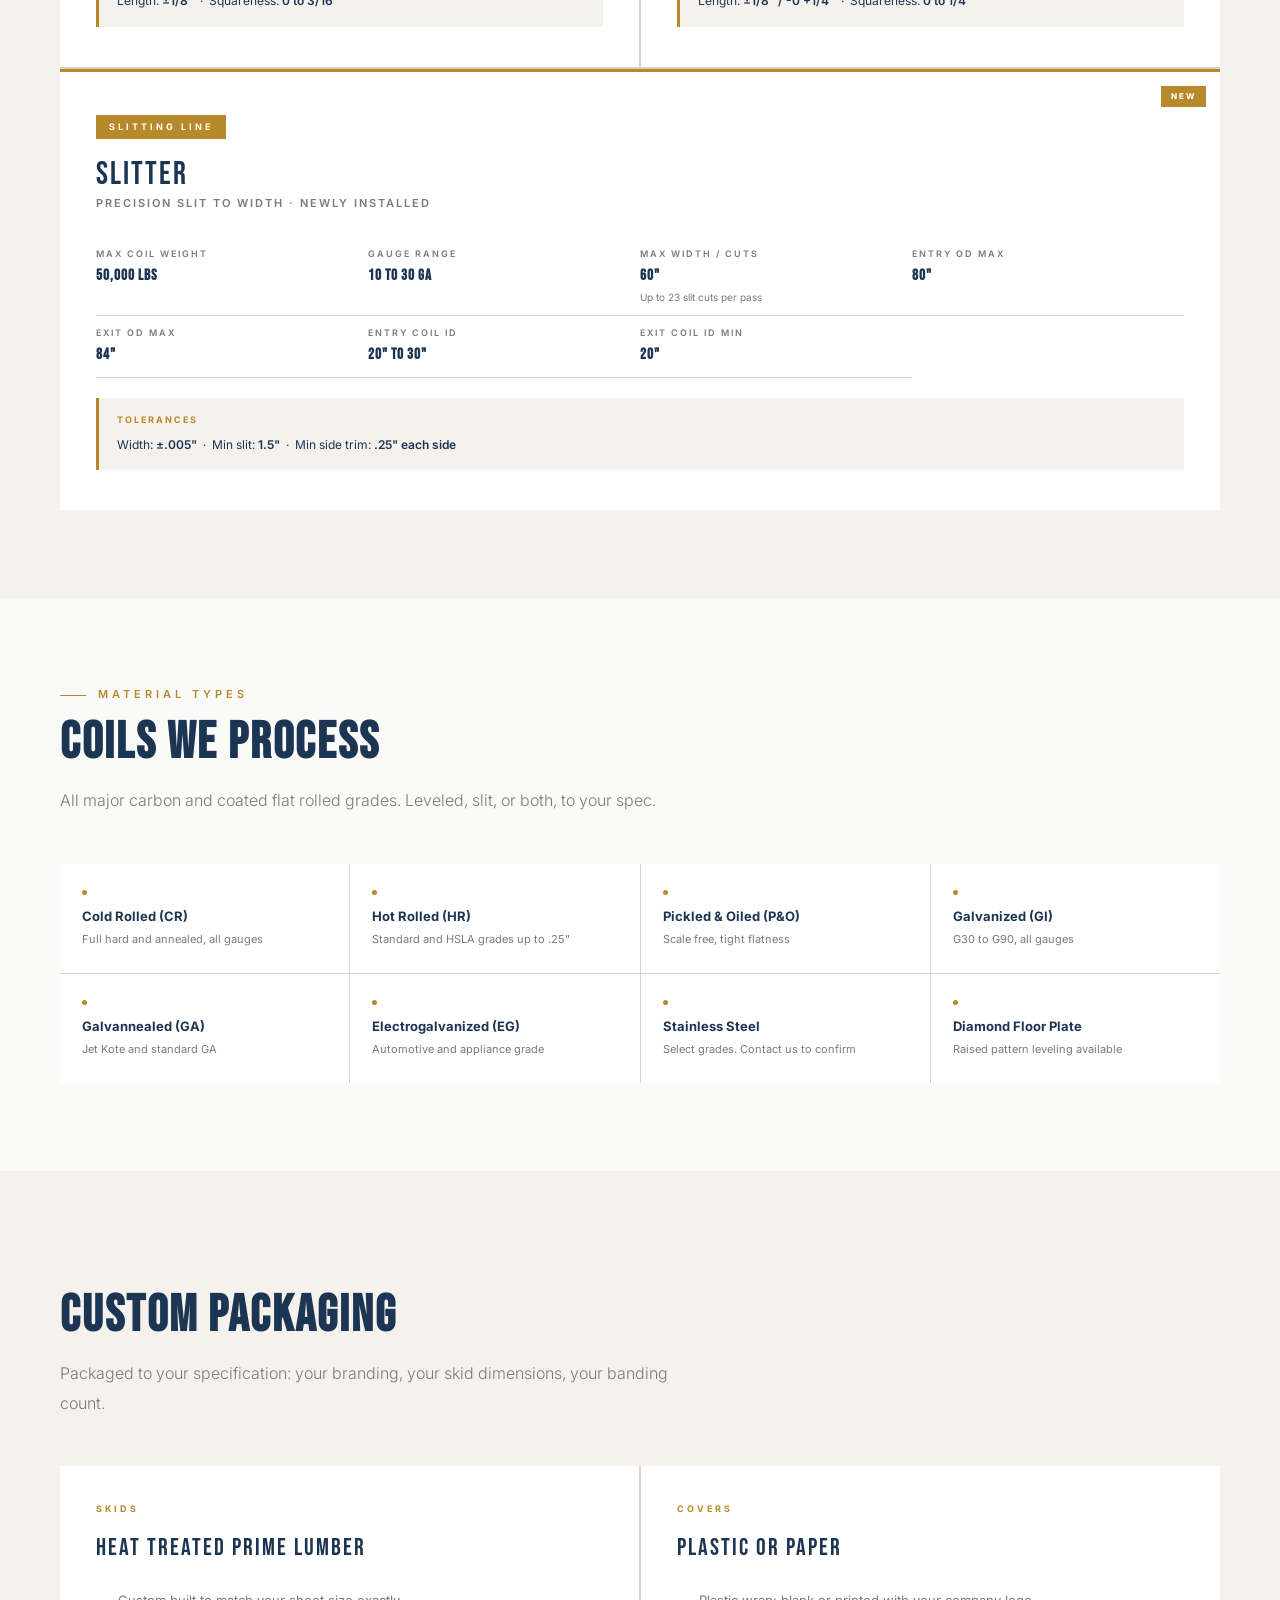
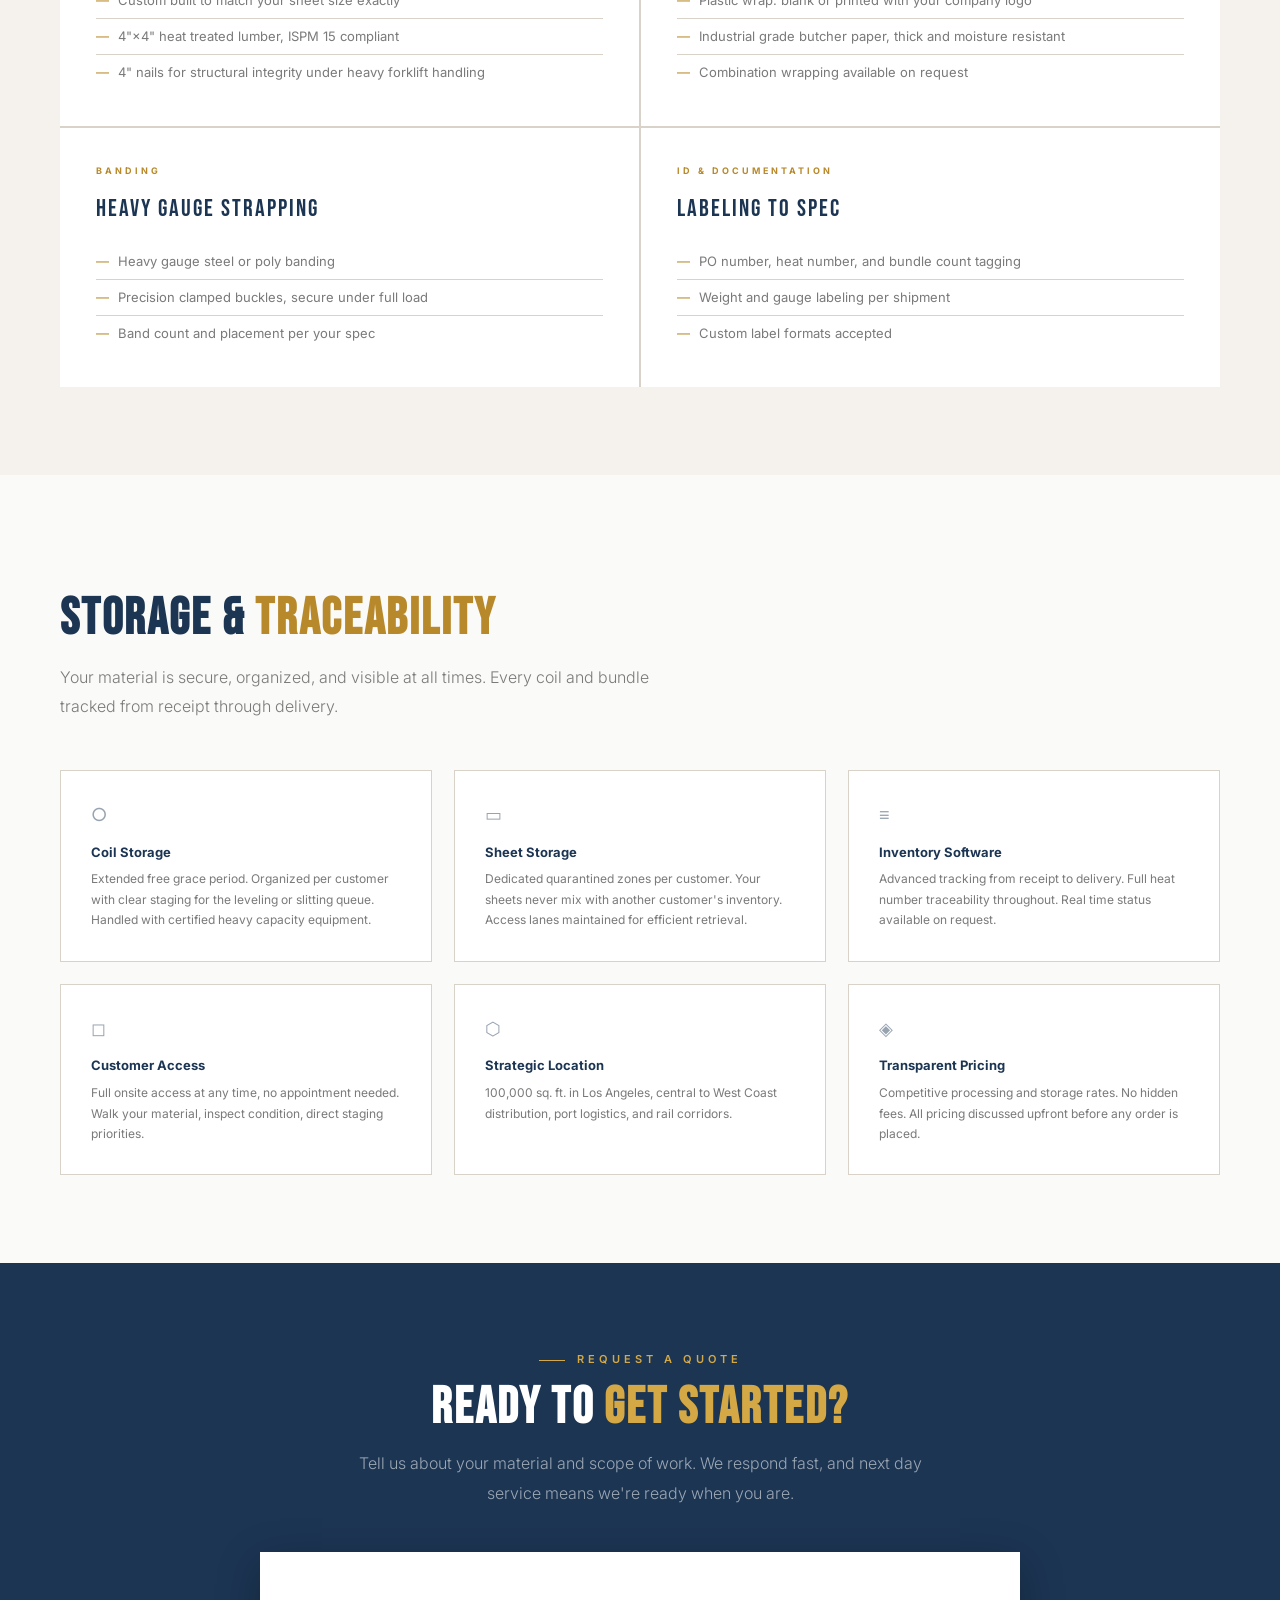
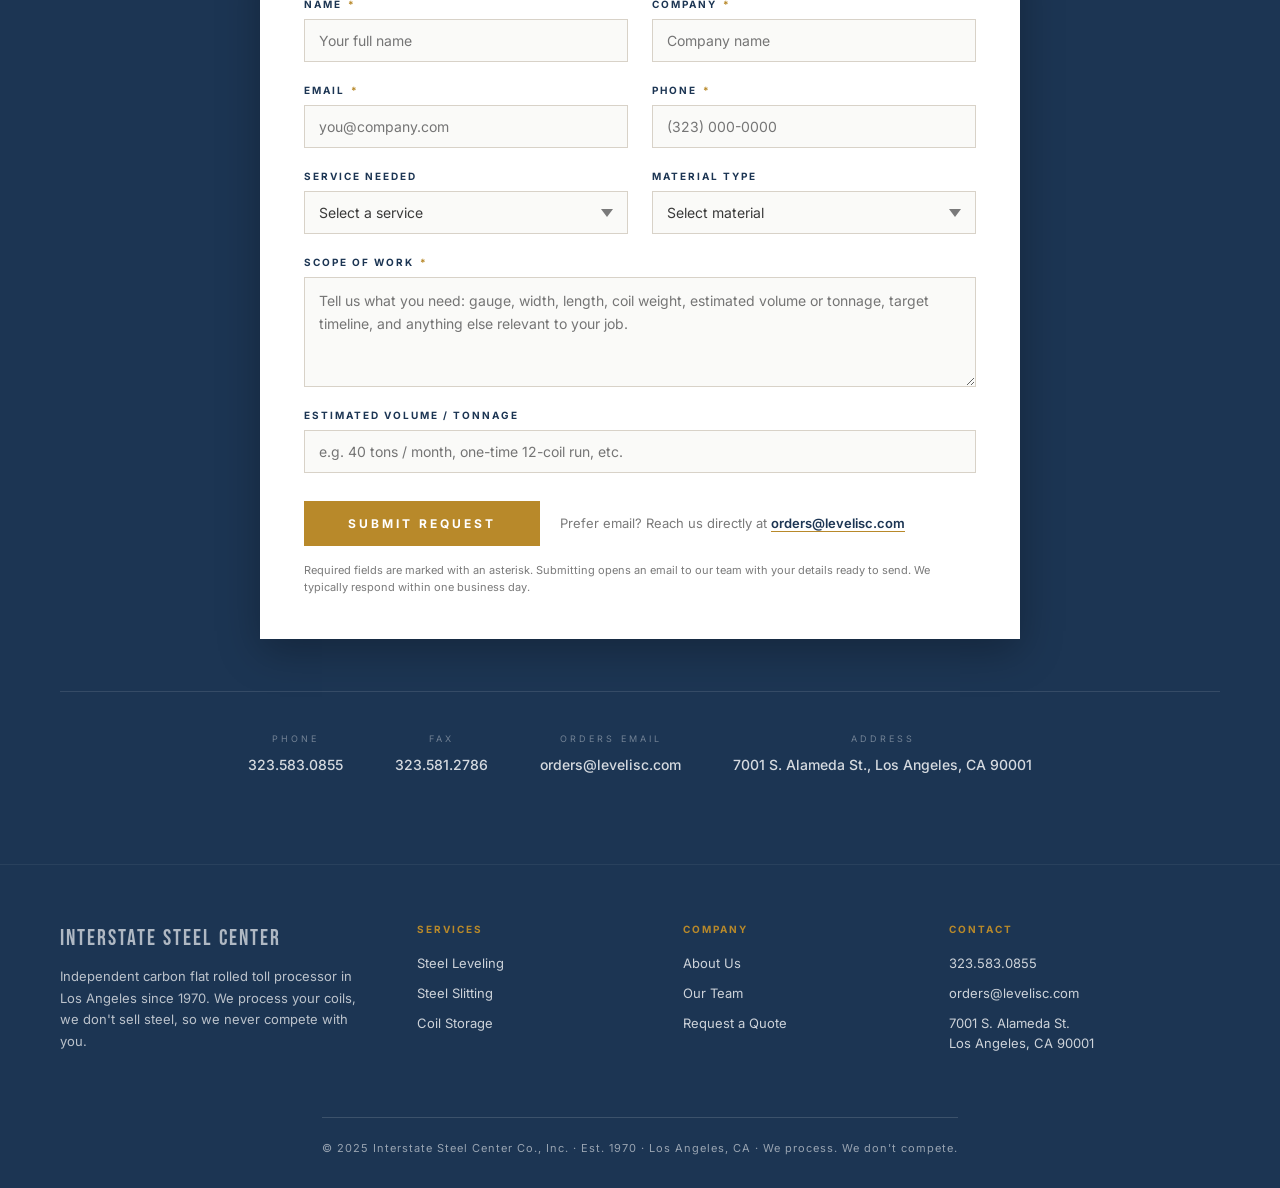
==== commit 3a927fa3: "Add files via upload" ====
--- a/index.html
+++ b/index.html
@@ -3,1384 +3,425 @@
 <head>
 <meta charset="UTF-8">
 <meta name="viewport" content="width=device-width, initial-scale=1.0">
-<title>Interstate Steel Center | Precision Leveling &amp; Slitting Since 1970</title>
+<title>Steel Coil Leveling &amp; Slitting in Los Angeles | Interstate Steel Center</title>
+<meta name="description" content="Independent carbon steel toll processor in Los Angeles since 1970. Coil leveling, slitting, and cut to length on customer owned coils. We process your steel. We never sell it, so we never compete with you.">
+<link rel="canonical" href="https://www.interstatesteelcenter.com/">
+<meta name="robots" content="index, follow, max-image-preview:large">
+<meta property="og:type" content="website">
+<meta property="og:site_name" content="Interstate Steel Center">
+<meta property="og:title" content="Steel Coil Leveling &amp; Slitting in Los Angeles | Interstate Steel Center">
+<meta property="og:description" content="Independent carbon steel toll processor in Los Angeles since 1970. Coil leveling, slitting, and cut to length on customer owned coils. We process your steel. We never sell it, so we never compete with you.">
+<meta property="og:url" content="https://www.interstatesteelcenter.com/">
+<meta property="og:image" content="https://www.interstatesteelcenter.com/assets/img/hero.jpg">
 <link rel="preconnect" href="https://fonts.googleapis.com">
 <link href="https://fonts.googleapis.com/css2?family=Bebas+Neue&family=Inter:ital,wght@0,300;0,400;0,500;0,600;0,700;1,300&display=swap" rel="stylesheet">
-<style>
-*, *::before, *::after { box-sizing: border-box; margin: 0; padding: 0; }
-:root {
-  --cream:    #F5F2EE;
-  --warm-lt:  #FAFAF8;
-  --rule:     #D8D2C8;
-  --steel:    #1C3553;
-  --steel-md: #2E5078;
-  --steel-lt: #4A7FA5;
-  --gold:     #B8892A;
-  --gold-lt:  #D4A845;
-  --gold-pale:#F0DFB8;
-  --body:     #3A3A3A;
-  --mid:      #7A7A7A;
-  --white:    #FFFFFF;
-  --shadow:   0 2px 28px rgba(28,53,83,0.09);
+<link rel="stylesheet" href="assets/style.css">
+<script type="application/ld+json">
+{
+  "@context": "https://schema.org",
+  "@type": "LocalBusiness",
+  "@id": "https://www.interstatesteelcenter.com/#business",
+  "name": "Interstate Steel Center Co., Inc.",
+  "alternateName": "ISC",
+  "url": "https://www.interstatesteelcenter.com/",
+  "image": "https://www.interstatesteelcenter.com/assets/img/hero.jpg",
+  "description": "Independent carbon flat-rolled steel toll processor in Los Angeles. Toll leveling and slitting of customer-owned coils since 1970. We do not sell steel.",
+  "telephone": "+1-323-583-0855",
+  "faxNumber": "+1-323-581-2786",
+  "email": "orders@levelisc.com",
+  "foundingDate": "1970",
+  "address": {"@type": "PostalAddress","streetAddress": "7001 S. Alameda St.","addressLocality": "Los Angeles","addressRegion": "CA","postalCode": "90001","addressCountry": "US"},
+  "geo": {"@type": "GeoCoordinates","latitude": 33.9748,"longitude": -118.2470},
+  "areaServed": [
+    {"@type":"State","name":"Southern California"},
+    {"@type":"State","name":"Northern California"},
+    {"@type":"State","name":"Nevada"},
+    {"@type":"State","name":"Arizona"}
+  ],
+  "knowsAbout": ["steel coil leveling","steel slitting","toll processing","cut to length","carbon flat rolled steel"]
 }
-html { scroll-behavior: auto; }
-body { font-family: 'Inter', sans-serif; background: var(--warm-lt); color: var(--body); line-height: 1.6; overflow-x: hidden; }
-
-/* ─── PAGE SYSTEM ─── */
-.page { display: none; }
-.page.active { display: block; }
-
-/* ─── NAV ─── */
-nav {
-  position: fixed; top: 0; left: 0; right: 0; z-index: 200;
-  display: flex; align-items: center; justify-content: space-between;
-  padding: 16px 60px;
-  background: rgba(250,250,248,0.97);
-  backdrop-filter: blur(14px);
-  border-bottom: 1px solid var(--rule);
-  box-shadow: 0 1px 14px rgba(28,53,83,0.07);
-}
-.nav-logo { display: flex; align-items: center; gap: 13px; text-decoration: none; cursor: pointer; }
-.nav-logo-mark { width: 38px; height: 38px; background: var(--steel); display: flex; align-items: center; justify-content: center; font-family: 'Bebas Neue', sans-serif; font-size: 15px; color: #fff; letter-spacing: 1px; flex-shrink: 0; }
-.nav-logo-text { font-family: 'Bebas Neue', sans-serif; font-size: 18px; letter-spacing: 3px; color: var(--steel); line-height: 1; }
-.nav-logo-sub { font-size: 9px; letter-spacing: 2px; color: var(--gold); font-weight: 600; text-transform: uppercase; }
-.nav-links { display: flex; gap: 28px; list-style: none; align-items: center; }
-.nav-links a { font-size: 11px; letter-spacing: 2px; text-transform: uppercase; color: var(--mid); text-decoration: none; font-weight: 600; transition: color 0.2s; cursor: pointer; }
-.nav-links a:hover, .nav-links a.active-link { color: var(--steel); }
-.nav-cta { background: var(--steel) !important; color: #fff !important; padding: 9px 20px; transition: background 0.2s !important; }
-.nav-cta:hover { background: var(--steel-md) !important; }
-
-/* ─── HERO ─── */
-.hero {
-  min-height: 100vh; display: flex; flex-direction: column; justify-content: flex-end;
-  padding: 120px 60px 80px; background: var(--steel); position: relative; overflow: hidden;
-}
-.hero-bg-img {
-  position: absolute; inset: 0; z-index: 0;
-  background-image: url('[data-uri]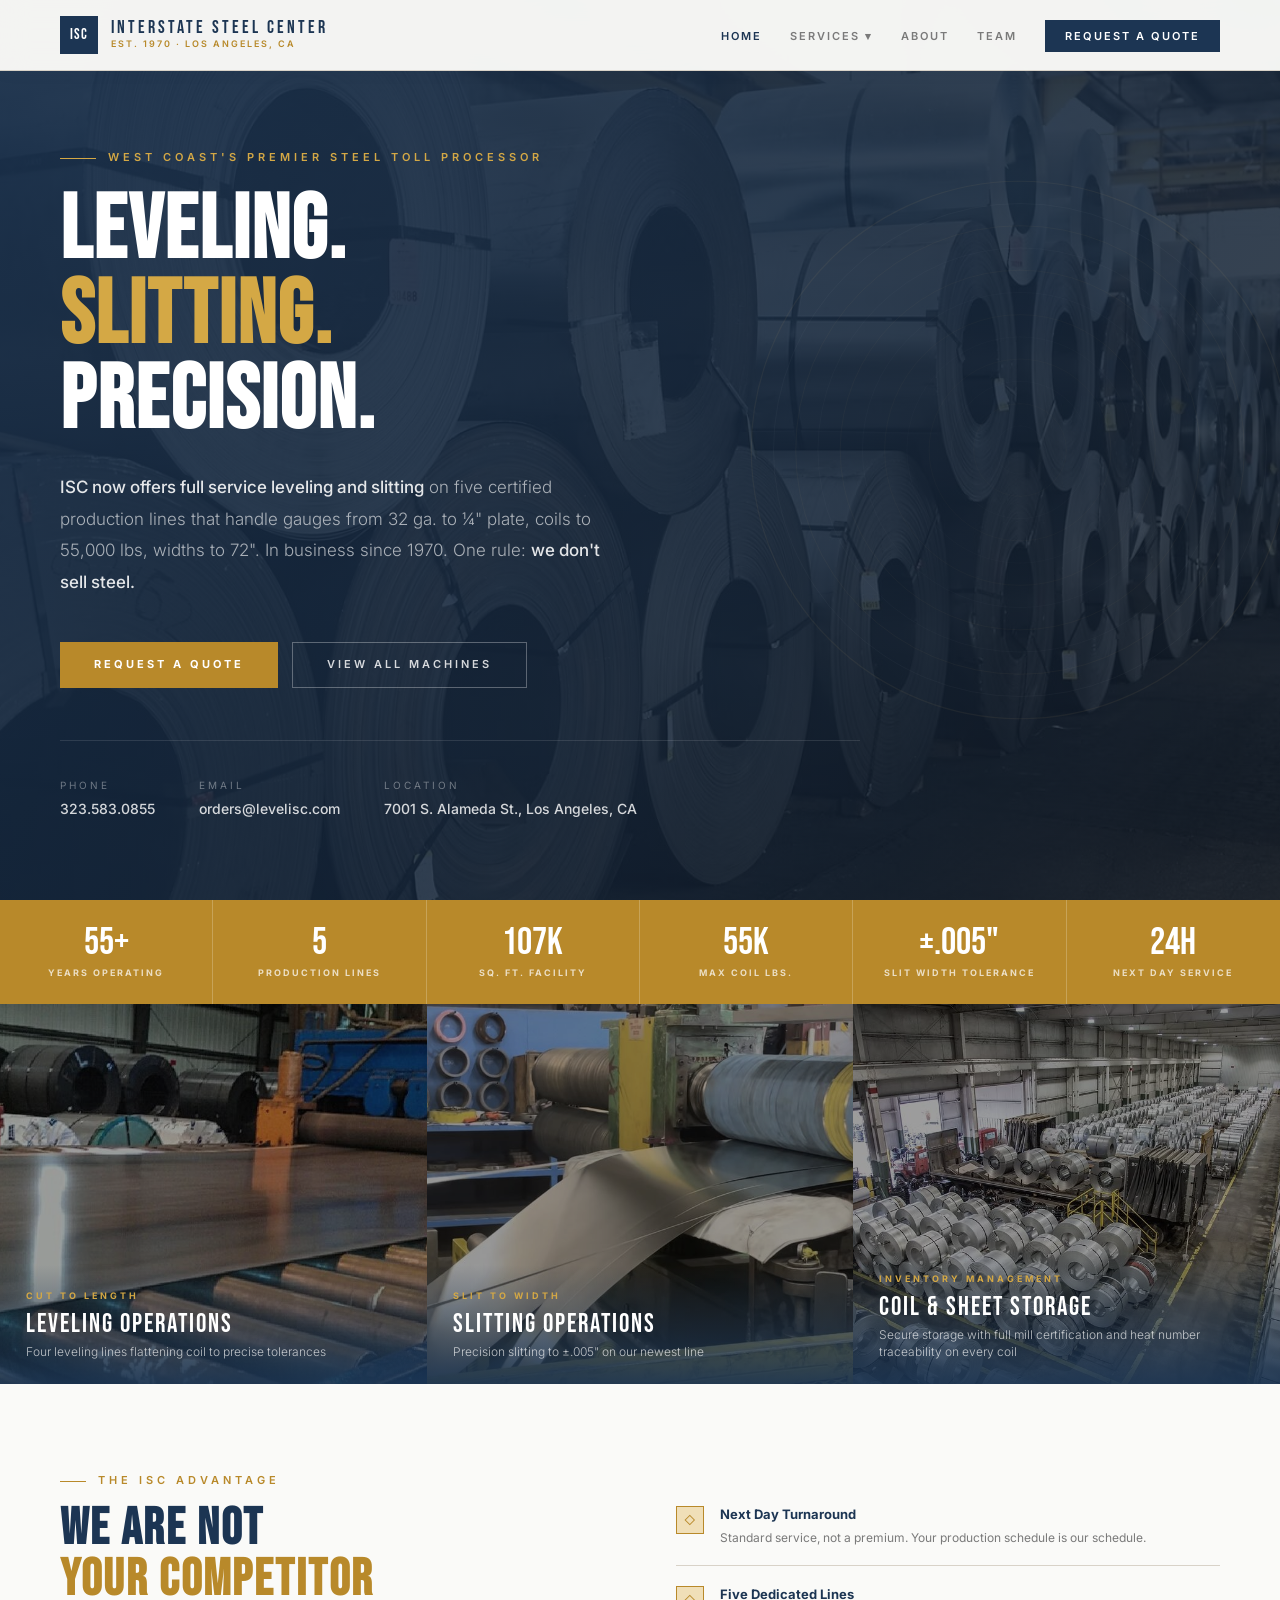
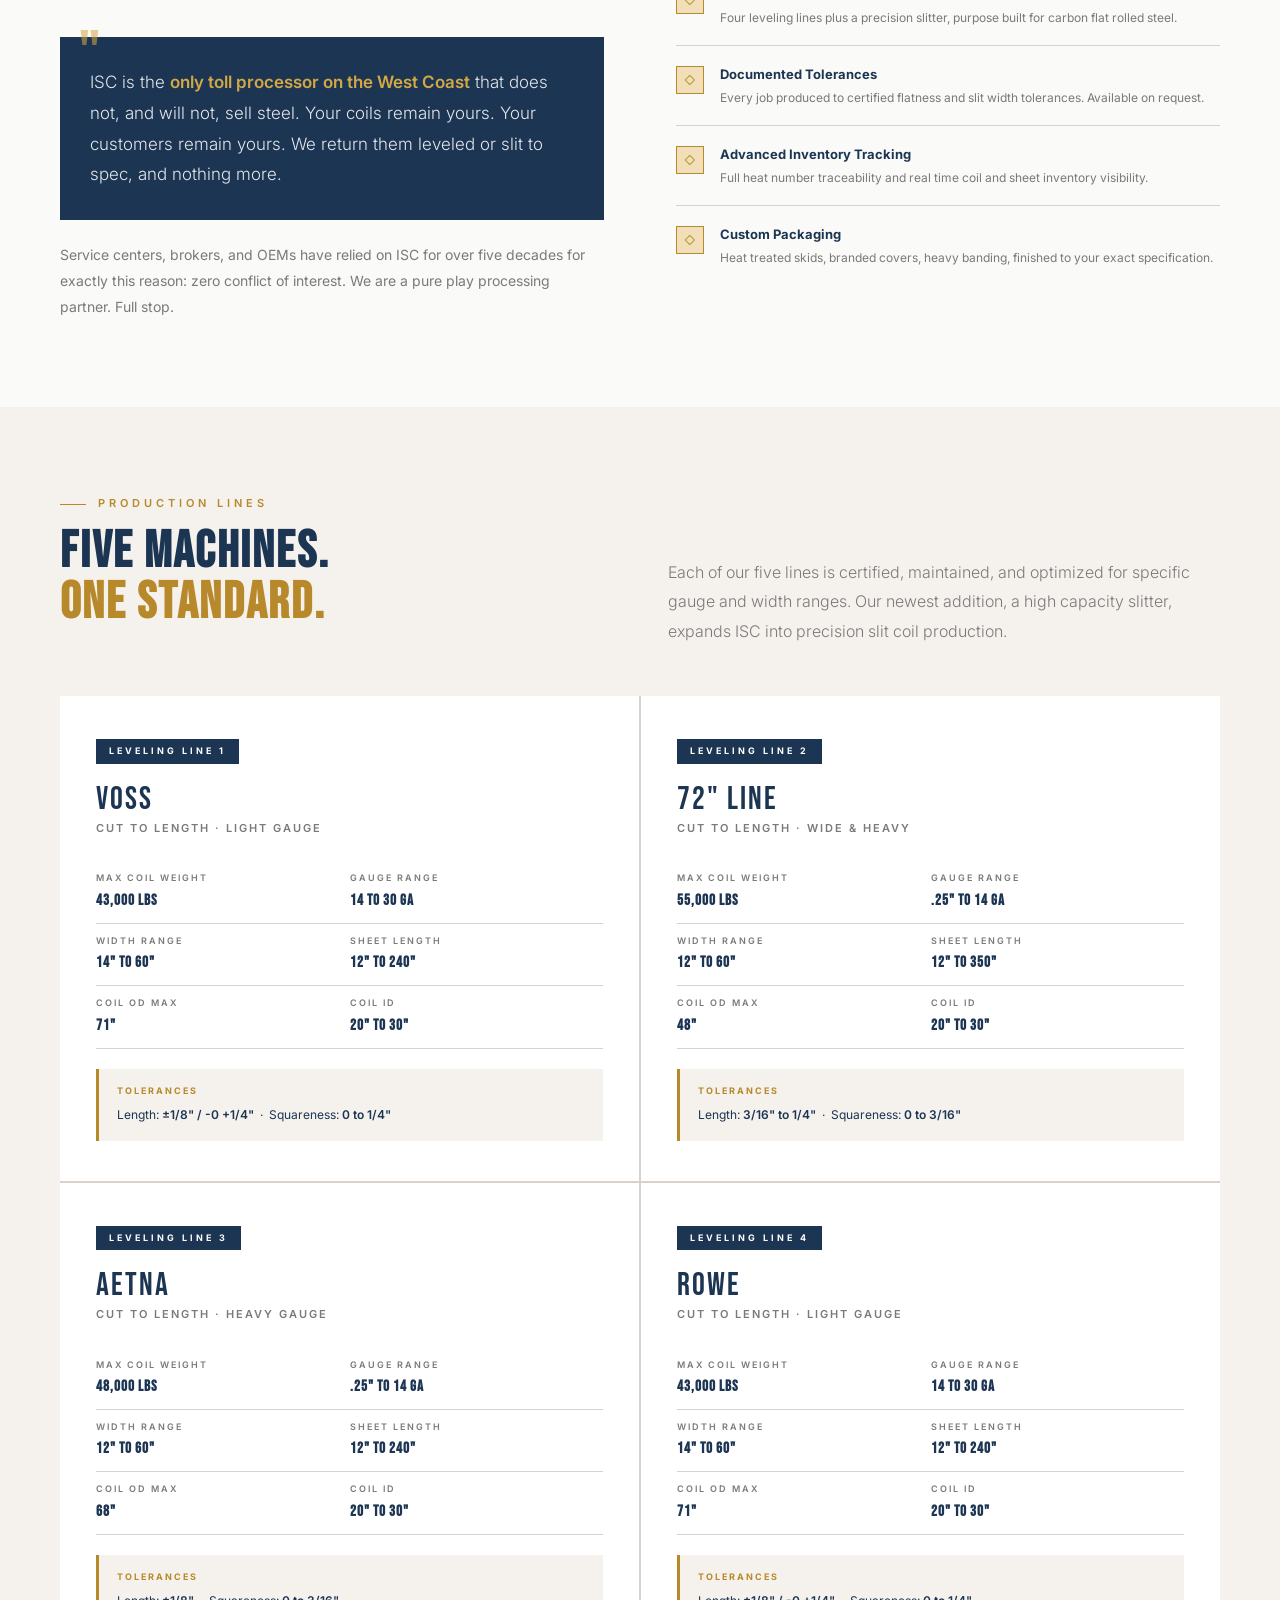
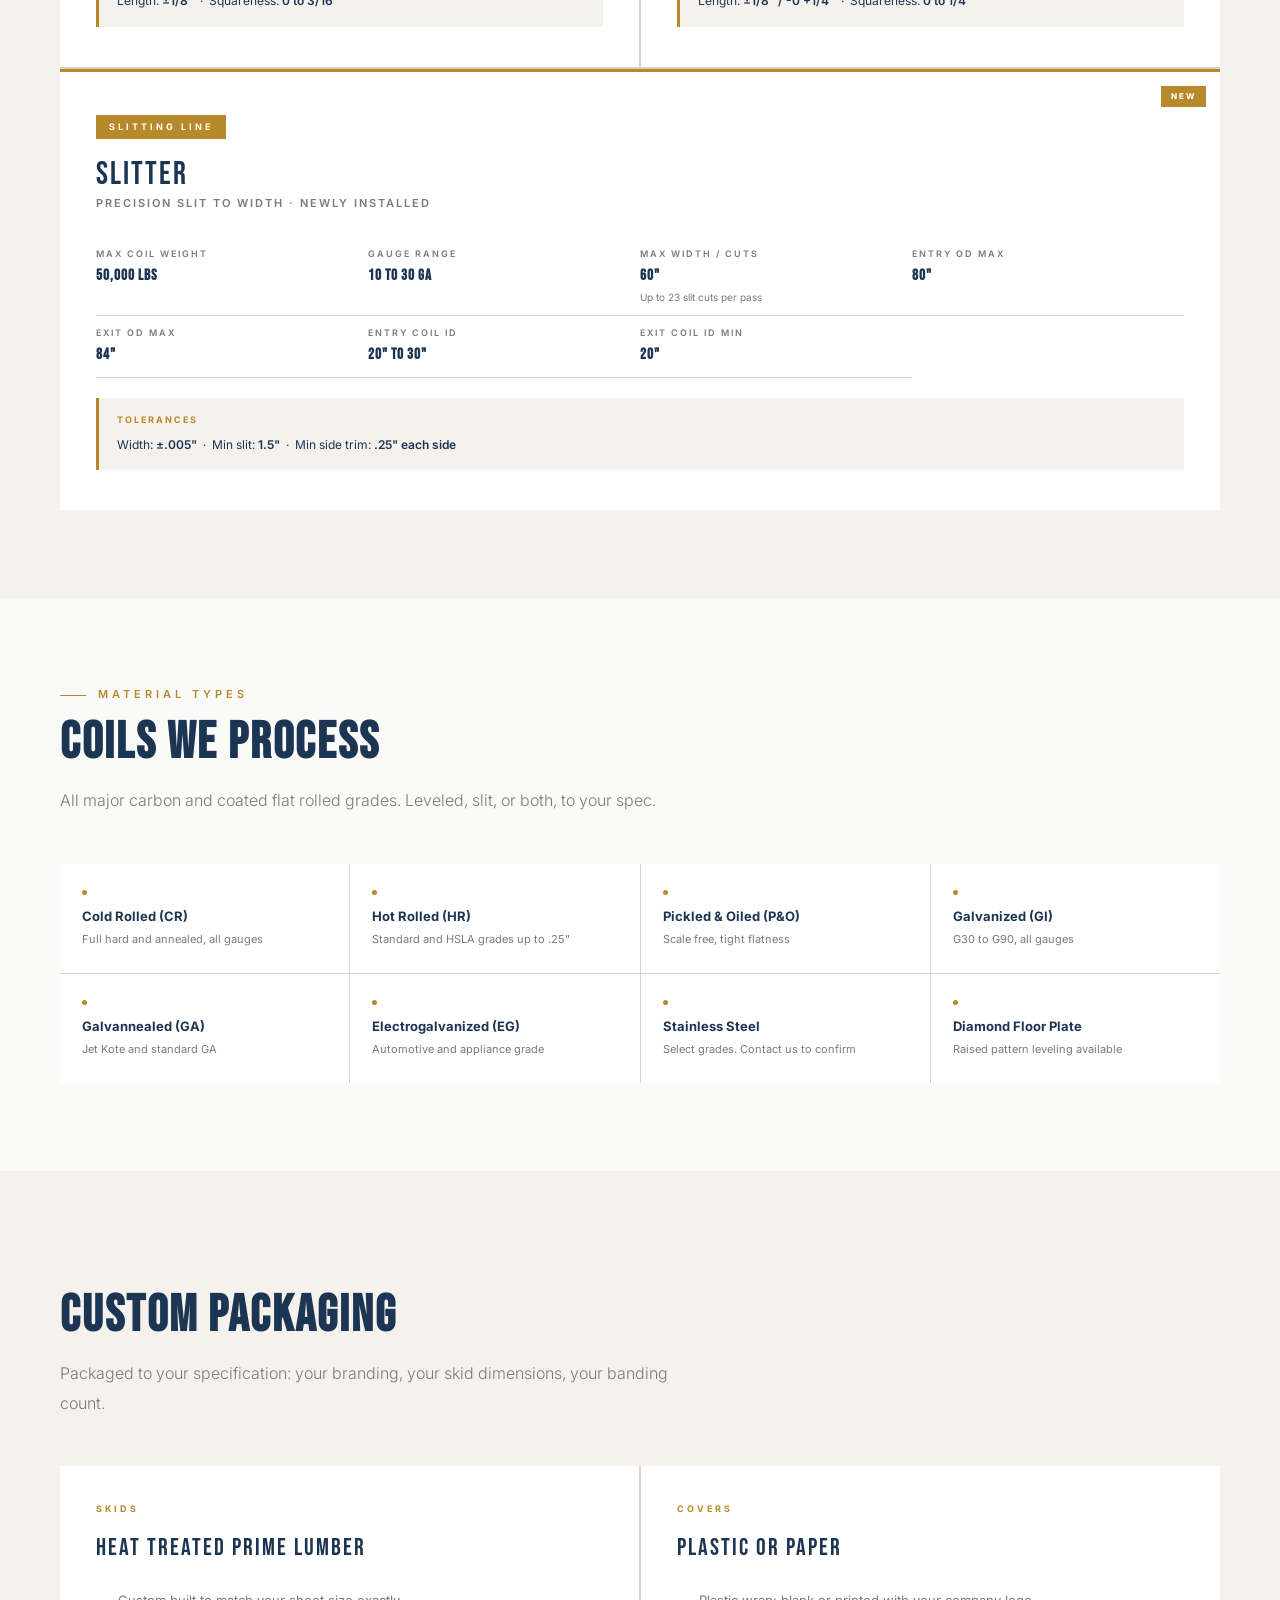
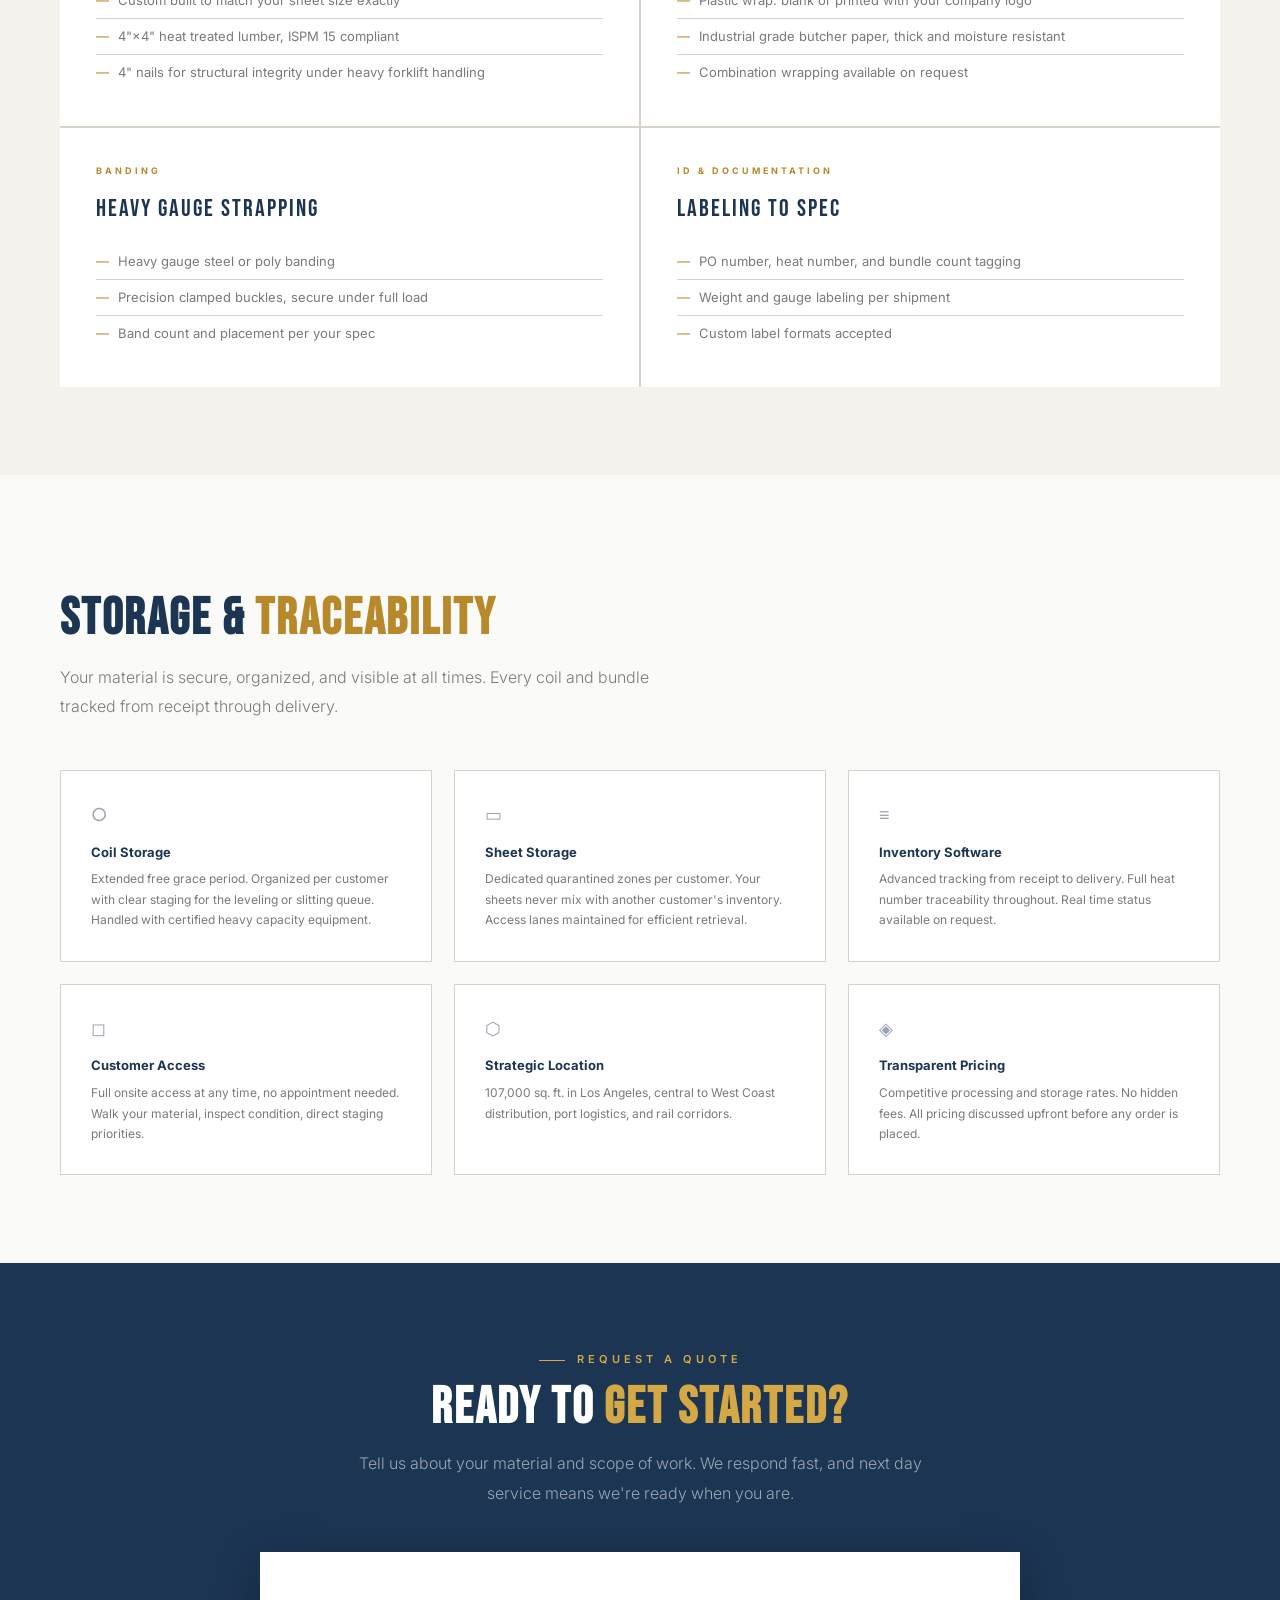
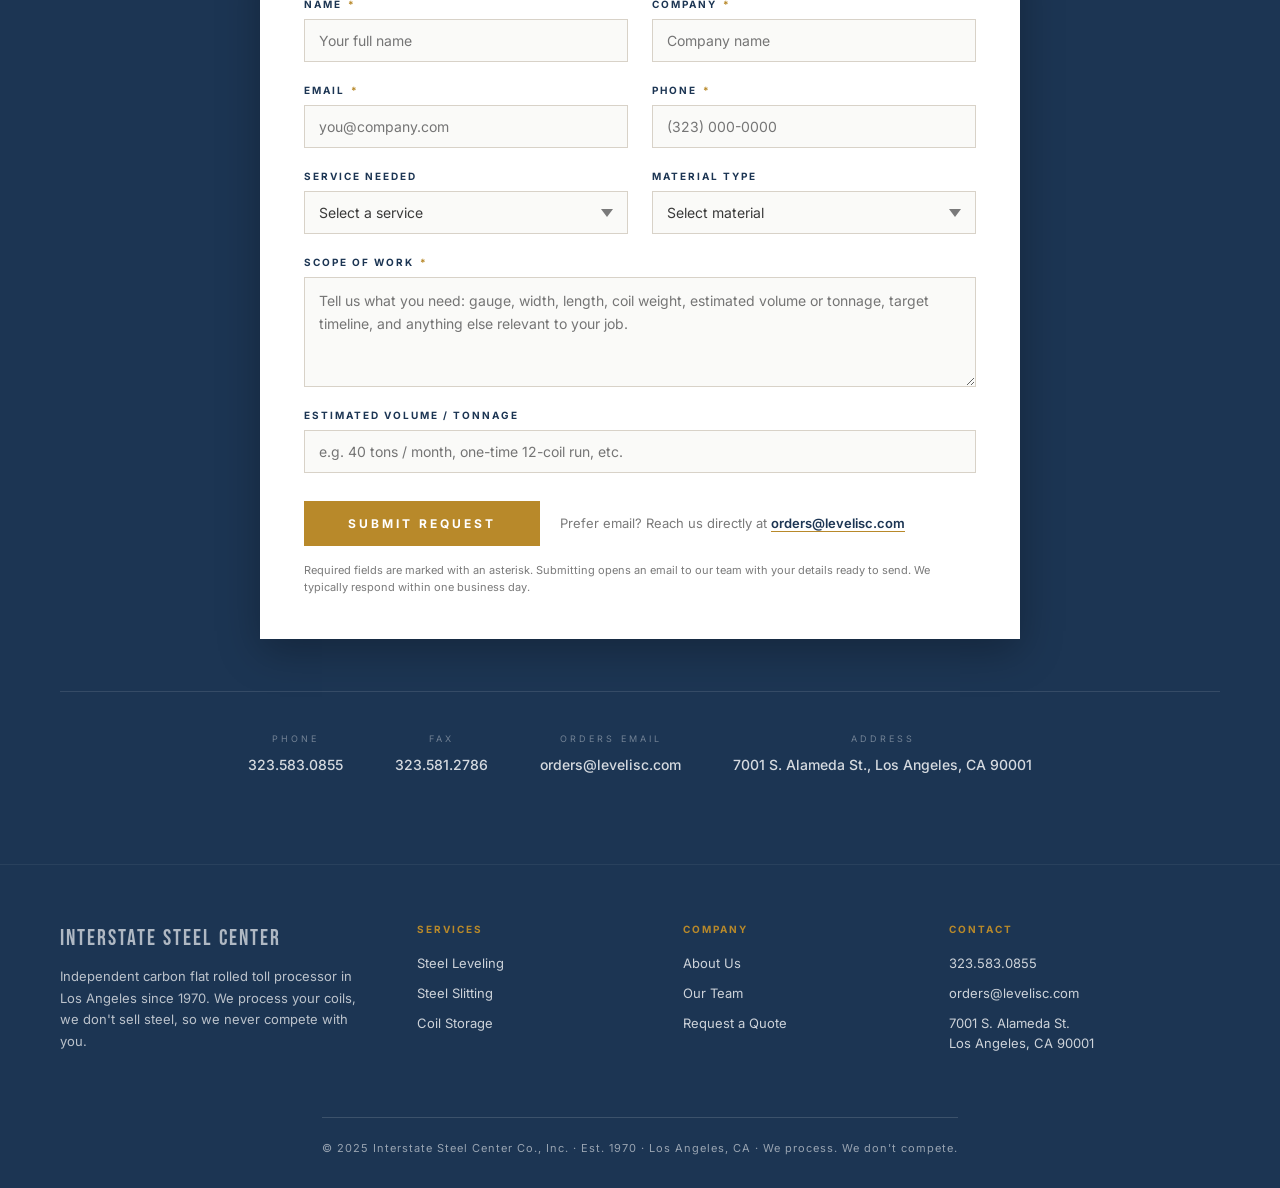
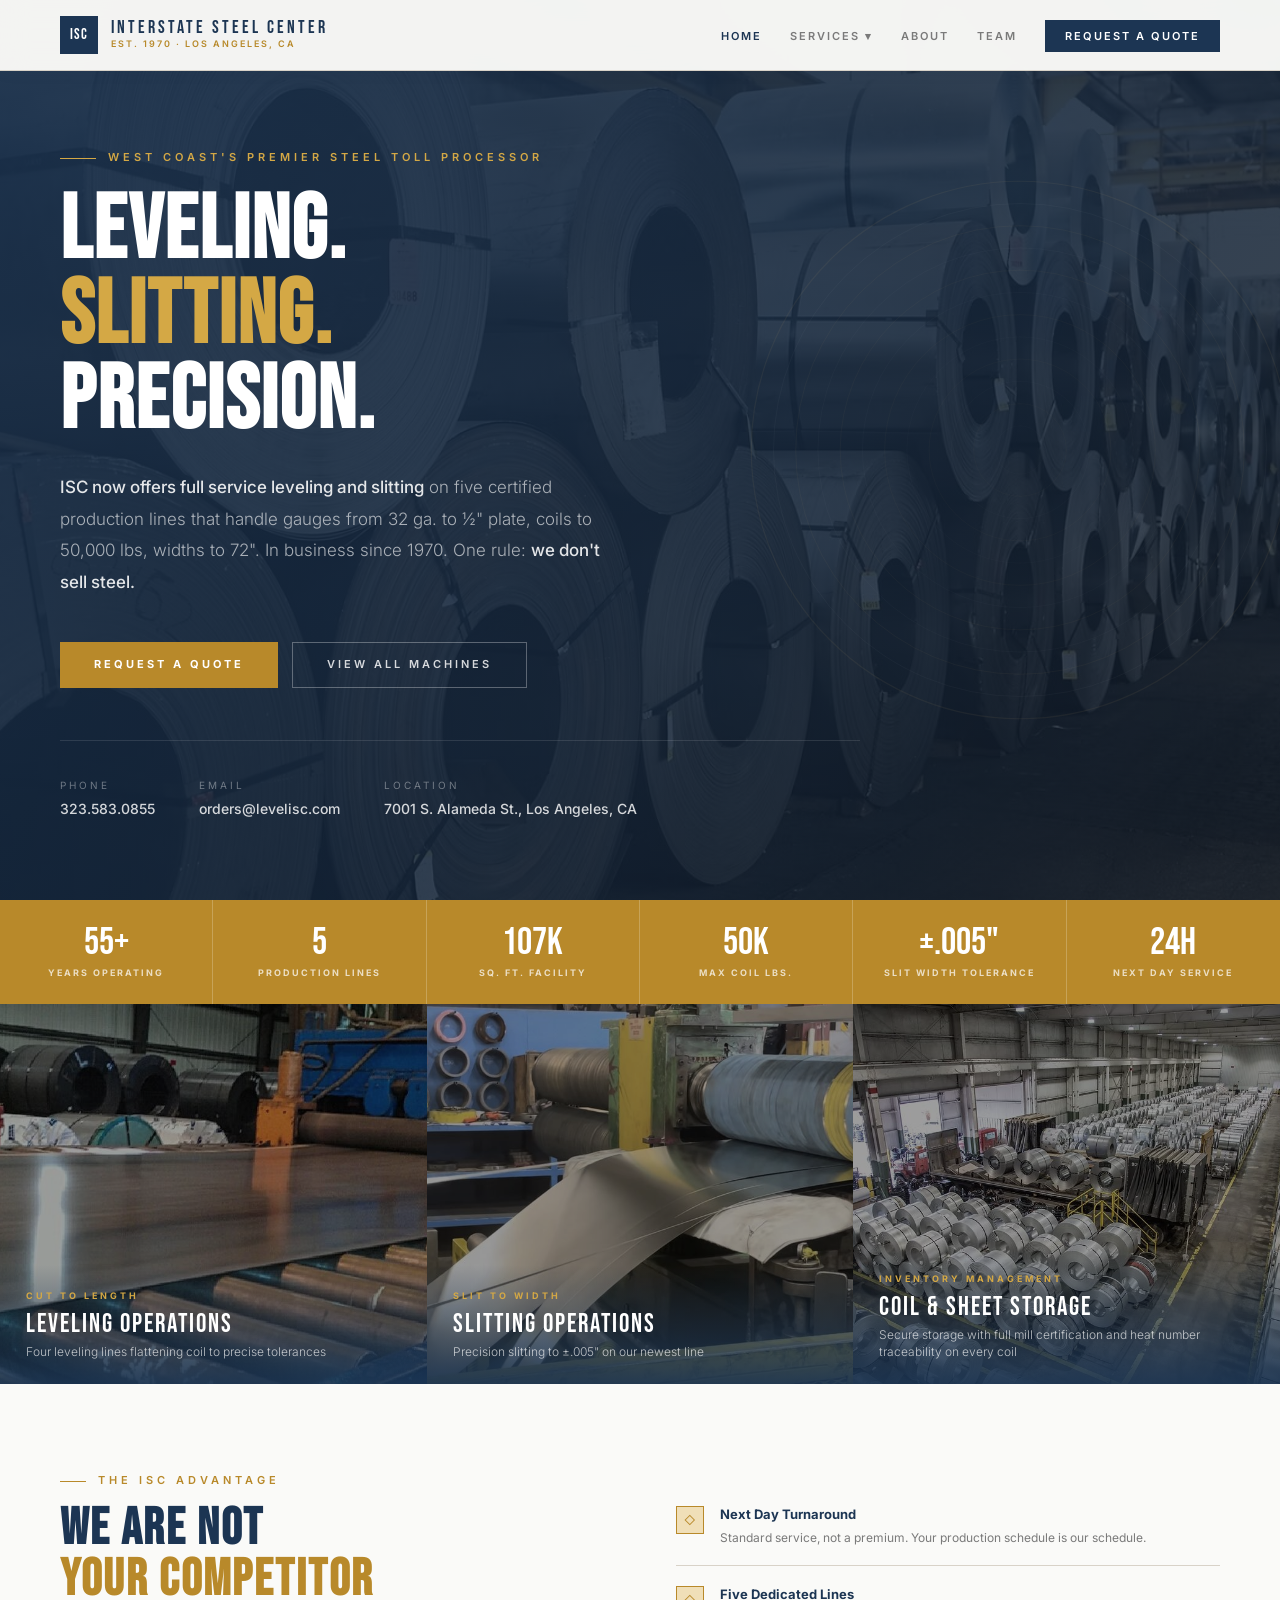
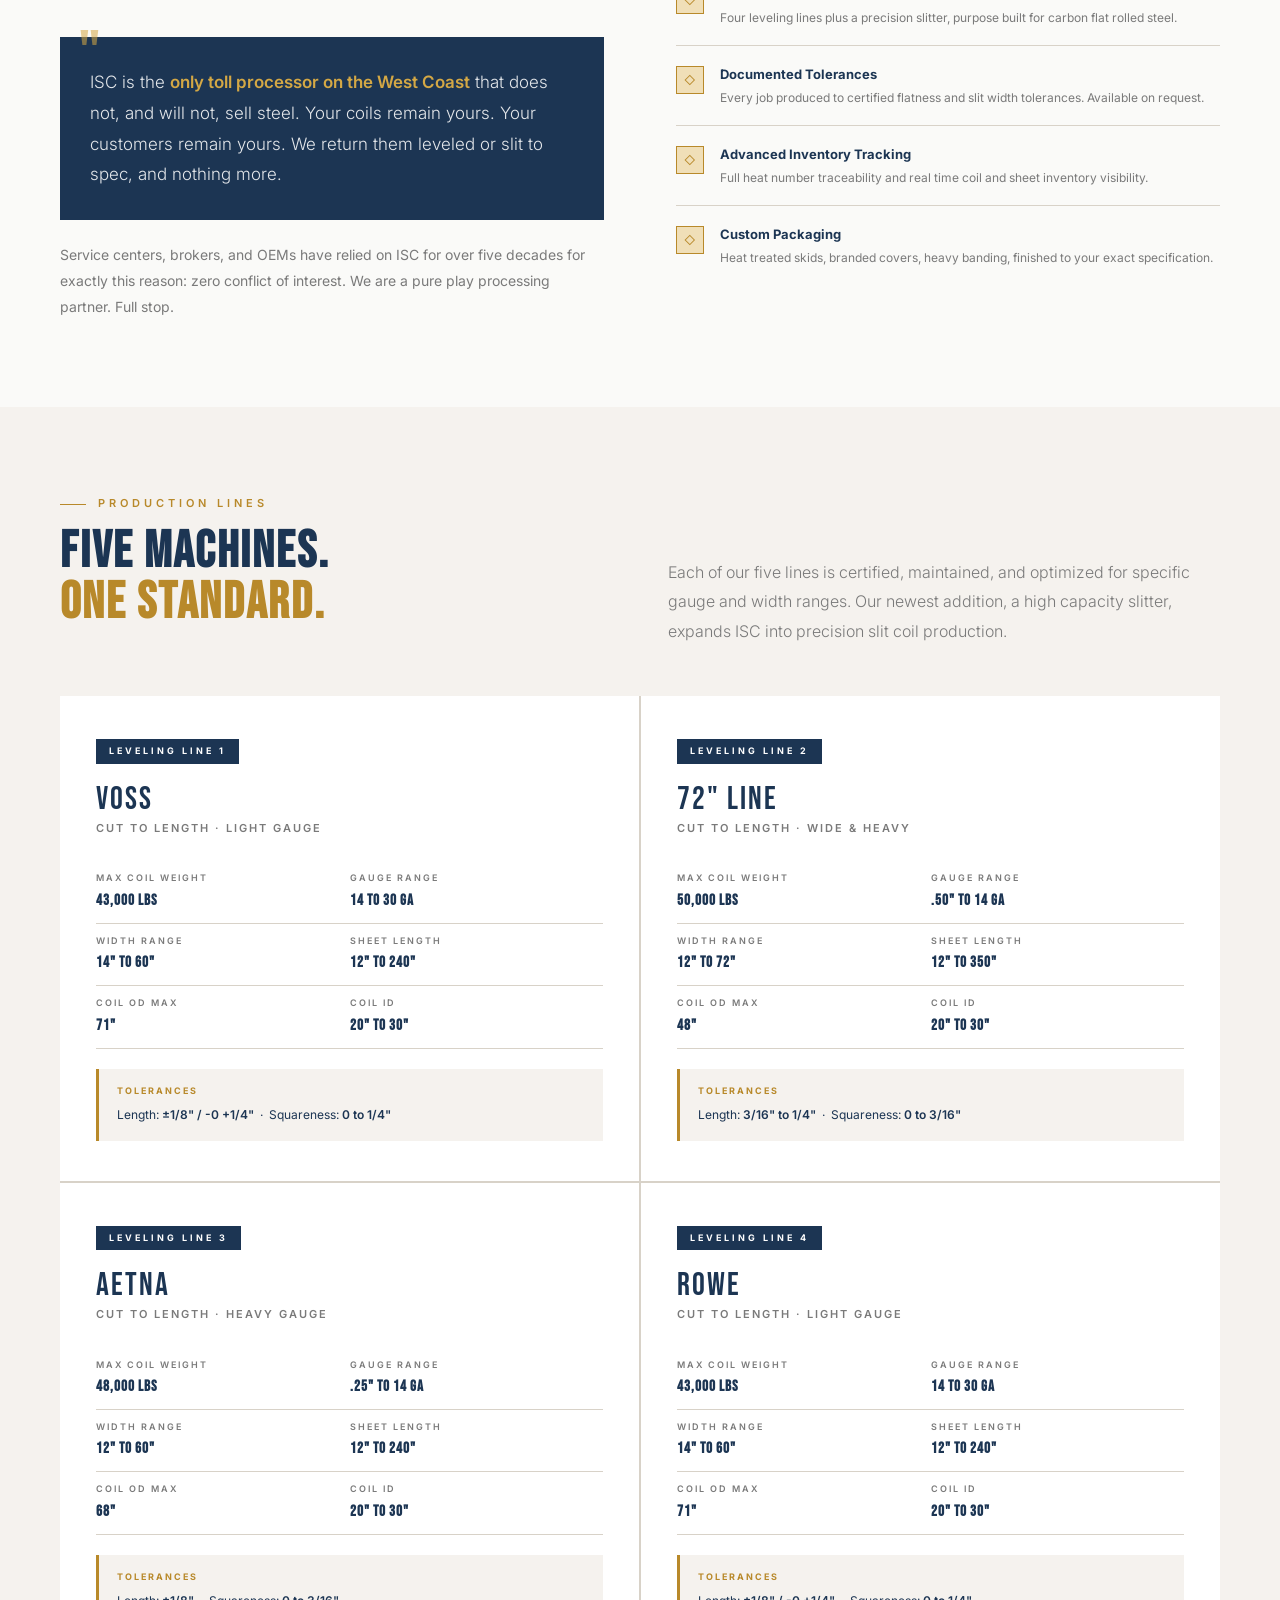
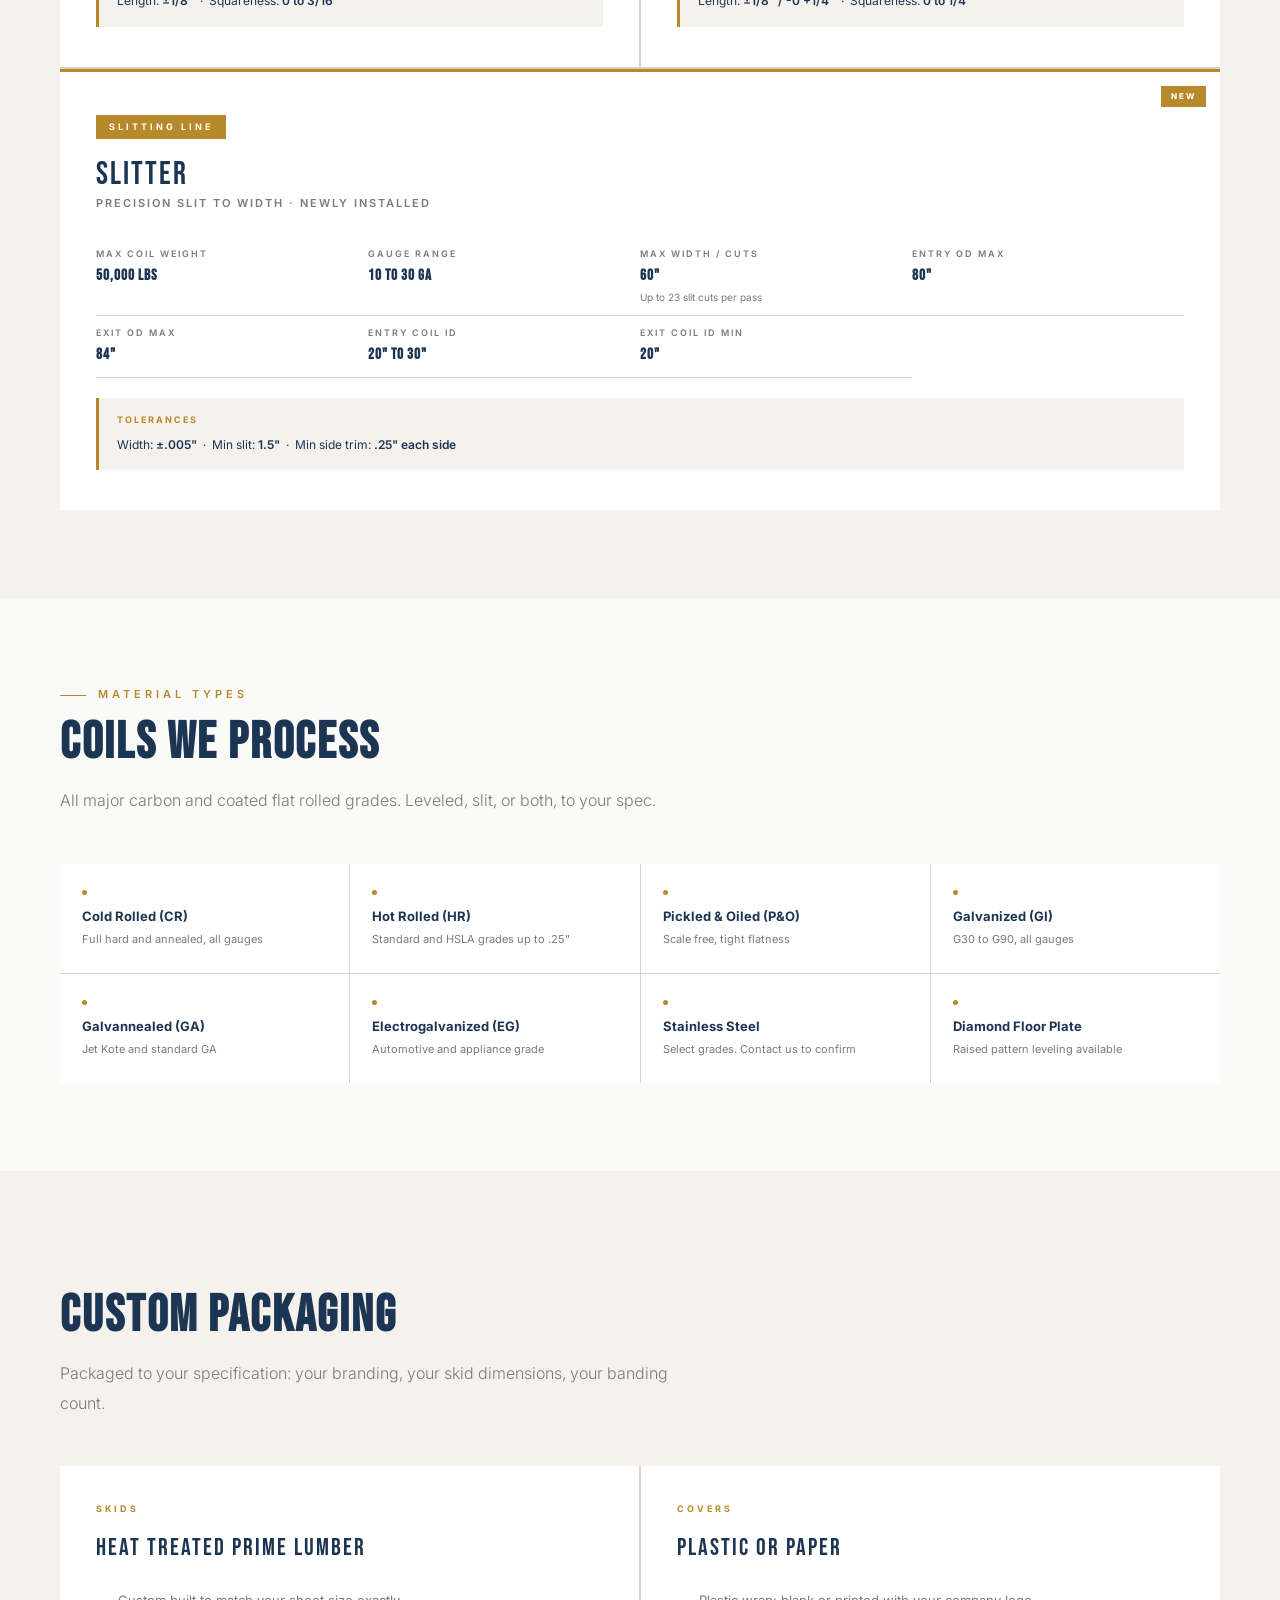
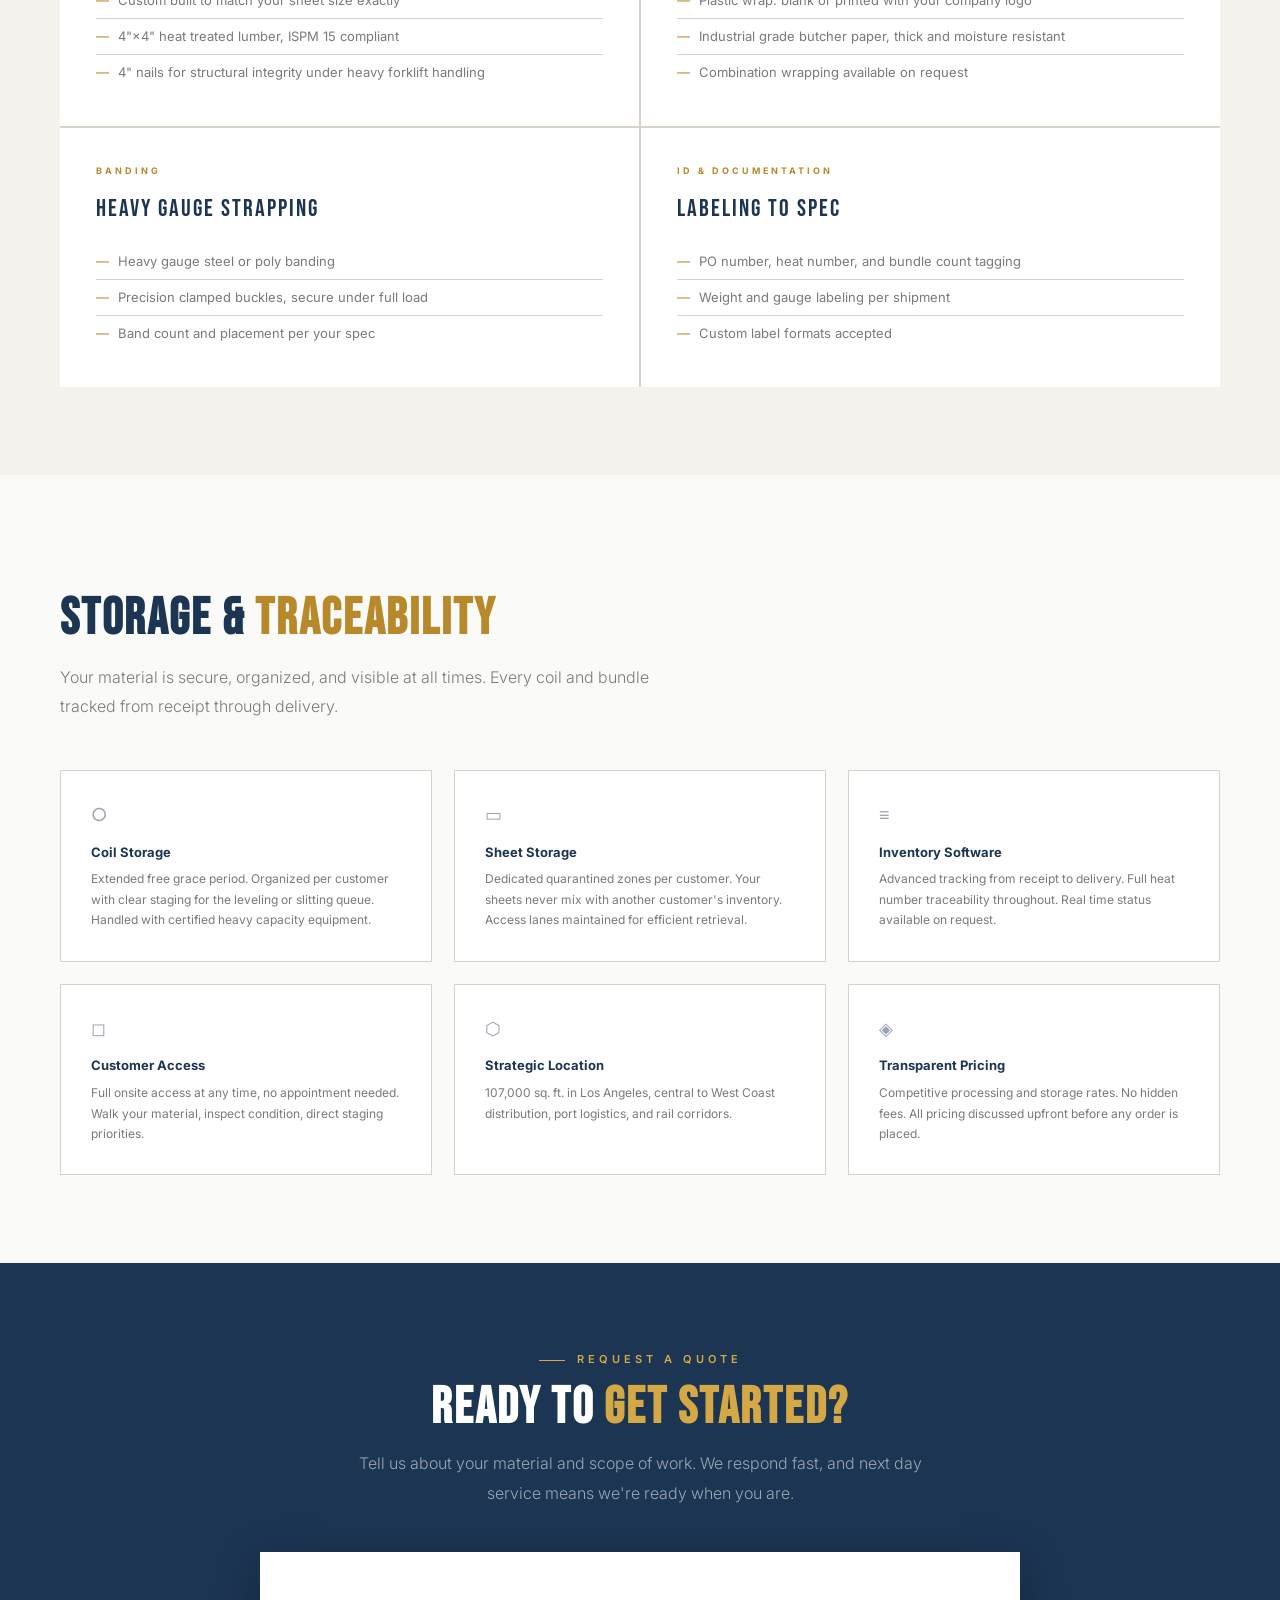
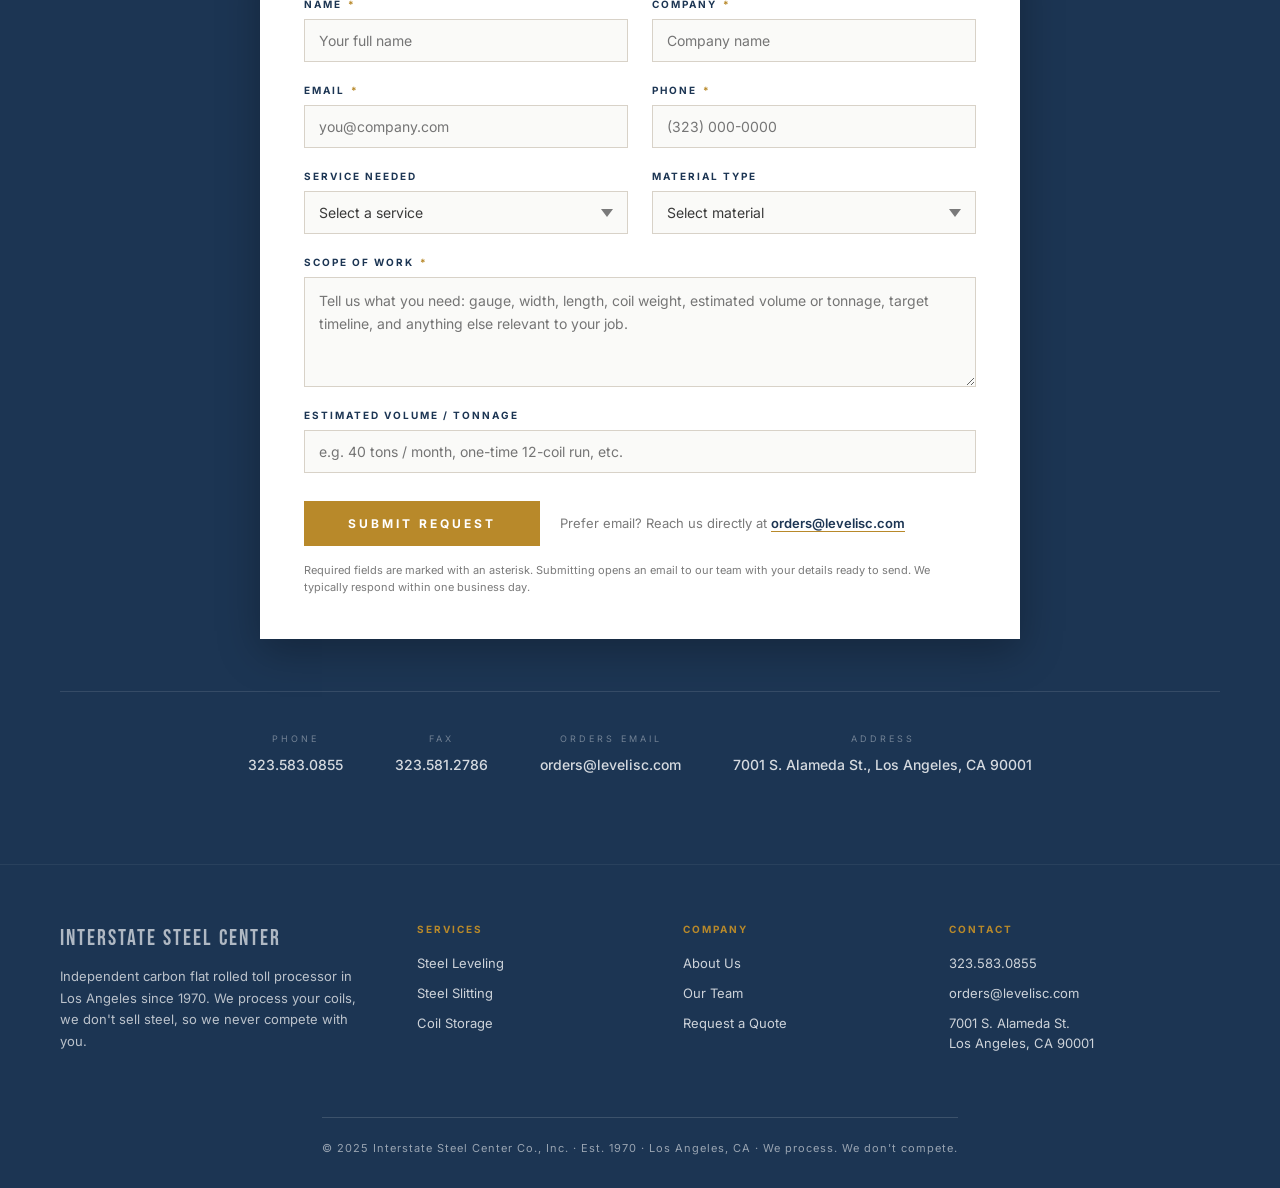
